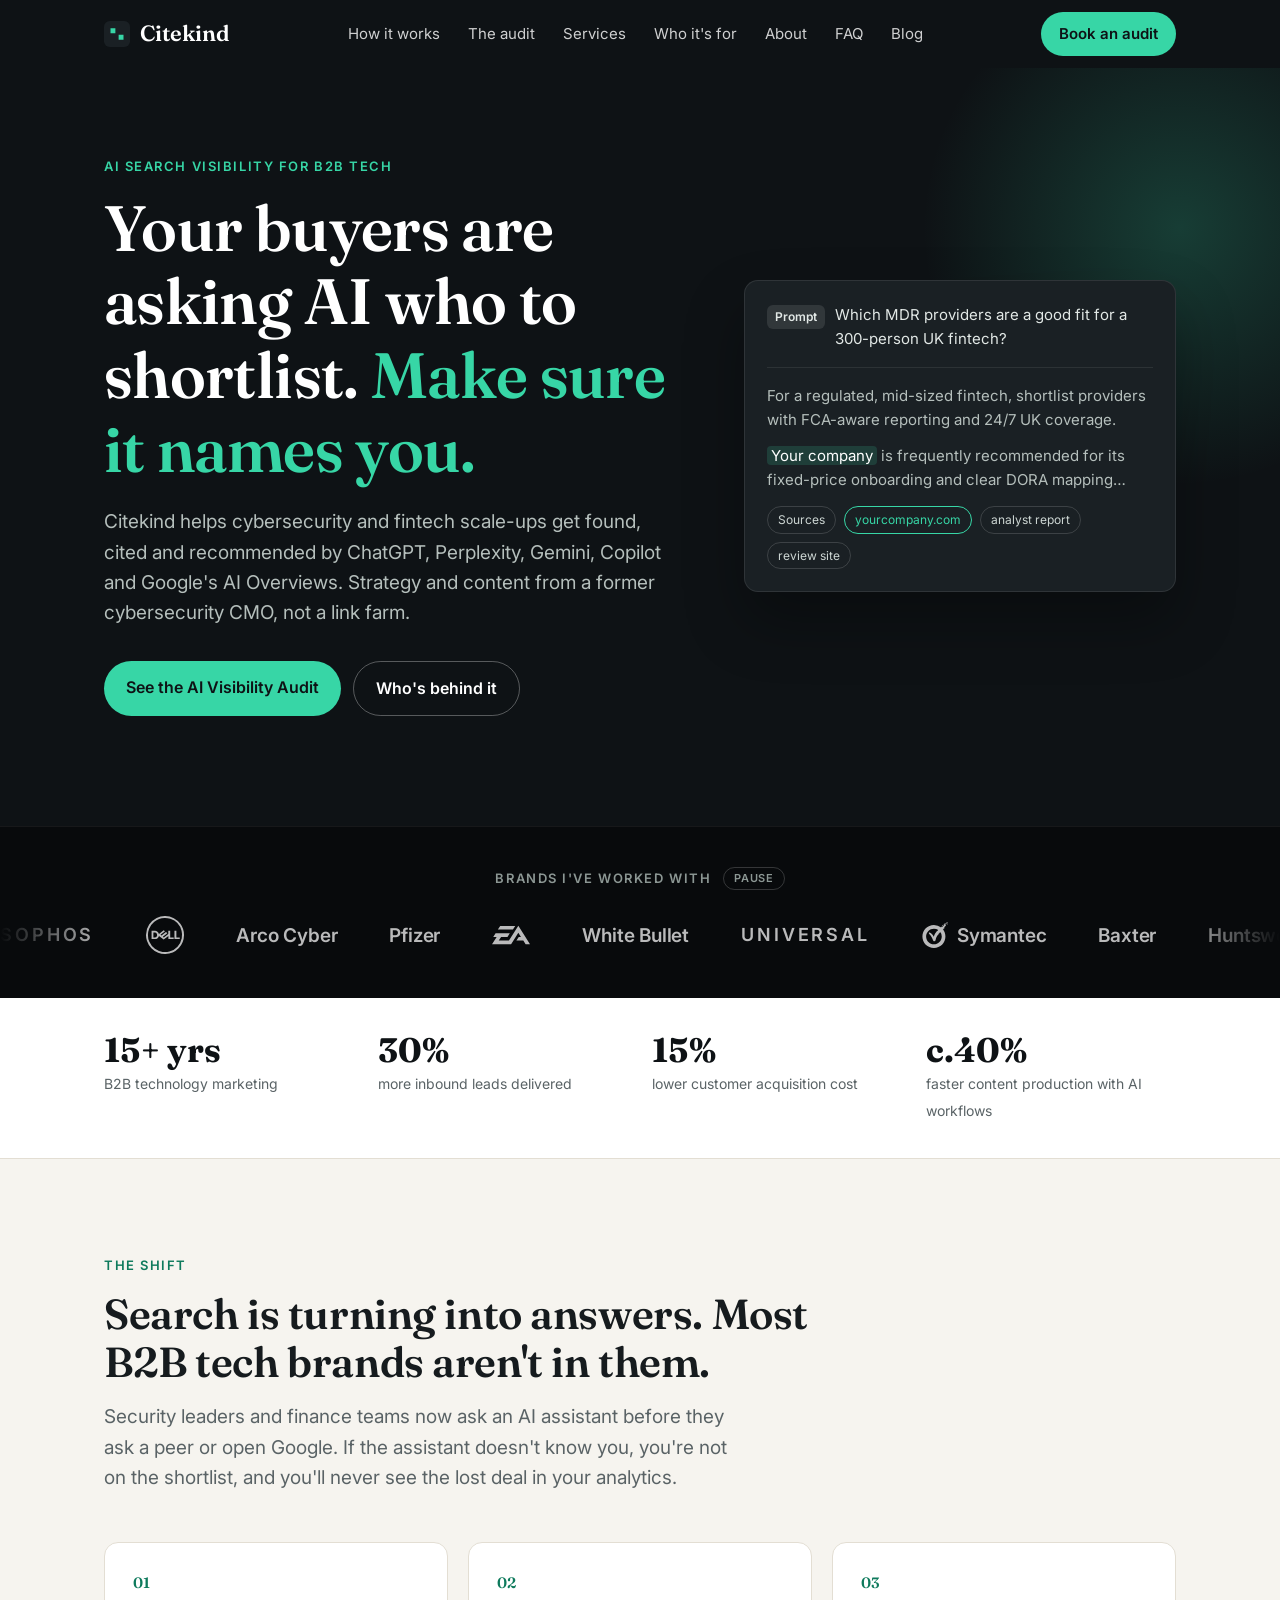
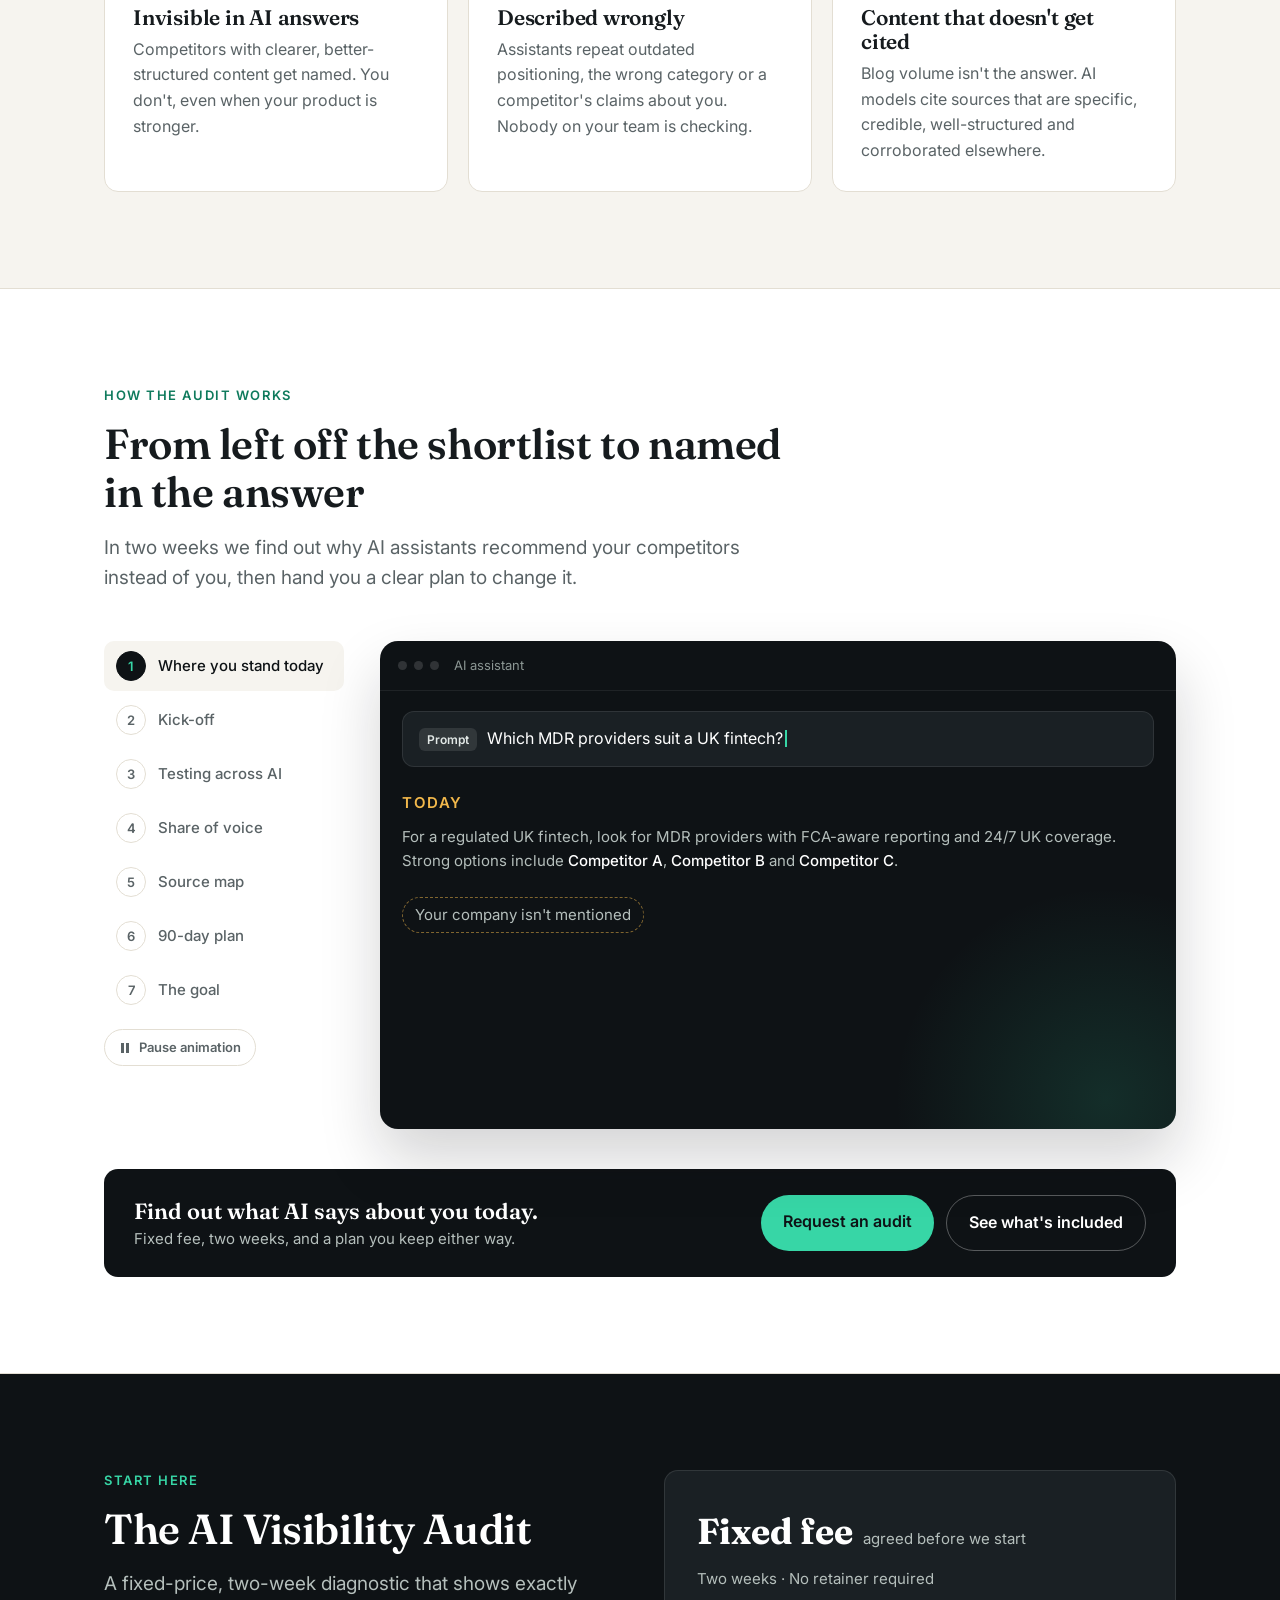
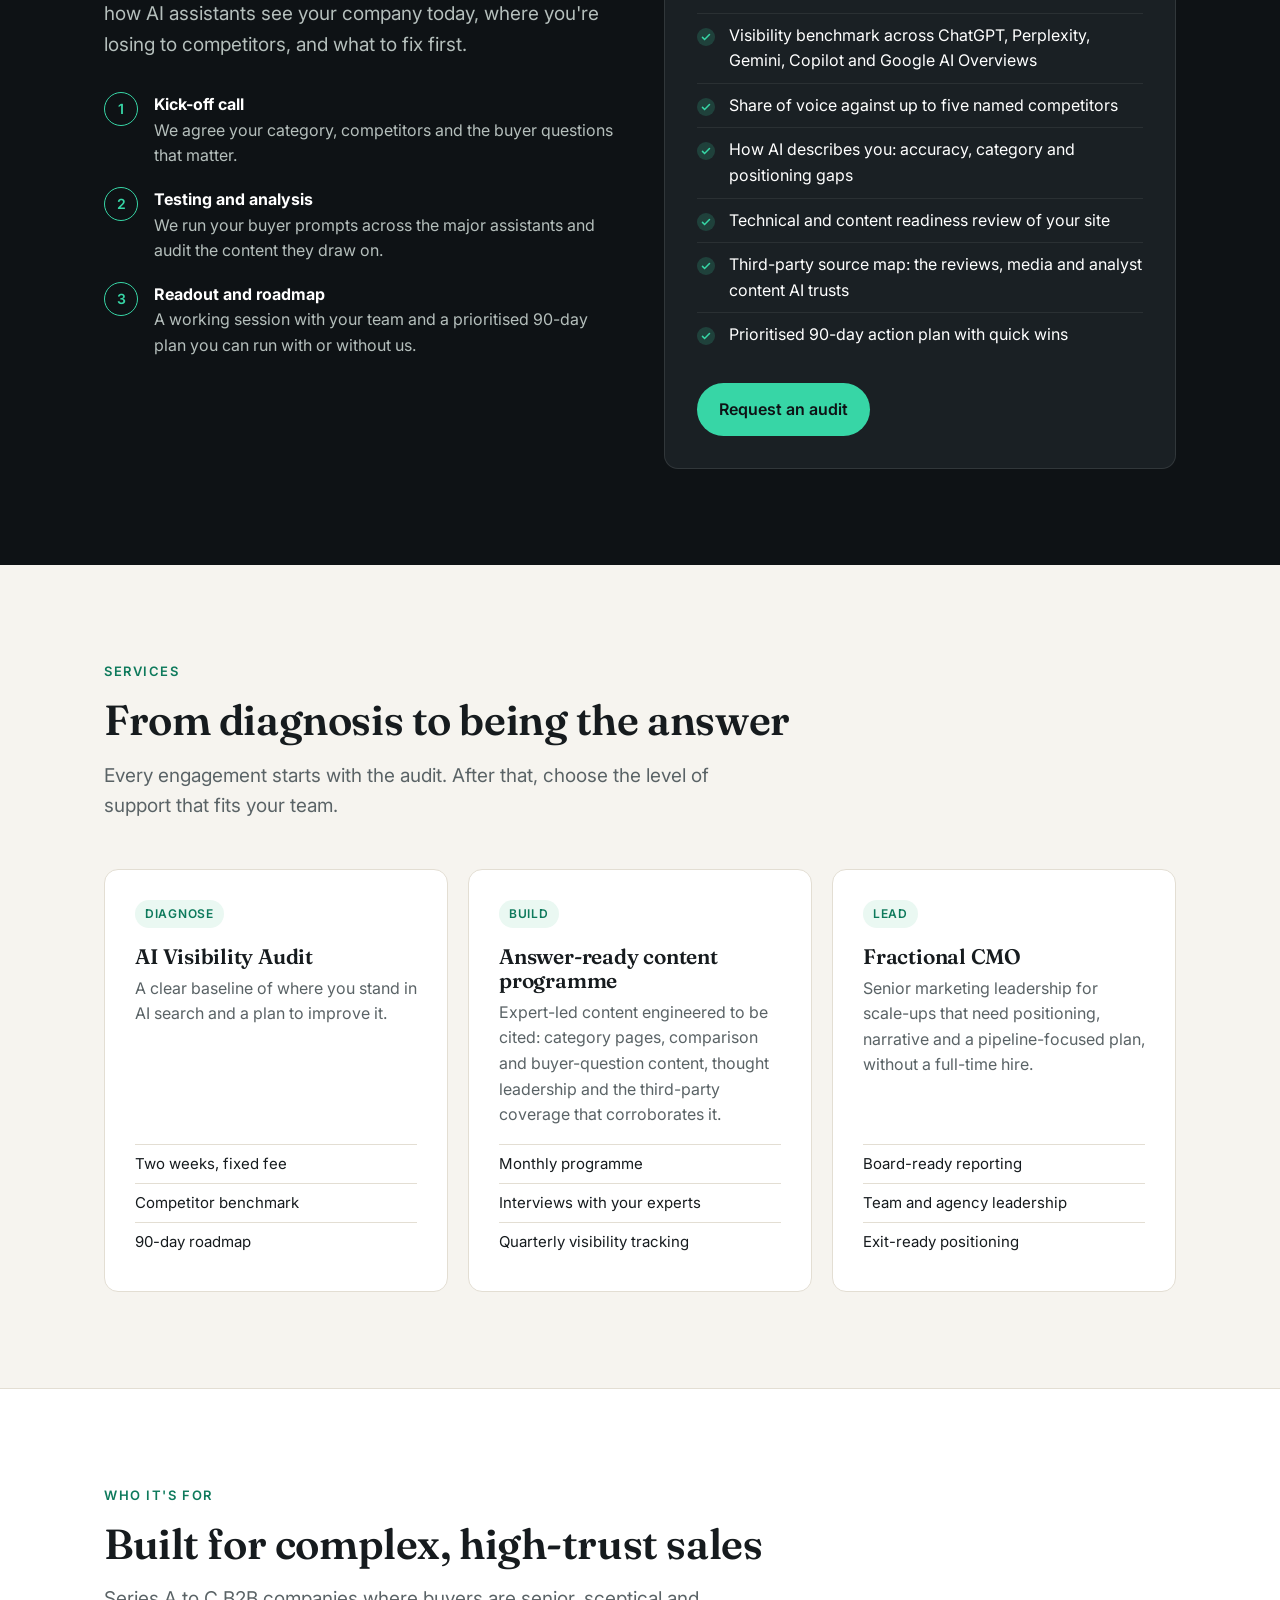
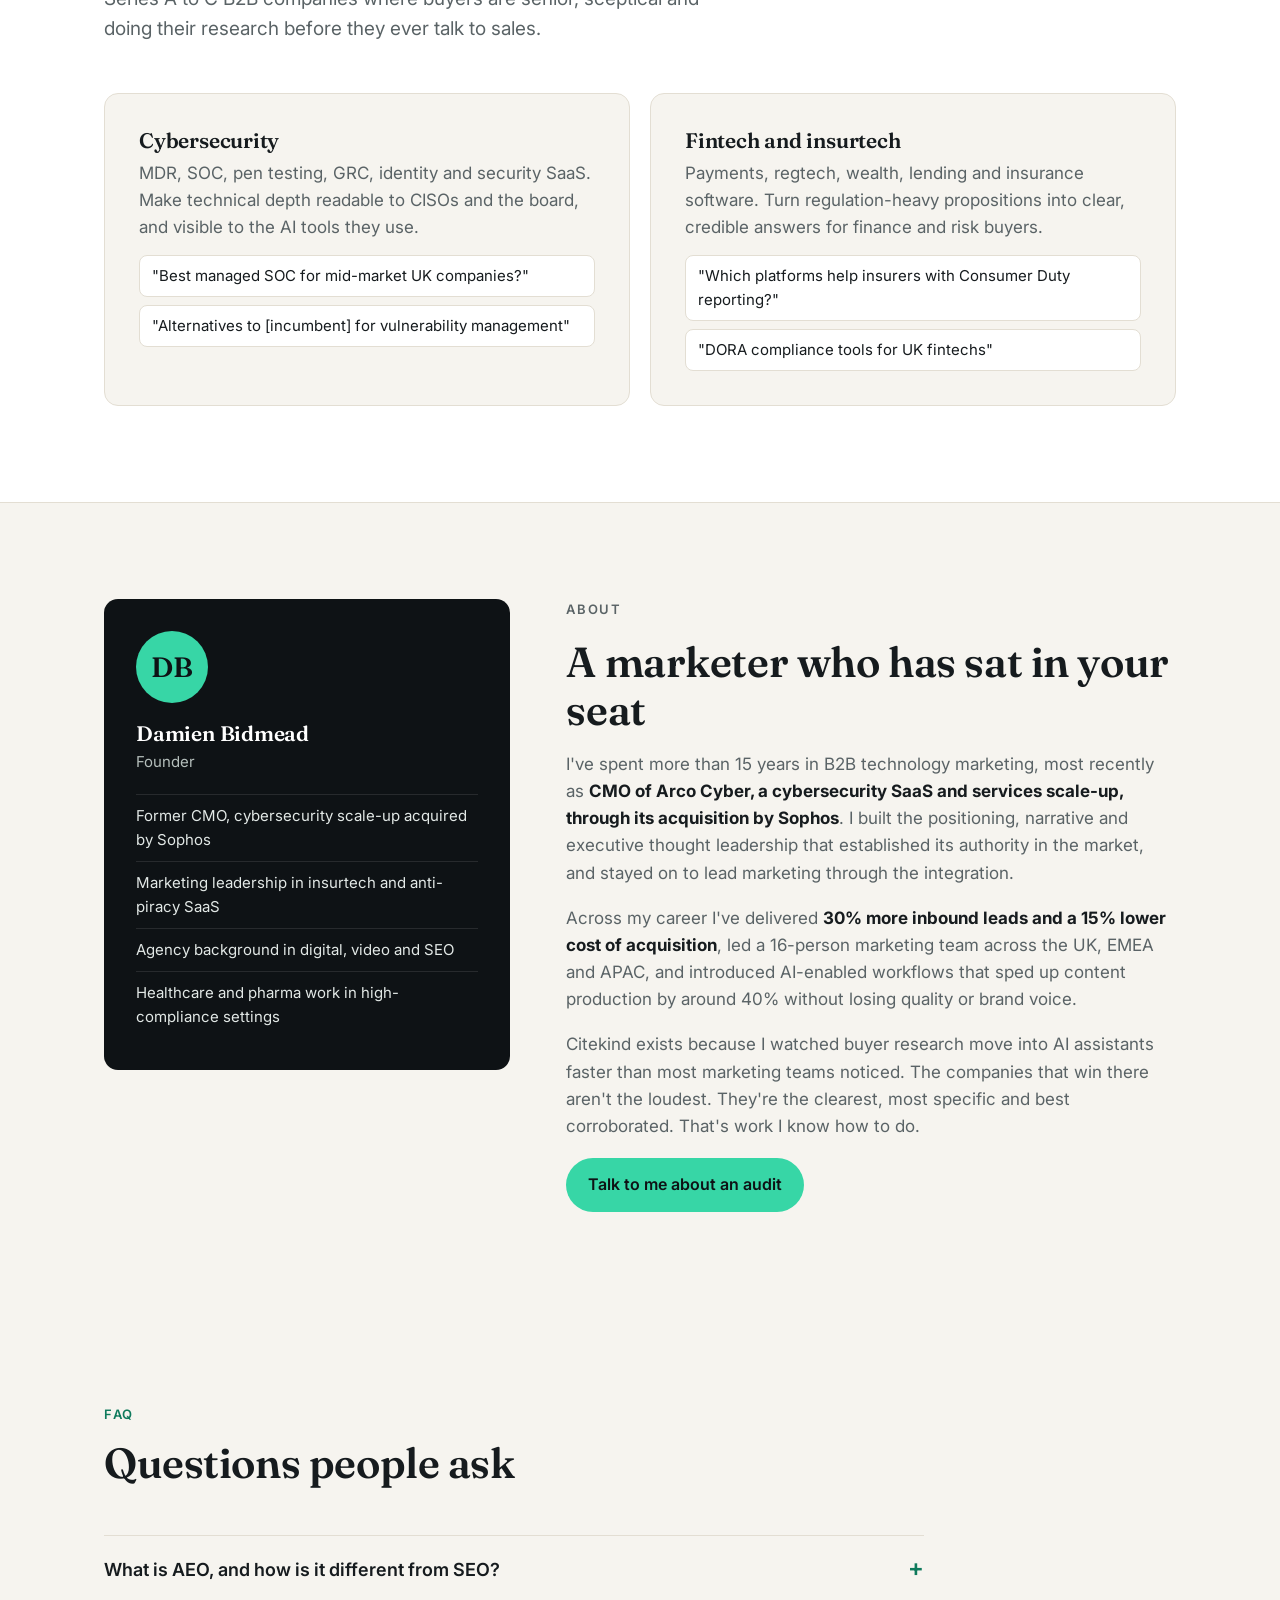
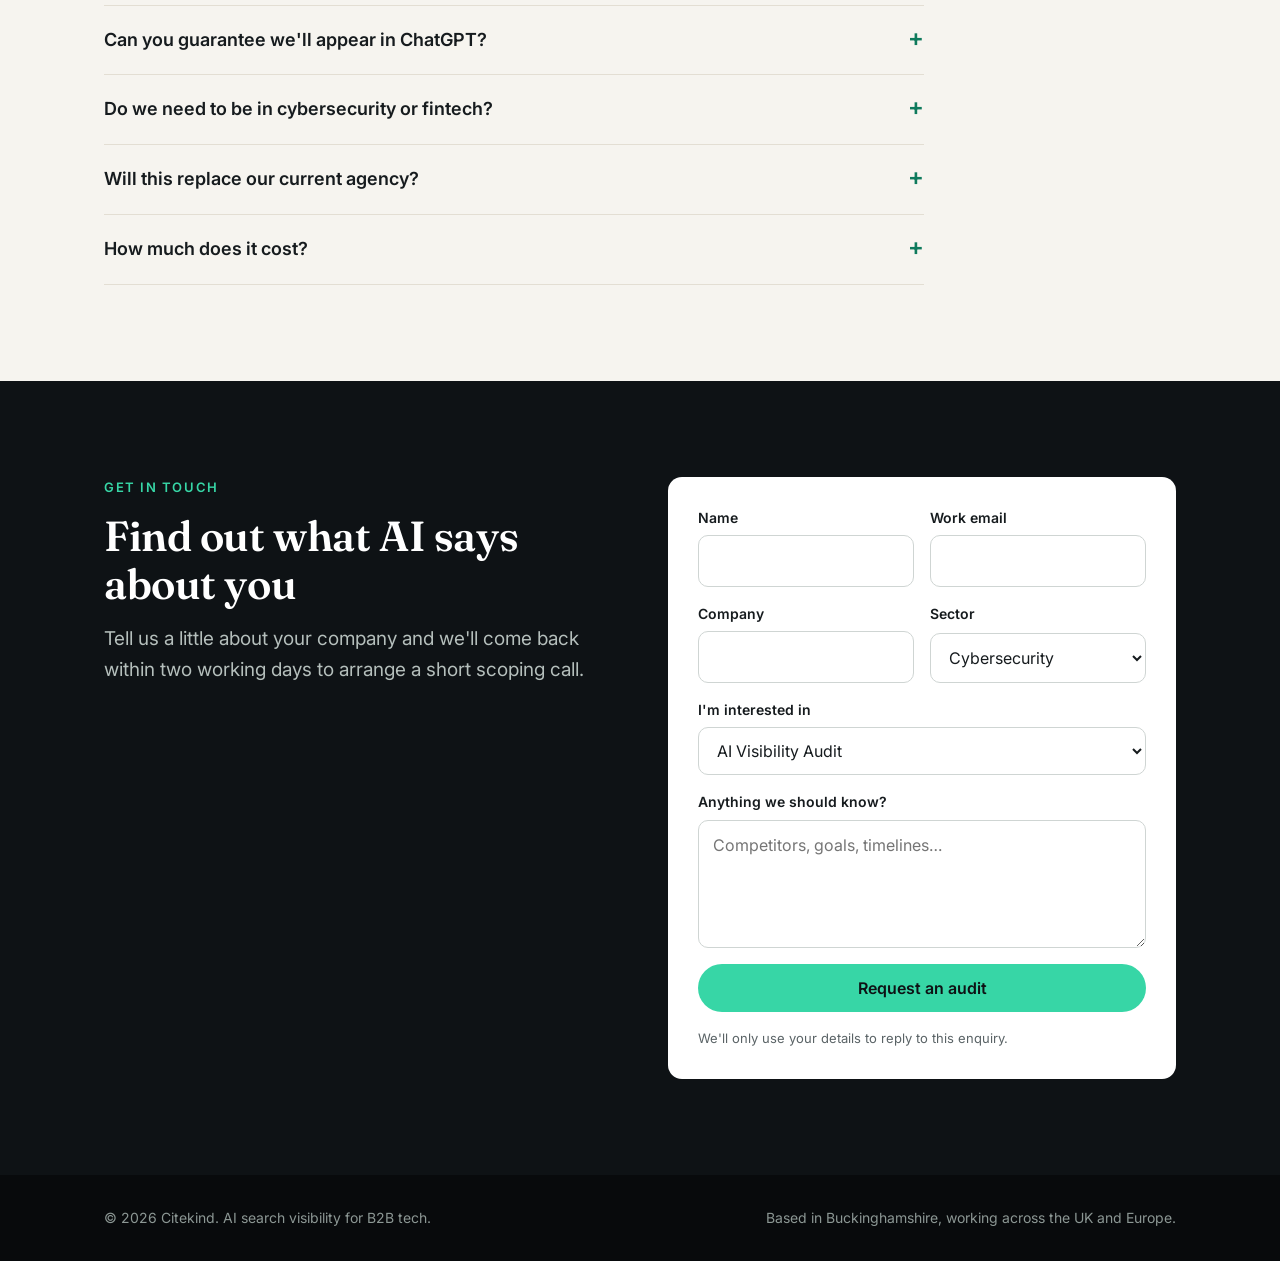
==== index.html @ 7dec149a "Use official CharlieHR and Pioneer logos in white CharlieHR swoosh is kept at 40% white so the wordm" ====
<!doctype html>
<html lang="en-GB">
<head>
<meta charset="utf-8">
<meta name="viewport" content="width=device-width, initial-scale=1">
<title>Citekind | AI search visibility for cybersecurity and fintech scale-ups</title>
<meta name="description" content="Citekind helps B2B cybersecurity and fintech scale-ups get found, cited and recommended by AI assistants like ChatGPT, Perplexity, Gemini and Copilot. Start with a fixed-price AI Visibility Audit.">
<link rel="canonical" href="https://citekind.com/">
<meta property="og:url" content="https://citekind.com/">
<link rel="preconnect" href="https://fonts.googleapis.com">
<link rel="preconnect" href="https://fonts.gstatic.com" crossorigin>
<link href="https://fonts.googleapis.com/css2?family=Fraunces:opsz,wght@9..144,500;9..144,600&family=Inter:wght@400;500;600&display=swap" rel="stylesheet">
<link rel="icon" href="data:image/svg+xml,%3Csvg xmlns='http://www.w3.org/2000/svg' viewBox='0 0 32 32'%3E%3Crect width='32' height='32' rx='7' fill='%230e1215'/%3E%3Cpath d='M9 10h5v5H9zM18 17h5v5h-5z' fill='%2337d6a6'/%3E%3C/svg%3E">
<script type="application/ld+json">
{"@context":"https://schema.org","@type":"ProfessionalService","name":"Citekind","url":"https://citekind.com/","description":"AI search (AEO) and content studio for B2B cybersecurity and fintech scale-ups, led by a former cybersecurity CMO.","areaServed":["GB","EU"],"serviceType":["Answer engine optimisation","AI visibility audit","Fractional CMO","B2B content strategy"],"founder":{"@type":"Person","name":"Damien Bidmead","jobTitle":"Founder"}}
</script>
<style>
:root{
  --ink:#0e1215; --ink-2:#1a2024; --paper:#f6f4ef; --card:#ffffff;
  --text:#161b1e; --muted:#5a6366; --line:#e3ded3;
  --accent:#37d6a6; --accent-ink:#0e7a5c; --warm:#f2b84b;
  --radius:14px; --max:1120px;
}
*{box-sizing:border-box;margin:0;padding:0}
html{scroll-behavior:smooth}
body{font-family:Inter,system-ui,sans-serif;color:var(--text);background:var(--paper);line-height:1.6;font-size:17px;-webkit-font-smoothing:antialiased}
a{color:inherit}
.wrap{max-width:var(--max);margin:0 auto;padding:0 24px}
h1,h2,h3{font-family:Fraunces,Georgia,serif;font-weight:600;line-height:1.15;letter-spacing:-.01em}
h2{font-size:clamp(28px,4vw,42px);margin-bottom:16px}
h3{font-size:21px;margin-bottom:8px}
.eyebrow{font-size:13px;font-weight:600;letter-spacing:.12em;text-transform:uppercase;color:var(--accent-ink);margin-bottom:14px}
.lead{font-size:19px;color:var(--muted);max-width:640px}
.btn{display:inline-block;padding:14px 22px;border-radius:999px;font-weight:600;text-decoration:none;font-size:16px;transition:transform .15s,background .15s;border:0;cursor:pointer;font-family:inherit}
.btn:hover{transform:translateY(-1px)}
.btn-primary{background:var(--accent);color:var(--ink)}
.btn-primary:hover{background:#5ee3bb}
.btn-ghost{color:#fff;border:1px solid rgba(255,255,255,.3)}
.btn-ghost:hover{background:rgba(255,255,255,.08)}

/* nav */
header{background:var(--ink);color:#fff;position:sticky;top:0;z-index:10}
.nav{display:flex;align-items:center;justify-content:space-between;height:68px}
.logo{display:flex;align-items:center;gap:10px;font-family:Fraunces,serif;font-size:22px;font-weight:600;text-decoration:none}
.logo svg{width:26px;height:26px}
.nav ul{display:flex;gap:28px;list-style:none;font-size:15px}
.nav ul a{text-decoration:none;opacity:.8}
.nav ul a:hover{opacity:1}
.nav .btn{padding:10px 18px;font-size:15px}
@media(max-width:820px){.nav ul{display:none}}

/* hero */
.hero{background:var(--ink);color:#fff;padding:88px 0 110px;position:relative;overflow:hidden}
.hero::after{content:"";position:absolute;right:-180px;top:-120px;width:560px;height:560px;border-radius:50%;background:radial-gradient(circle,rgba(55,214,166,.22),transparent 65%)}
.hero-grid{display:grid;grid-template-columns:1.15fr .85fr;gap:56px;align-items:center;position:relative;z-index:1}
.hero h1{font-size:clamp(38px,5.6vw,64px);margin-bottom:22px}
.hero h1 em{font-style:normal;color:var(--accent)}
.hero .lead{color:#b5bfbc}
.hero-ctas{display:flex;gap:12px;flex-wrap:wrap;margin-top:32px}
.hero .eyebrow{color:var(--accent)}
.answer{background:var(--ink-2);border:1px solid rgba(255,255,255,.09);border-radius:var(--radius);padding:22px;font-size:15px;box-shadow:0 30px 60px rgba(0,0,0,.3)}
.answer .q{display:flex;gap:10px;align-items:flex-start;padding-bottom:16px;border-bottom:1px solid rgba(255,255,255,.08);margin-bottom:16px;color:#e2e8e6}
.answer .q b{background:rgba(255,255,255,.1);border-radius:6px;padding:2px 8px;font-size:12px;font-weight:600;flex-shrink:0;margin-top:2px}
.answer p{color:#b5bfbc;margin-bottom:12px}
.answer .hl{background:rgba(55,214,166,.16);color:#fff;border-radius:4px;padding:0 4px}
.answer .cite{display:flex;gap:8px;flex-wrap:wrap;margin-top:14px}
.answer .cite span{font-size:12px;border:1px solid rgba(255,255,255,.15);border-radius:999px;padding:3px 10px;color:#cdd6d3}
.answer .cite span.you{border-color:var(--accent);color:var(--accent)}
@media(max-width:900px){.hero-grid{grid-template-columns:1fr}.hero{padding:64px 0 80px}}

/* proof strip */
.proof{background:#fff;border-bottom:1px solid var(--line)}
.proof .wrap{display:grid;grid-template-columns:repeat(4,1fr);gap:24px;padding-top:34px;padding-bottom:34px}
.stat b{display:block;font-family:Fraunces,serif;font-size:34px;color:var(--ink);line-height:1.1}
.stat span{font-size:14px;color:var(--muted)}
@media(max-width:760px){.proof .wrap{grid-template-columns:1fr 1fr}}

section{padding:96px 0}
.section-head{max-width:720px;margin-bottom:48px}

/* problem */
.problem-grid{display:grid;grid-template-columns:repeat(3,1fr);gap:20px}
.pcard{background:var(--card);border:1px solid var(--line);border-radius:var(--radius);padding:28px}
.pcard .n{font-family:Fraunces,serif;font-size:15px;color:var(--accent-ink);font-weight:600;margin-bottom:10px}
.pcard p{color:var(--muted);font-size:16px}
@media(max-width:860px){.problem-grid{grid-template-columns:1fr}}

/* audit */
.audit{background:var(--ink);color:#fff}
.audit .eyebrow{color:var(--accent)}
.audit .lead{color:#b5bfbc}
.audit-grid{display:grid;grid-template-columns:1fr 1fr;gap:48px;align-items:start}
.audit-box{background:var(--ink-2);border:1px solid rgba(255,255,255,.1);border-radius:var(--radius);padding:32px}
.audit-box .price{display:flex;align-items:baseline;gap:10px;margin-bottom:6px}
.audit-box .price b{font-family:Fraunces,serif;font-size:36px}
.audit-box .price span{color:#b5bfbc;font-size:15px}
.audit-box .meta{color:#b5bfbc;font-size:15px;margin-bottom:22px}
.checks{list-style:none;margin:0 0 26px}
.checks li{position:relative;padding:9px 0 9px 32px;border-top:1px solid rgba(255,255,255,.07);font-size:16px}
.checks li::before{content:"";position:absolute;left:0;top:14px;width:18px;height:18px;border-radius:50%;background:rgba(55,214,166,.18) url("data:image/svg+xml,%3Csvg xmlns='http://www.w3.org/2000/svg' viewBox='0 0 20 20'%3E%3Cpath d='M5 10.5l3 3 7-7' stroke='%2337d6a6' stroke-width='2.2' fill='none' stroke-linecap='round'/%3E%3C/svg%3E") center/14px no-repeat}
.steps{margin-top:32px;display:grid;gap:18px}
.step{display:flex;gap:16px}
.step i{font-style:normal;flex-shrink:0;width:34px;height:34px;border-radius:50%;border:1px solid var(--accent);color:var(--accent);display:grid;place-items:center;font-weight:600;font-size:14px}
.step p{color:#b5bfbc;font-size:16px}
.step b{color:#fff;display:block}
@media(max-width:860px){.audit-grid{grid-template-columns:1fr}}

/* services */
.svc-grid{display:grid;grid-template-columns:repeat(3,1fr);gap:20px}
.svc{background:var(--card);border:1px solid var(--line);border-radius:var(--radius);padding:30px;display:flex;flex-direction:column}
.svc .tag{align-self:flex-start;font-size:12px;font-weight:600;letter-spacing:.06em;text-transform:uppercase;background:#eaf8f2;color:var(--accent-ink);padding:4px 10px;border-radius:999px;margin-bottom:16px}
.svc p{color:var(--muted);font-size:16px;margin-bottom:16px}
.svc ul{list-style:none;font-size:15px;margin-top:auto}
.svc li{padding:7px 0;border-top:1px solid var(--line)}
@media(max-width:900px){.svc-grid{grid-template-columns:1fr}}

/* sectors */
.sectors{background:#fff;border-top:1px solid var(--line);border-bottom:1px solid var(--line)}
.sec-grid{display:grid;grid-template-columns:1fr 1fr;gap:20px}
.sec{border-radius:var(--radius);padding:34px;background:var(--paper);border:1px solid var(--line)}
.sec p{color:var(--muted);margin-bottom:14px}
.sec .qs{font-size:15px;color:var(--text)}
.sec .qs div{padding:8px 12px;background:#fff;border:1px solid var(--line);border-radius:8px;margin-top:8px}
@media(max-width:860px){.sec-grid{grid-template-columns:1fr}}

/* about */
.about-grid{display:grid;grid-template-columns:.8fr 1.2fr;gap:56px;align-items:start}
.about-card{background:var(--ink);color:#fff;border-radius:var(--radius);padding:32px}
.about-card .mono{width:72px;height:72px;border-radius:50%;background:var(--accent);color:var(--ink);display:grid;place-items:center;font-family:Fraunces,serif;font-size:28px;font-weight:600;margin-bottom:18px}
.about-card h3{margin-bottom:4px}
.about-card .role{color:#b5bfbc;font-size:15px;margin-bottom:20px}
.about-card ul{list-style:none;font-size:15px}
.about-card li{padding:9px 0;border-top:1px solid rgba(255,255,255,.1);color:#e2e8e6}
.about-copy p{margin-bottom:18px;color:var(--muted)}
.about-copy p strong{color:var(--text)}
@media(max-width:860px){.about-grid{grid-template-columns:1fr}}

/* faq */
.faq{max-width:820px}
details{border-top:1px solid var(--line);padding:20px 0}
details:last-child{border-bottom:1px solid var(--line)}
summary{cursor:pointer;font-weight:600;font-size:18px;list-style:none;display:flex;justify-content:space-between;gap:20px}
summary::-webkit-details-marker{display:none}
summary::after{content:"+";font-size:24px;line-height:1;color:var(--accent-ink)}
details[open] summary::after{content:"–"}
details p{color:var(--muted);margin-top:12px}

/* contact */
.contact{background:var(--ink);color:#fff}
.contact .eyebrow{color:var(--accent)}
.contact .lead{color:#b5bfbc}
.contact-grid{display:grid;grid-template-columns:1fr 1fr;gap:56px}
form{background:#fff;color:var(--text);border-radius:var(--radius);padding:30px;display:grid;gap:16px}
label{font-size:14px;font-weight:600;display:grid;gap:6px}
input,select,textarea{font:inherit;font-weight:400;font-size:16px;padding:12px 14px;border:1px solid #cfd5d3;border-radius:10px;background:#fff;color:var(--text);width:100%}
input:focus,select:focus,textarea:focus{outline:2px solid var(--accent);border-color:transparent}
.row{display:grid;grid-template-columns:1fr 1fr;gap:16px}
.hidden{display:none}
.small{font-size:13px;color:var(--muted)}
@media(max-width:860px){.contact-grid,.row{grid-template-columns:1fr}}

/* logo strip (auto-scrolling marquee; static grid for reduced motion) */
.logos{background:#080a0c;color:#fff;padding:40px 0 44px;border-top:1px solid rgba(255,255,255,.06)}
.logos-head{display:flex;justify-content:center;align-items:center;gap:12px;margin-bottom:26px}
.logos-label{text-align:center;font-size:13px;font-weight:600;letter-spacing:.12em;text-transform:uppercase;color:#8c9794}
.logos-toggle{background:none;border:1px solid rgba(255,255,255,.18);border-radius:999px;color:#8c9794;font:600 11px/1 Inter,system-ui,sans-serif;letter-spacing:.06em;text-transform:uppercase;padding:5px 10px;cursor:pointer}
.logos-toggle:hover,.logos-toggle:focus-visible{color:#fff;border-color:rgba(255,255,255,.4)}
.logo-marquee{overflow:hidden;-webkit-mask-image:linear-gradient(to right,transparent,#000 8%,#000 92%,transparent);mask-image:linear-gradient(to right,transparent,#000 8%,#000 92%,transparent)}
.logo-track{display:flex;width:max-content;animation:logo-scroll 55s linear infinite}
.logo-marquee:hover .logo-track,.logos.paused .logo-track{animation-play-state:paused}
@keyframes logo-scroll{to{transform:translateX(-50%)}}
.logo-row{list-style:none;display:flex;flex-wrap:nowrap;align-items:center;gap:0 52px;padding-right:52px}
.logo-row li{height:38px;display:flex;align-items:center;gap:9px;color:#fff;opacity:.72;transition:opacity .2s;flex-shrink:0}
.logo-row li:hover{opacity:1}
.logo-row svg{height:38px;width:auto;fill:currentColor;display:block}
.logo-row svg.sm{height:26px}
.logo-row svg.ssp{height:36px}
.logo-row svg.chr{height:28px}
.logo-row img.lg-pioneer{height:20px;width:auto;display:block}
.wm{font-family:Inter,system-ui,sans-serif;font-weight:600;font-size:19px;letter-spacing:-.01em;white-space:nowrap;line-height:1}
.wm.caps{text-transform:uppercase;letter-spacing:.16em;font-size:18px}
@media(max-width:600px){.logo-row{gap:0 36px;padding-right:36px}.logo-row svg{height:30px}.wm{font-size:17px}.wm.caps{font-size:15px}}
@media(prefers-reduced-motion:reduce){
  .logo-marquee{-webkit-mask-image:none;mask-image:none}
  .logo-track{animation:none;width:auto;display:block}
  .logo-row{flex-wrap:wrap;justify-content:center;gap:24px 40px;padding:0;max-width:980px;margin:0 auto}
  .logo-row[aria-hidden]{display:none}
  .logos-toggle{display:none}
}

/* how the audit works (animated) */
.how{background:#fff;border-top:1px solid var(--line);border-bottom:1px solid var(--line)}
.sr-only{position:absolute;width:1px;height:1px;padding:0;margin:-1px;overflow:hidden;clip:rect(0,0,0,0);white-space:nowrap;border:0}
.hw{display:grid;grid-template-columns:240px 1fr;gap:36px;align-items:start}
.hw-rail{list-style:none;display:grid;gap:4px;counter-reset:hw}
.hw-rail button{width:100%;text-align:left;background:none;border:0;font:inherit;color:var(--muted);cursor:pointer;display:grid;grid-template-columns:30px 1fr;gap:12px;align-items:center;padding:10px 12px;border-radius:10px;font-size:15px;font-weight:500;position:relative;overflow:hidden;transition:background .2s,color .2s}
.hw-rail button:hover{background:var(--paper);color:var(--text)}
.hw-rail button:focus-visible{outline:2px solid var(--accent-ink);outline-offset:2px}
.hw-rail .num{width:30px;height:30px;border-radius:50%;border:1px solid var(--line);display:grid;place-items:center;font-size:13px;font-weight:600;transition:all .25s}
.hw-rail button[aria-current="step"]{background:var(--paper);color:var(--ink)}
.hw-rail button[aria-current="step"] .num{background:var(--ink);border-color:var(--ink);color:var(--accent)}
.hw-rail button.done .num{border-color:var(--accent-ink);color:var(--accent-ink)}
.hw-rail .bar{position:absolute;left:12px;right:12px;bottom:4px;height:2px;border-radius:2px;background:var(--accent);transform:scaleX(0);transform-origin:left;opacity:0}
.hw-rail button[aria-current="step"] .bar{opacity:1}
.hw.playing .hw-rail button[aria-current="step"] .bar{animation:hwbar var(--dur,3s) linear forwards}
.hw.paused .hw-rail button[aria-current="step"] .bar{animation-play-state:paused}
@keyframes hwbar{to{transform:scaleX(1)}}
.hw-ctl{margin-top:14px;display:flex;align-items:center;gap:8px;background:none;border:1px solid var(--line);border-radius:999px;padding:7px 14px;font:inherit;font-size:13px;font-weight:600;color:var(--muted);cursor:pointer}
.hw-ctl[hidden]{display:none!important}
.hw-ctl:hover{color:var(--text);border-color:#cfc8b9}
.hw-ctl:focus-visible{outline:2px solid var(--accent-ink);outline-offset:2px}
.hw-ctl svg{width:12px;height:12px;fill:currentColor}

.hw-screen{background:var(--ink);color:#e2e8e6;border-radius:18px;box-shadow:0 30px 60px rgba(14,18,21,.18);overflow:hidden;position:relative}
.hw-screen::after{content:"";position:absolute;right:-160px;bottom:-200px;width:460px;height:460px;border-radius:50%;background:radial-gradient(circle,rgba(55,214,166,.14),transparent 65%);pointer-events:none}
.hw-top{display:flex;align-items:center;gap:7px;padding:14px 18px;border-bottom:1px solid rgba(255,255,255,.07);font-size:13px;color:#8c9794}
.hw-top i{width:9px;height:9px;border-radius:50%;background:rgba(255,255,255,.14)}
.hw-top span{margin-left:8px}
.hw-prompt{margin:20px 22px 0;display:flex;gap:10px;align-items:flex-start;background:var(--ink-2);border:1px solid rgba(255,255,255,.09);border-radius:12px;padding:14px 16px;font-size:16px;color:#fff;min-height:54px}
.hw-prompt b{background:rgba(255,255,255,.1);border-radius:6px;padding:2px 8px;font-size:12px;font-weight:600;flex-shrink:0;margin-top:2px;color:#e2e8e6}
.hw-caret{display:inline-block;width:2px;height:1.1em;background:var(--accent);vertical-align:-3px;margin-left:2px;opacity:0}
.hw.typing .hw-caret{opacity:1;animation:hwblink .8s steps(1) infinite}
@keyframes hwblink{50%{opacity:0}}
.hw-stage{display:grid;padding:22px;position:relative;z-index:1}
.hw-scene{grid-area:1/1;opacity:0;visibility:hidden;transform:translateY(8px);transition:opacity .45s ease,transform .45s ease,visibility 0s .45s}
.hw-scene.on{opacity:1;visibility:visible;transform:none;transition:opacity .45s ease,transform .45s ease}
.hw-tag{display:inline-flex;align-items:center;gap:8px;font-size:12px;font-weight:600;letter-spacing:.1em;text-transform:uppercase;color:var(--accent);margin-bottom:12px}
.hw-tag.warn{color:var(--warm)}
.hw-scene h3{color:#fff;font-size:22px;margin-bottom:14px}
.hw-scene p{color:#b5bfbc;font-size:15px}
.hw-ans p{margin-bottom:10px}
.hw-ans .name{color:#fff;font-weight:500}
.hw-ans .hl{background:rgba(55,214,166,.18);color:#fff;border-radius:4px;padding:0 5px;font-weight:600}
.hw-missing{margin-top:14px;display:inline-flex;align-items:center;gap:8px;font-size:13px;color:var(--warm);border:1px dashed rgba(242,184,75,.5);border-radius:999px;padding:5px 12px}
.hw-cite{display:flex;gap:8px;flex-wrap:wrap;margin-top:14px}
.hw-cite span{font-size:12px;border:1px solid rgba(255,255,255,.15);border-radius:999px;padding:3px 10px;color:#cdd6d3}
.hw-cite span.you{border-color:var(--accent);color:var(--accent)}

.hw-chips{display:flex;flex-wrap:wrap;gap:10px}
.hw-chip{display:flex;align-items:center;gap:10px;background:var(--ink-2);border:1px solid rgba(255,255,255,.1);border-radius:12px;padding:12px 14px;font-size:15px;color:#fff}
.hw-chip::before{content:"";width:18px;height:18px;border-radius:50%;flex-shrink:0;background:rgba(55,214,166,.18) url("data:image/svg+xml,%3Csvg xmlns='http://www.w3.org/2000/svg' viewBox='0 0 20 20'%3E%3Cpath d='M5 10.5l3 3 7-7' stroke='%2337d6a6' stroke-width='2.2' fill='none' stroke-linecap='round'/%3E%3C/svg%3E") center/14px no-repeat}
.hw-pop{opacity:0;transform:translateY(6px) scale(.98);transition:opacity .4s ease,transform .4s ease}
.hw-scene.on .hw-pop{opacity:1;transform:none}
.hw-scene.on .hw-pop:nth-child(2){transition-delay:.35s}
.hw-scene.on .hw-pop:nth-child(3){transition-delay:.7s}
.hw-scene.on .hw-pop:nth-child(4){transition-delay:1.05s}
.hw-scene.on .hw-pop:nth-child(5){transition-delay:1.4s}

.hw-ais{display:grid;grid-template-columns:repeat(auto-fill,minmax(150px,1fr));gap:10px}
.hw-ai{display:flex;align-items:center;gap:10px;white-space:nowrap;border:1px solid rgba(255,255,255,.1);border-radius:12px;padding:12px 14px;font-size:15px;color:#8c9794;background:rgba(255,255,255,.02);transition:color .35s,border-color .35s,background .35s,box-shadow .35s}
.hw-ai i{width:10px;height:10px;border-radius:50%;background:rgba(255,255,255,.18);flex-shrink:0;transition:background .35s,box-shadow .35s}
.hw-ai.lit{color:#fff;border-color:rgba(55,214,166,.5);background:rgba(55,214,166,.08)}
.hw-ai.lit i{background:var(--accent);box-shadow:0 0 0 4px rgba(55,214,166,.18)}

.hw-bars{display:grid;gap:12px}
.hw-row{display:grid;grid-template-columns:118px 1fr;gap:12px;align-items:center;font-size:14px}
.hw-row span{color:#b5bfbc}
.hw-row.you span{color:var(--accent);font-weight:600}
.hw-track{height:14px;border-radius:7px;background:rgba(255,255,255,.06);overflow:hidden}
.hw-fill{height:100%;width:var(--w);border-radius:7px;background:#4c5754;transform:scaleX(0);transform-origin:left;transition:transform 1.1s cubic-bezier(.2,.7,.2,1)}
.hw-row.you .hw-fill{background:var(--warm)}
.hw-scene.on .hw-fill{transform:scaleX(1)}
.hw-scene.on .hw-row:nth-child(2) .hw-fill{transition-delay:.15s}
.hw-scene.on .hw-row:nth-child(3) .hw-fill{transition-delay:.3s}
.hw-scene.on .hw-row:nth-child(4) .hw-fill{transition-delay:.45s}
.hw-note{margin-top:14px;font-size:12px!important;color:#8c9794!important}

.hw-map{position:relative;height:210px}
.hw-map svg{position:absolute;inset:0;width:100%;height:100%}
.hw-map line{stroke:rgba(255,255,255,.16);stroke-width:1.5;stroke-dasharray:4 5}
.hw-map line.gap{stroke:rgba(242,184,75,.55)}
.hw-node{position:absolute;transform:translate(-50%,-50%);font-size:13px;white-space:nowrap;border:1px solid rgba(255,255,255,.15);background:var(--ink-2);border-radius:999px;padding:5px 12px;color:#e2e8e6}
.hw-node.core{background:var(--accent);color:var(--ink);font-weight:600;border-color:var(--accent);padding:8px 16px}
.hw-node.gap{border-color:rgba(242,184,75,.6);color:var(--warm)}
.hw-legend{display:flex;gap:16px;flex-wrap:wrap;margin-top:12px;font-size:12px;color:#8c9794}
.hw-legend span::before{content:"";display:inline-block;width:8px;height:8px;border-radius:50%;margin-right:6px;background:rgba(255,255,255,.4)}
.hw-legend span.g::before{background:var(--warm)}

.hw-plan{display:grid;gap:10px}
.hw-plan .hw-pop{display:grid;grid-template-columns:92px 1fr;gap:14px;align-items:center;background:var(--ink-2);border:1px solid rgba(255,255,255,.1);border-radius:12px;padding:12px 14px;font-size:15px;color:#fff}
.hw-plan em{font-style:normal;font-size:12px;font-weight:600;letter-spacing:.06em;text-transform:uppercase;color:var(--accent)}

.hw-cta{margin-top:40px;display:flex;align-items:center;justify-content:space-between;gap:20px 32px;flex-wrap:wrap;background:var(--ink);color:#fff;border-radius:var(--radius);padding:26px 30px}
.hw-cta p{font-family:Fraunces,Georgia,serif;font-size:22px;font-weight:600;line-height:1.25}
.hw-cta p span{display:block;font-family:Inter,system-ui,sans-serif;font-size:15px;font-weight:400;color:#b5bfbc;margin-top:4px}
.hw-cta div{display:flex;gap:12px;flex-wrap:wrap}

@media(max-width:860px){
  .hw{grid-template-columns:1fr;gap:16px}
  .hw-side{display:flex;align-items:center;gap:12px}
  .hw-rail{grid-auto-flow:column;grid-auto-columns:1fr;gap:6px;flex:1}
  .hw-rail button{grid-template-columns:1fr;padding:0;height:26px;border-radius:6px;background:none!important}
  .hw-rail .label{position:absolute;width:1px;height:1px;overflow:hidden;clip:rect(0,0,0,0)}
  .hw-rail .num{display:none}
  .hw-rail .bar,.hw-rail button::before{left:0;right:0;bottom:11px;height:4px}
  .hw-rail button::before{content:"";position:absolute;border-radius:2px;background:var(--line)}
  .hw-rail button.done::before{background:var(--accent-ink)}
  .hw-rail .bar{z-index:1}
  .hw-ctl{margin-top:0;padding:7px 10px}
  .hw-ctl .t{position:absolute;width:1px;height:1px;overflow:hidden;clip:rect(0,0,0,0)}
  .hw-prompt{margin:16px 16px 0;font-size:15px}
  .hw-stage{padding:18px 16px}
  .hw-row{grid-template-columns:96px 1fr;font-size:13px}
  .hw-plan .hw-pop{grid-template-columns:1fr;gap:2px}
  .hw-ais{grid-template-columns:1fr 1fr}
  .hw-cta{padding:22px}
}
@media(prefers-reduced-motion:reduce){
  .hw-scene,.hw-scene.on,.hw-pop,.hw-fill,.hw-ai,.hw-ai i{transition:none!important}
  .hw-scene{transform:none}
  .hw-rail .bar{display:none}
}

footer{background:#080a0c;color:#8c9794;font-size:14px;padding:32px 0}
footer .wrap{display:flex;justify-content:space-between;gap:16px;flex-wrap:wrap}
</style>
</head>
<body>

<header>
  <nav class="wrap nav" aria-label="Main">
    <a class="logo" href="#top" aria-label="Citekind home">
      <svg viewBox="0 0 32 32" aria-hidden="true"><rect width="32" height="32" rx="7" fill="#1a2024"/><path d="M8 9h6v6H8zM18 17h6v6h-6z" fill="#37d6a6"/></svg>
      Citekind
    </a>
    <ul>
      <li><a href="#how">How it works</a></li>
      <li><a href="#audit">The audit</a></li>
      <li><a href="#services">Services</a></li>
      <li><a href="#sectors">Who it's for</a></li>
      <li><a href="#about">About</a></li>
      <li><a href="#faq">FAQ</a></li>
      <li><a href="blog/">Blog</a></li>
    </ul>
    <a class="btn btn-primary" href="#contact">Book an audit</a>
  </nav>
</header>

<main id="top">

<section class="hero">
  <div class="wrap hero-grid">
    <div>
      <p class="eyebrow">AI search visibility for B2B tech</p>
      <h1>Your buyers are asking AI who to shortlist. <em>Make sure it names you.</em></h1>
      <p class="lead">Citekind helps cybersecurity and fintech scale-ups get found, cited and recommended by ChatGPT, Perplexity, Gemini, Copilot and Google's AI Overviews. Strategy and content from a former cybersecurity CMO, not a link farm.</p>
      <div class="hero-ctas">
        <a class="btn btn-primary" href="#audit">See the AI Visibility Audit</a>
        <a class="btn btn-ghost" href="#about">Who's behind it</a>
      </div>
    </div>
    <div class="answer" aria-label="Example of an AI assistant answer citing a vendor">
      <div class="q"><b>Prompt</b> Which MDR providers are a good fit for a 300-person UK fintech?</div>
      <p>For a regulated, mid-sized fintech, shortlist providers with FCA-aware reporting and 24/7 UK coverage.</p>
      <p><span class="hl">Your company</span> is frequently recommended for its fixed-price onboarding and clear DORA mapping…</p>
      <div class="cite"><span>Sources</span><span class="you">yourcompany.com</span><span>analyst report</span><span>review site</span></div>
    </div>
  </div>
</section>

<section class="logos" aria-labelledby="logos-label">
  <div class="wrap">
    <div class="logos-head">
      <p class="logos-label" id="logos-label">Brands I've worked with</p>
      <button class="logos-toggle" type="button" aria-pressed="false">Pause</button>
    </div>
  </div>
  <div class="logo-marquee">
    <div class="logo-track">
      <ul class="logo-row" aria-labelledby="logos-label">
        <li><span class="wm caps">Sophos</span></li>
        <li><svg viewBox="0 0 24 24" role="img" aria-label="Dell"><path d="M17.963 14.6V9.324h1.222v4.204h2.14v1.07h-3.362zm-9.784-3.288l2.98-2.292c.281.228.56.458.841.687l-2.827 2.14.611.535 2.827-2.216c.281.228.56.458.841.688a295.83 295.83 0 0 1-2.827 2.216l.61.536 2.83-2.295-.001-1.986h1.223v4.204h2.216v1.07h-3.362v-1.987c-.995.763-1.987 1.529-2.981 2.292l-2.981-2.292c-.144.729-.653 1.36-1.312 1.694-.285.147-.597.24-.915.276-.183.022-.367.017-.551.017H3.516V9.325H5.69a2.544 2.544 0 0 1 1.563.557c.454.36.778.872.927 1.43m-3.516-.917v3.21l.953-.001a1.377 1.377 0 0 0 1.036-.523 1.74 1.74 0 0 0 .182-1.889 1.494 1.494 0 0 0-.976-.766c-.166-.04-.338-.03-.507-.032h-.688zM11.82 0h.337a11.94 11.94 0 0 1 5.405 1.373 12.101 12.101 0 0 1 4.126 3.557A11.93 11.93 0 0 1 24 11.82v.36a11.963 11.963 0 0 1-3.236 8.033A11.967 11.967 0 0 1 12.182 24h-.361a11.993 11.993 0 0 1-4.145-.806 12.04 12.04 0 0 1-4.274-2.836A12.057 12.057 0 0 1 .576 15.67 12.006 12.006 0 0 1 0 12.181v-.361a11.924 11.924 0 0 1 1.992-6.396 12.211 12.211 0 0 1 4.71-4.172A11.875 11.875 0 0 1 11.82 0m-.153 1.23a10.724 10.724 0 0 0-6.43 2.375 10.78 10.78 0 0 0-3.319 4.573 10.858 10.858 0 0 0 .193 8.12 10.788 10.788 0 0 0 3.546 4.421 10.698 10.698 0 0 0 4.786 1.946c1.456.209 2.955.124 4.376-.26a10.756 10.756 0 0 0 5.075-3.062 10.742 10.742 0 0 0 2.686-5.28 10.915 10.915 0 0 0-.122-4.682 10.77 10.77 0 0 0-7.098-7.626 10.78 10.78 0 0 0-3.693-.525z"/></svg></li>
        <li><span class="wm">Arco Cyber</span></li>
        <li><span class="wm">Pfizer</span></li>
        <li><svg viewBox="0 0 24 24" role="img" aria-label="Electronic Arts"><path d="M16.635 6.162l-5.928 9.377H4.24l1.508-2.3h4.024l1.474-2.335H2.264L.79 13.239h2.156L0 17.84h12.072l4.563-7.259 1.652 2.66h-1.401l-1.473 2.299h4.347l1.473 2.3H24zm-11.461.107L3.7 8.604l9.52-.035 1.474-2.3z"/></svg></li>
        <li><span class="wm">White Bullet</span></li>
        <li><span class="wm caps">Universal</span></li>
        <li><svg class="sm" viewBox="0 0 24 24" aria-hidden="true"><path d="M22.877 0v.738h.738V0h-.738zm0 .738h-.738v.739h.738V.738zm0 .739v.738h.738v-.738h-.738zm-.738 0h-1.477v.738h-.738V3.69h-.738v.74h-1.479v.725A10.572 10.572 0 0011 2.77C5.136 2.77.385 7.52.385 13.385.385 19.248 5.136 24 11 24s10.615-4.752 10.615-10.615c0-2.56-.904-4.906-2.412-6.739h.72v-.738h.74V4.43h.737V3.69h.739v-.738H21.4v-.738h.739v-.738zM19.186 3.69v-.738h-.74v.738h.74zM11 6.154a7.193 7.193 0 014.033 1.23h-.28v.739h-.737c-1.927 2.409-2.414 3.466-3.182 5.414-.871-1.763-1.911-2.978-3.711-3.783l-.02-.006c-.327-.083-.493-.125-.718.19-.23.322-.092.613.183.955a35.212 35.212 0 00.586.703c.547.646 1.095 1.289 1.508 2.035.408.738.877 1.772 1.242 2.574.223.49.406.894.51 1.088.22.406.752.584.955.584.985-.117 1.08-.582 1.242-1.379l.057-.264c.336-1.574.771-3.203 2.824-5.158v-.736h.738V9.6h.74v-.295a7.193 7.193 0 011.26 4.08c0 3.99-3.24 7.23-7.23 7.23s-7.2-3.24-7.2-7.23 3.21-7.23 7.2-7.23z"/></svg><span class="wm">Symantec</span></li>
        <li><span class="wm">Baxter</span></li>
        <li><span class="wm">Huntsworth Health</span></li>
        <li><svg class="chr" viewBox="0 0 928.7 298.7" role="img" aria-label="CharlieHR"><path d="M558.2,234.1V0h40.5v234H558.2z"/> <path opacity=".4" d="M844.2,33.7c2.2,1.8,5,4,7.7,6.3c1.2,1,3.1,2,3.6,3c1.6,3.1,3.9,4.9,6.8,6.7c1.5,1.1,2.9,2.9,4.3,4.4 c2.6,2.9,4.9,5.4,8.4,6.5c3.3,1.1,6.4,3.7,9.1,7.6c1.6,2.4,3.9,4.5,5.7,6.9c1.6,2,3.2,4.1,4.7,6.2c1.5,2.1,2.9,4.3,4.1,6.5 c3.7,7.2,7.4,13.9,11.7,21.3c2.4,3.7,4,8,5.7,12.3c1.4,4.4,2.8,8.8,3.8,13.3c0.4,1.6,0.5,3.7,0.2,4.8c-0.9,2.6-0.3,5.3,0.5,8 c0.8,2.7,1.4,5.5,0.8,8.1c0,0.1,1,1.7,1.6,2c2.7,1.5,4.1,4.6,4.9,8.1c0.8,3.6,0.7,7.8,0.8,11.6c-0.1,2.7-0.4,5.4-0.6,8 c-0.2,2.7-0.7,5.4-0.7,8.1c0,3.1-0.9,6.5-1.7,9.6c-2.7,9-5.3,17.6-8.7,26.5c-1.3,4.2-3.9,8-6.5,11.7c-2.9,3.5-6.1,6.7-9.8,9.2 c-1,0.7-1.9,1.5-2.6,2.3c-0.8,0.8-1.3,1.6-1.8,2.6c-1.9,4.4-5.9,7.7-10.6,10.2c-2.4,1.3-4.8,3-7.1,4.5c-3.1,2.2-5.6,3.1-7.6,1.9 c-2-1.1-3.7,0.2-6.1,2.1c-4.2,3.3-8.8,7-13.9,8.8c-2.9,1-5.4,2.2-8,3.3c-2.6,1.2-5.1,2.3-7.9,3.1c-3,1-5.7,1.7-8.9,1.6 c-5-0.2-10.2,0.6-14.5,3.2c-2.9,1.8-6.3,2.4-9.8,2.9c-3.5,0.4-7,0.7-10.3,1.5c-7-1.2-14,0.5-21,0.4c-14.7-0.2-29.4-1.5-44-4.2 c-3.1-0.6-6.2-0.9-9.3-1.4c-9.5-1.7-18.9-4.2-28.1-7.6c-9.2-3.5-18-8-26.5-13.2c-2.6-1.7-5.2-3.4-7.8-5.2l-7.6-5.7 c-2.4-2-4.9-4-7.4-5.9c-2.4-2-4.9-4-7.4-5.9c-3.1-2.4-6-5.2-8.7-8.2c-2.5-3.1-5.1-6.2-7.1-9.7c-1.3-2.1-2.7-4.4-4.2-6.6 c-1.4-2.2-2.9-4.3-4.4-6c-2.8-3-4.6-6.6-6.4-10.1c-1.5-3.6-3.1-7.2-4.9-10.7c-0.2-3-1.1-5.8-2.1-8.6c-0.9-2.9-2-5.8-2.9-8.7 c-0.8-3.2-1.8-6.3-2.5-9.5c-1.9-9.9-2.7-20-2.3-30.1c0.5-5.3,1.2-10.5,2.1-15.6c0.6-4.5,1.8-8.9,2.9-13.4c1.4-4.3,2.7-8.7,4.5-12.8 c1.6-4.2,3.8-8.1,5.9-12.1c2.3-3.8,4.6-7.6,7.4-11c2.1-2.9,4.2-6.1,6.5-9c2.2-3,4.7-5.7,7.1-8.3c2.6-2.5,5.3-4.8,8.4-6.4 c1.7-0.9,3.8-2.4,5.2-4c6.8-7,15.2-10.8,23.3-15.1c3.7-1.8,8.1-3,11.5-3c5.5-0.2,10.5-1.5,16.2-4.1c2.3-1.1,4.8-1.8,7.1-2.7 c9.4-3.6,19.1-6.8,29.1-8.5c5.4-0.9,11-0.9,16.3-0.5c6.8,0.5,8.9,3.3,8.4,7.6c-0.6,4.7-3.5,8.8-7.3,12.9c-1.5,1.6-3.3,2.6-6.6,2.1 c-4.8-0.7-9.4,0.1-13.8,2.6c-2.2,1.3-5.5,2-8.3,2.5c-7.7,1.2-14.9,4.3-21.8,7.5c-6.4,3-12.4,5.5-18.8,7.5 c-10.1,3.3-19.6,9.3-27.7,17.6c-1.2,1.1-2.3,2.4-3.4,3.7l-3.3,3.8c-2.1,2.6-4.5,4.9-7,7.1c-1.5,1.3-2.7,3.6-3.9,5.6 c-3.8,5.8-5.8,12.4-10.1,17.7c-0.7,1-1.2,2.8-1.4,4.3c-0.9,7.7-3.2,15-3.6,22.7c-0.6,9.2-0.4,18.6,1.7,27.7 c2.7,11.8,8,22.8,14.1,33.2c1.6,3.1,3.5,6,5.2,9.1c1.8,3,3.7,6,5.9,8.8c2.4,2.9,4.6,5.9,7.3,8.5c2.5,2.8,5.4,5.2,8.3,7.2 c6.7,4.4,12.1,10.3,19.3,13.4c3.4,1.6,6.8,3,10.1,4.8c3.4,1.5,6.6,3.3,10.1,4.9c7.1,3.5,14.6,6,22.2,8.3c7.7,2.2,15.5,3.9,23.4,5.3 c3.1,0.5,6.2,1.2,9.1,2.2c3.4,1,6.5,1.2,8.9-0.2c3.7-2.1,7.9-1.9,12.2-1.1c9,1.8,18,1.3,27-0.9c5.2-1.2,11-1.9,16.5-2.5 c4.7-0.6,9.4-0.9,13.6-3.3c0.9-0.5,2.2-1.1,3.2-1.2c9.9-1.1,18.7-5.9,26.9-10.6c11.6-6.7,22.8-14,31-24.1c1.2-1.4,2.9-2.8,3.3-4.4 c0.5-1.7,1.2-3.3,2-4.8c0.8-1.5,1.4-3.2,2.3-4.7c1.8-3,3.1-6.2,4.6-9.3c6.1-16,6.5-33.9,3.2-50.9c-1.8-10-4.6-19.9-8.5-29.3 c-0.3-0.7-0.4-1.6-0.7-2.1c-5.1-6.9-7.7-15.2-13.1-22.2c-4.5-6-8.6-12.6-13.3-18.7c-8.8-11.8-19.7-22.2-31.6-31.5 c-11.3-8.8-22.9-17.6-34.8-26.2c-2.3-1.6-4.4-3.7-6.4-5.7c-2.7-2.7-4.2-7.8-2.7-9.3c0.7-0.7,2.6-1,4.1-0.5c5.7,2,11.2,3.9,16.5,4.2 c2.5,0.2,6.1,1.5,9.1,4.5c4.2,4.3,9.1,6.8,14.2,8.9C838.7,28.9,841.9,29.8,844.2,33.7z"/> <path d="M97.1,185.5l28.6,28.6c-28.8,28.8-75.4,28.7-104.1,0c-28.7-28.7-28.7-75.4,0-104.1 c28.7-28.7,75.4-28.7,104.1,0l-28.6,28.6c-10.6-10.6-27-12.8-40-5.3c-13,7.5-19.3,22.8-15.4,37.3c3.9,14.5,17,24.6,32,24.6 C82.4,195.3,90.9,191.8,97.1,185.5z"/> <path d="M275.1,152.1v81.9h-40.5v-81.9c0-13.7-11.1-24.8-24.8-24.8c-13.7,0-24.8,11.1-24.8,24.8V234h-40.5V0H185v91.7 c7.9-3.2,16.3-4.9,24.8-4.9C245.9,86.8,275.1,116.1,275.1,152.1z"/> <path d="M433.8,86.6v147.2h-40.5V226c-31,15.6-68.6,7.5-90.4-19.5c-21.8-27-21.8-65.5,0-92.5 c21.8-27,59.5-35.1,90.4-19.5v-7.9L433.8,86.6z M360.1,193.4c18.3,0,33.1-14.9,33.2-33.2c0-18.3-14.8-33.2-33.2-33.2 c-18.3,0-33.2,14.8-33.2,33.2C327,178.5,341.8,193.4,360.1,193.4L360.1,193.4z"/> <path d="M547.3,102.6l-28.6,28.6c-4.1-4.1-10.3-5.3-15.6-3.1c-5.4,2.2-8.9,7.4-8.9,13.2v92.5h-40.5V86.5h40.5v1.9 c4.7-1.3,9.5-1.9,14.3-1.9C523.1,86.5,537.1,92.3,547.3,102.6z"/> <path d="M637.1,233.9v-147h40.5v147H637.1z"/> <path d="M826.3,179.6l26.2,30.8c-19.3,16.4-36.9,23.4-58.8,23.4c-23.3,0.3-45.5-10.1-60.2-28.3l0,0 c-2.8-3.5-5.3-7.3-7.4-11.3l-0.1-0.1c-2.8-5.4-4.9-11.1-6.3-17l-0.1-0.4c-7.9-34.2,9.5-69.3,41.6-83.7c32-14.4,69.8-4.2,90.2,24.5 h0c0.5,0.8,1.1,1.5,1.6,2.3c0.3,0.5,0.6,1,1,1.5c0.6,1,1.3,2.1,1.9,3.2c0.2,0.4,0.5,0.9,0.7,1.3c0.7,1.4,1.4,2.8,2.1,4.2l0,0.1 l0.1,0.2l0.1,0.2l0,0.1l0.1,0.3l0,0.1l0.1,0.2l0,0.1l0.1,0.3l7.9,18.8l-40.8,16.9l-5.6,2.3l-45,18.6c5.1,3.1,11.1,4.7,17.1,4.5 C805.1,192.6,814.4,189.8,826.3,179.6z M760.4,155.2l1.5-0.6l24-9.9l25-10.3c-0.2-0.2-0.4-0.4-0.6-0.6c-5.6-4.3-12.5-6.7-19.6-6.7 c-4,0-7.9,0.8-11.5,2.4C768.7,134.1,761.6,143.9,760.4,155.2L760.4,155.2z"/> <circle cx="657.3" cy="25.4" r="23.8"/> <circle cx="706.5" cy="217" r="20.2"/> <circle cx="884" cy="217" r="20.2"/></svg></li>
        <li><img class="lg-pioneer" src="assets/logos/pioneer-white.png" alt="Pioneer" width="163" height="24"></li>
        <li><span class="wm">Snapper Music</span></li>
        <li><svg class="ssp" viewBox="0 0 1072.99 583.59" role="img" aria-label="SSP Worldwide"><path d="M276.61,462.3c23.12,84.2,100.78,79.4,100.78,79.4,60.64,0,79.4-36.65,79.4-36.65,23.56-39.27-10.03-65.01-10.03-65.01-22.69-18.76-101.22-70.68-101.22-70.68-66.32-43.19-61.08-102.96-61.08-102.96,3.49-92.06,130.45-95.98,130.45-95.98,53.23-2.18,101.66,9.6,101.66,9.6l-3.05,82.89c-17.89-61.52-85.51-62.39-85.51-62.39-53.23-3.49-72.42,23.56-72.42,23.56-23.12,33.59-1.75,56.28-1.75,56.28,20.07,21.38,78.97,55.41,78.97,55.41,59.34,37.08,75.04,63.26,75.04,63.26,22.69,31.85,20.94,63.7,20.94,63.7,0,36.21-20.94,62.39-20.94,62.39-44.07,54.54-135.25,49.74-135.25,49.74-71.99-.44-100.35-17.02-100.35-17.02l4.36-95.55h0Z"/><path d="M1067.6,193.11C1030.51,38.66,808.44-39,571.97,19.46c-118.67,29.23-218.14,87.26-283.59,157.06,61.08-56.72,145.72-102.53,243.89-126.52,226-55.84,438.91,22.69,475.99,175.39,26.61,109.94-45.37,228.18-171.9,306.71,162.74-79.4,261.34-215.09,231.23-339"/><path d="M3.93,462.3c23.56,84.2,101.22,79.4,101.22,79.4,60.64,0,79.4-36.65,79.4-36.65,23.56-39.27-10.03-65.01-10.03-65.01-22.69-19.2-101.22-70.68-101.22-70.68C6.98,326.18,12.22,266.4,12.22,266.4c3.49-92.06,130.45-95.98,130.45-95.98,53.23-2.18,101.66,9.6,101.66,9.6l-3.05,82.89c-17.89-61.52-85.51-62.39-85.51-62.39-53.23-3.49-72.42,23.56-72.42,23.56-23.12,33.59-1.75,56.28-1.75,56.28,20.07,21.38,78.97,55.41,78.97,55.41,59.34,37.08,75.04,63.26,75.04,63.26,22.69,31.85,20.94,63.7,20.94,63.7,0,36.21-20.94,62.39-20.94,62.39-44.07,54.54-135.25,49.74-135.25,49.74-71.99-.44-100.35-17.02-100.35-17.02l3.93-95.55h0Z"/><path d="M662.29,176.97c165.35,0,162.74,101.66,162.74,101.66,0,104.71-126.52,109.94-126.52,109.94h-47.12c110.82-12.65,101.22-99.04,101.22-99.04,0-104.71-127.4-83.33-127.4-83.33v317.18c0,50.61,56.28,48.43,56.28,48.43h-129.58l-.44-394.84h110.82Z"/><circle cx="757.36" cy="536.6" r="46.99"/></svg></li>
      </ul>
      <ul class="logo-row" aria-hidden="true">
        <li><span class="wm caps">Sophos</span></li>
        <li><svg viewBox="0 0 24 24"><path d="M17.963 14.6V9.324h1.222v4.204h2.14v1.07h-3.362zm-9.784-3.288l2.98-2.292c.281.228.56.458.841.687l-2.827 2.14.611.535 2.827-2.216c.281.228.56.458.841.688a295.83 295.83 0 0 1-2.827 2.216l.61.536 2.83-2.295-.001-1.986h1.223v4.204h2.216v1.07h-3.362v-1.987c-.995.763-1.987 1.529-2.981 2.292l-2.981-2.292c-.144.729-.653 1.36-1.312 1.694-.285.147-.597.24-.915.276-.183.022-.367.017-.551.017H3.516V9.325H5.69a2.544 2.544 0 0 1 1.563.557c.454.36.778.872.927 1.43m-3.516-.917v3.21l.953-.001a1.377 1.377 0 0 0 1.036-.523 1.74 1.74 0 0 0 .182-1.889 1.494 1.494 0 0 0-.976-.766c-.166-.04-.338-.03-.507-.032h-.688zM11.82 0h.337a11.94 11.94 0 0 1 5.405 1.373 12.101 12.101 0 0 1 4.126 3.557A11.93 11.93 0 0 1 24 11.82v.36a11.963 11.963 0 0 1-3.236 8.033A11.967 11.967 0 0 1 12.182 24h-.361a11.993 11.993 0 0 1-4.145-.806 12.04 12.04 0 0 1-4.274-2.836A12.057 12.057 0 0 1 .576 15.67 12.006 12.006 0 0 1 0 12.181v-.361a11.924 11.924 0 0 1 1.992-6.396 12.211 12.211 0 0 1 4.71-4.172A11.875 11.875 0 0 1 11.82 0m-.153 1.23a10.724 10.724 0 0 0-6.43 2.375 10.78 10.78 0 0 0-3.319 4.573 10.858 10.858 0 0 0 .193 8.12 10.788 10.788 0 0 0 3.546 4.421 10.698 10.698 0 0 0 4.786 1.946c1.456.209 2.955.124 4.376-.26a10.756 10.756 0 0 0 5.075-3.062 10.742 10.742 0 0 0 2.686-5.28 10.915 10.915 0 0 0-.122-4.682 10.77 10.77 0 0 0-7.098-7.626 10.78 10.78 0 0 0-3.693-.525z"/></svg></li>
        <li><span class="wm">Arco Cyber</span></li>
        <li><span class="wm">Pfizer</span></li>
        <li><svg viewBox="0 0 24 24"><path d="M16.635 6.162l-5.928 9.377H4.24l1.508-2.3h4.024l1.474-2.335H2.264L.79 13.239h2.156L0 17.84h12.072l4.563-7.259 1.652 2.66h-1.401l-1.473 2.299h4.347l1.473 2.3H24zm-11.461.107L3.7 8.604l9.52-.035 1.474-2.3z"/></svg></li>
        <li><span class="wm">White Bullet</span></li>
        <li><span class="wm caps">Universal</span></li>
        <li><svg class="sm" viewBox="0 0 24 24" aria-hidden="true"><path d="M22.877 0v.738h.738V0h-.738zm0 .738h-.738v.739h.738V.738zm0 .739v.738h.738v-.738h-.738zm-.738 0h-1.477v.738h-.738V3.69h-.738v.74h-1.479v.725A10.572 10.572 0 0011 2.77C5.136 2.77.385 7.52.385 13.385.385 19.248 5.136 24 11 24s10.615-4.752 10.615-10.615c0-2.56-.904-4.906-2.412-6.739h.72v-.738h.74V4.43h.737V3.69h.739v-.738H21.4v-.738h.739v-.738zM19.186 3.69v-.738h-.74v.738h.74zM11 6.154a7.193 7.193 0 014.033 1.23h-.28v.739h-.737c-1.927 2.409-2.414 3.466-3.182 5.414-.871-1.763-1.911-2.978-3.711-3.783l-.02-.006c-.327-.083-.493-.125-.718.19-.23.322-.092.613.183.955a35.212 35.212 0 00.586.703c.547.646 1.095 1.289 1.508 2.035.408.738.877 1.772 1.242 2.574.223.49.406.894.51 1.088.22.406.752.584.955.584.985-.117 1.08-.582 1.242-1.379l.057-.264c.336-1.574.771-3.203 2.824-5.158v-.736h.738V9.6h.74v-.295a7.193 7.193 0 011.26 4.08c0 3.99-3.24 7.23-7.23 7.23s-7.2-3.24-7.2-7.23 3.21-7.23 7.2-7.23z"/></svg><span class="wm">Symantec</span></li>
        <li><span class="wm">Baxter</span></li>
        <li><span class="wm">Huntsworth Health</span></li>
        <li><svg class="chr" viewBox="0 0 928.7 298.7" aria-hidden="true"><path d="M558.2,234.1V0h40.5v234H558.2z"/> <path opacity=".4" d="M844.2,33.7c2.2,1.8,5,4,7.7,6.3c1.2,1,3.1,2,3.6,3c1.6,3.1,3.9,4.9,6.8,6.7c1.5,1.1,2.9,2.9,4.3,4.4 c2.6,2.9,4.9,5.4,8.4,6.5c3.3,1.1,6.4,3.7,9.1,7.6c1.6,2.4,3.9,4.5,5.7,6.9c1.6,2,3.2,4.1,4.7,6.2c1.5,2.1,2.9,4.3,4.1,6.5 c3.7,7.2,7.4,13.9,11.7,21.3c2.4,3.7,4,8,5.7,12.3c1.4,4.4,2.8,8.8,3.8,13.3c0.4,1.6,0.5,3.7,0.2,4.8c-0.9,2.6-0.3,5.3,0.5,8 c0.8,2.7,1.4,5.5,0.8,8.1c0,0.1,1,1.7,1.6,2c2.7,1.5,4.1,4.6,4.9,8.1c0.8,3.6,0.7,7.8,0.8,11.6c-0.1,2.7-0.4,5.4-0.6,8 c-0.2,2.7-0.7,5.4-0.7,8.1c0,3.1-0.9,6.5-1.7,9.6c-2.7,9-5.3,17.6-8.7,26.5c-1.3,4.2-3.9,8-6.5,11.7c-2.9,3.5-6.1,6.7-9.8,9.2 c-1,0.7-1.9,1.5-2.6,2.3c-0.8,0.8-1.3,1.6-1.8,2.6c-1.9,4.4-5.9,7.7-10.6,10.2c-2.4,1.3-4.8,3-7.1,4.5c-3.1,2.2-5.6,3.1-7.6,1.9 c-2-1.1-3.7,0.2-6.1,2.1c-4.2,3.3-8.8,7-13.9,8.8c-2.9,1-5.4,2.2-8,3.3c-2.6,1.2-5.1,2.3-7.9,3.1c-3,1-5.7,1.7-8.9,1.6 c-5-0.2-10.2,0.6-14.5,3.2c-2.9,1.8-6.3,2.4-9.8,2.9c-3.5,0.4-7,0.7-10.3,1.5c-7-1.2-14,0.5-21,0.4c-14.7-0.2-29.4-1.5-44-4.2 c-3.1-0.6-6.2-0.9-9.3-1.4c-9.5-1.7-18.9-4.2-28.1-7.6c-9.2-3.5-18-8-26.5-13.2c-2.6-1.7-5.2-3.4-7.8-5.2l-7.6-5.7 c-2.4-2-4.9-4-7.4-5.9c-2.4-2-4.9-4-7.4-5.9c-3.1-2.4-6-5.2-8.7-8.2c-2.5-3.1-5.1-6.2-7.1-9.7c-1.3-2.1-2.7-4.4-4.2-6.6 c-1.4-2.2-2.9-4.3-4.4-6c-2.8-3-4.6-6.6-6.4-10.1c-1.5-3.6-3.1-7.2-4.9-10.7c-0.2-3-1.1-5.8-2.1-8.6c-0.9-2.9-2-5.8-2.9-8.7 c-0.8-3.2-1.8-6.3-2.5-9.5c-1.9-9.9-2.7-20-2.3-30.1c0.5-5.3,1.2-10.5,2.1-15.6c0.6-4.5,1.8-8.9,2.9-13.4c1.4-4.3,2.7-8.7,4.5-12.8 c1.6-4.2,3.8-8.1,5.9-12.1c2.3-3.8,4.6-7.6,7.4-11c2.1-2.9,4.2-6.1,6.5-9c2.2-3,4.7-5.7,7.1-8.3c2.6-2.5,5.3-4.8,8.4-6.4 c1.7-0.9,3.8-2.4,5.2-4c6.8-7,15.2-10.8,23.3-15.1c3.7-1.8,8.1-3,11.5-3c5.5-0.2,10.5-1.5,16.2-4.1c2.3-1.1,4.8-1.8,7.1-2.7 c9.4-3.6,19.1-6.8,29.1-8.5c5.4-0.9,11-0.9,16.3-0.5c6.8,0.5,8.9,3.3,8.4,7.6c-0.6,4.7-3.5,8.8-7.3,12.9c-1.5,1.6-3.3,2.6-6.6,2.1 c-4.8-0.7-9.4,0.1-13.8,2.6c-2.2,1.3-5.5,2-8.3,2.5c-7.7,1.2-14.9,4.3-21.8,7.5c-6.4,3-12.4,5.5-18.8,7.5 c-10.1,3.3-19.6,9.3-27.7,17.6c-1.2,1.1-2.3,2.4-3.4,3.7l-3.3,3.8c-2.1,2.6-4.5,4.9-7,7.1c-1.5,1.3-2.7,3.6-3.9,5.6 c-3.8,5.8-5.8,12.4-10.1,17.7c-0.7,1-1.2,2.8-1.4,4.3c-0.9,7.7-3.2,15-3.6,22.7c-0.6,9.2-0.4,18.6,1.7,27.7 c2.7,11.8,8,22.8,14.1,33.2c1.6,3.1,3.5,6,5.2,9.1c1.8,3,3.7,6,5.9,8.8c2.4,2.9,4.6,5.9,7.3,8.5c2.5,2.8,5.4,5.2,8.3,7.2 c6.7,4.4,12.1,10.3,19.3,13.4c3.4,1.6,6.8,3,10.1,4.8c3.4,1.5,6.6,3.3,10.1,4.9c7.1,3.5,14.6,6,22.2,8.3c7.7,2.2,15.5,3.9,23.4,5.3 c3.1,0.5,6.2,1.2,9.1,2.2c3.4,1,6.5,1.2,8.9-0.2c3.7-2.1,7.9-1.9,12.2-1.1c9,1.8,18,1.3,27-0.9c5.2-1.2,11-1.9,16.5-2.5 c4.7-0.6,9.4-0.9,13.6-3.3c0.9-0.5,2.2-1.1,3.2-1.2c9.9-1.1,18.7-5.9,26.9-10.6c11.6-6.7,22.8-14,31-24.1c1.2-1.4,2.9-2.8,3.3-4.4 c0.5-1.7,1.2-3.3,2-4.8c0.8-1.5,1.4-3.2,2.3-4.7c1.8-3,3.1-6.2,4.6-9.3c6.1-16,6.5-33.9,3.2-50.9c-1.8-10-4.6-19.9-8.5-29.3 c-0.3-0.7-0.4-1.6-0.7-2.1c-5.1-6.9-7.7-15.2-13.1-22.2c-4.5-6-8.6-12.6-13.3-18.7c-8.8-11.8-19.7-22.2-31.6-31.5 c-11.3-8.8-22.9-17.6-34.8-26.2c-2.3-1.6-4.4-3.7-6.4-5.7c-2.7-2.7-4.2-7.8-2.7-9.3c0.7-0.7,2.6-1,4.1-0.5c5.7,2,11.2,3.9,16.5,4.2 c2.5,0.2,6.1,1.5,9.1,4.5c4.2,4.3,9.1,6.8,14.2,8.9C838.7,28.9,841.9,29.8,844.2,33.7z"/> <path d="M97.1,185.5l28.6,28.6c-28.8,28.8-75.4,28.7-104.1,0c-28.7-28.7-28.7-75.4,0-104.1 c28.7-28.7,75.4-28.7,104.1,0l-28.6,28.6c-10.6-10.6-27-12.8-40-5.3c-13,7.5-19.3,22.8-15.4,37.3c3.9,14.5,17,24.6,32,24.6 C82.4,195.3,90.9,191.8,97.1,185.5z"/> <path d="M275.1,152.1v81.9h-40.5v-81.9c0-13.7-11.1-24.8-24.8-24.8c-13.7,0-24.8,11.1-24.8,24.8V234h-40.5V0H185v91.7 c7.9-3.2,16.3-4.9,24.8-4.9C245.9,86.8,275.1,116.1,275.1,152.1z"/> <path d="M433.8,86.6v147.2h-40.5V226c-31,15.6-68.6,7.5-90.4-19.5c-21.8-27-21.8-65.5,0-92.5 c21.8-27,59.5-35.1,90.4-19.5v-7.9L433.8,86.6z M360.1,193.4c18.3,0,33.1-14.9,33.2-33.2c0-18.3-14.8-33.2-33.2-33.2 c-18.3,0-33.2,14.8-33.2,33.2C327,178.5,341.8,193.4,360.1,193.4L360.1,193.4z"/> <path d="M547.3,102.6l-28.6,28.6c-4.1-4.1-10.3-5.3-15.6-3.1c-5.4,2.2-8.9,7.4-8.9,13.2v92.5h-40.5V86.5h40.5v1.9 c4.7-1.3,9.5-1.9,14.3-1.9C523.1,86.5,537.1,92.3,547.3,102.6z"/> <path d="M637.1,233.9v-147h40.5v147H637.1z"/> <path d="M826.3,179.6l26.2,30.8c-19.3,16.4-36.9,23.4-58.8,23.4c-23.3,0.3-45.5-10.1-60.2-28.3l0,0 c-2.8-3.5-5.3-7.3-7.4-11.3l-0.1-0.1c-2.8-5.4-4.9-11.1-6.3-17l-0.1-0.4c-7.9-34.2,9.5-69.3,41.6-83.7c32-14.4,69.8-4.2,90.2,24.5 h0c0.5,0.8,1.1,1.5,1.6,2.3c0.3,0.5,0.6,1,1,1.5c0.6,1,1.3,2.1,1.9,3.2c0.2,0.4,0.5,0.9,0.7,1.3c0.7,1.4,1.4,2.8,2.1,4.2l0,0.1 l0.1,0.2l0.1,0.2l0,0.1l0.1,0.3l0,0.1l0.1,0.2l0,0.1l0.1,0.3l7.9,18.8l-40.8,16.9l-5.6,2.3l-45,18.6c5.1,3.1,11.1,4.7,17.1,4.5 C805.1,192.6,814.4,189.8,826.3,179.6z M760.4,155.2l1.5-0.6l24-9.9l25-10.3c-0.2-0.2-0.4-0.4-0.6-0.6c-5.6-4.3-12.5-6.7-19.6-6.7 c-4,0-7.9,0.8-11.5,2.4C768.7,134.1,761.6,143.9,760.4,155.2L760.4,155.2z"/> <circle cx="657.3" cy="25.4" r="23.8"/> <circle cx="706.5" cy="217" r="20.2"/> <circle cx="884" cy="217" r="20.2"/></svg></li>
        <li><img class="lg-pioneer" src="assets/logos/pioneer-white.png" alt="" width="163" height="24"></li>
        <li><span class="wm">Snapper Music</span></li>
        <li><svg class="ssp" viewBox="0 0 1072.99 583.59" aria-hidden="true"><path d="M276.61,462.3c23.12,84.2,100.78,79.4,100.78,79.4,60.64,0,79.4-36.65,79.4-36.65,23.56-39.27-10.03-65.01-10.03-65.01-22.69-18.76-101.22-70.68-101.22-70.68-66.32-43.19-61.08-102.96-61.08-102.96,3.49-92.06,130.45-95.98,130.45-95.98,53.23-2.18,101.66,9.6,101.66,9.6l-3.05,82.89c-17.89-61.52-85.51-62.39-85.51-62.39-53.23-3.49-72.42,23.56-72.42,23.56-23.12,33.59-1.75,56.28-1.75,56.28,20.07,21.38,78.97,55.41,78.97,55.41,59.34,37.08,75.04,63.26,75.04,63.26,22.69,31.85,20.94,63.7,20.94,63.7,0,36.21-20.94,62.39-20.94,62.39-44.07,54.54-135.25,49.74-135.25,49.74-71.99-.44-100.35-17.02-100.35-17.02l4.36-95.55h0Z"/><path d="M1067.6,193.11C1030.51,38.66,808.44-39,571.97,19.46c-118.67,29.23-218.14,87.26-283.59,157.06,61.08-56.72,145.72-102.53,243.89-126.52,226-55.84,438.91,22.69,475.99,175.39,26.61,109.94-45.37,228.18-171.9,306.71,162.74-79.4,261.34-215.09,231.23-339"/><path d="M3.93,462.3c23.56,84.2,101.22,79.4,101.22,79.4,60.64,0,79.4-36.65,79.4-36.65,23.56-39.27-10.03-65.01-10.03-65.01-22.69-19.2-101.22-70.68-101.22-70.68C6.98,326.18,12.22,266.4,12.22,266.4c3.49-92.06,130.45-95.98,130.45-95.98,53.23-2.18,101.66,9.6,101.66,9.6l-3.05,82.89c-17.89-61.52-85.51-62.39-85.51-62.39-53.23-3.49-72.42,23.56-72.42,23.56-23.12,33.59-1.75,56.28-1.75,56.28,20.07,21.38,78.97,55.41,78.97,55.41,59.34,37.08,75.04,63.26,75.04,63.26,22.69,31.85,20.94,63.7,20.94,63.7,0,36.21-20.94,62.39-20.94,62.39-44.07,54.54-135.25,49.74-135.25,49.74-71.99-.44-100.35-17.02-100.35-17.02l3.93-95.55h0Z"/><path d="M662.29,176.97c165.35,0,162.74,101.66,162.74,101.66,0,104.71-126.52,109.94-126.52,109.94h-47.12c110.82-12.65,101.22-99.04,101.22-99.04,0-104.71-127.4-83.33-127.4-83.33v317.18c0,50.61,56.28,48.43,56.28,48.43h-129.58l-.44-394.84h110.82Z"/><circle cx="757.36" cy="536.6" r="46.99"/></svg></li>
      </ul>
    </div>
  </div>
  <script>
  (function(){var s=document.currentScript.parentNode,b=s.querySelector('.logos-toggle');
  b.addEventListener('click',function(){var p=s.classList.toggle('paused');b.setAttribute('aria-pressed',p);b.textContent=p?'Play':'Pause';});})();
  </script>
</section>

<div class="proof">
  <div class="wrap">
    <div class="stat"><b>15+ yrs</b><span>B2B technology marketing</span></div>
    <div class="stat"><b>30%</b><span>more inbound leads delivered</span></div>
    <div class="stat"><b>15%</b><span>lower customer acquisition cost</span></div>
    <div class="stat"><b>c.40%</b><span>faster content production with AI workflows</span></div>
  </div>
</div>

<section id="problem">
  <div class="wrap">
    <div class="section-head">
      <p class="eyebrow">The shift</p>
      <h2>Search is turning into answers. Most B2B tech brands aren't in them.</h2>
      <p class="lead">Security leaders and finance teams now ask an AI assistant before they ask a peer or open Google. If the assistant doesn't know you, you're not on the shortlist, and you'll never see the lost deal in your analytics.</p>
    </div>
    <div class="problem-grid">
      <div class="pcard"><div class="n">01</div><h3>Invisible in AI answers</h3><p>Competitors with clearer, better-structured content get named. You don't, even when your product is stronger.</p></div>
      <div class="pcard"><div class="n">02</div><h3>Described wrongly</h3><p>Assistants repeat outdated positioning, the wrong category or a competitor's claims about you. Nobody on your team is checking.</p></div>
      <div class="pcard"><div class="n">03</div><h3>Content that doesn't get cited</h3><p>Blog volume isn't the answer. AI models cite sources that are specific, credible, well-structured and corroborated elsewhere.</p></div>
    </div>
  </div>
</section>

<section class="how" id="how" aria-labelledby="how-title">
  <div class="wrap">
    <div class="section-head">
      <p class="eyebrow">How the audit works</p>
      <h2 id="how-title">From left off the shortlist to named in the answer</h2>
      <p class="lead">In two weeks we find out why AI assistants recommend your competitors instead of you, then hand you a clear plan to change it.</p>
    </div>

    <div class="hw" id="hw">
      <div class="hw-side">
        <ol class="hw-rail" aria-label="Audit stages">
          <li><button type="button" data-step="0"><span class="num">1</span><span class="label">Where you stand today</span><span class="bar"></span></button></li>
          <li><button type="button" data-step="1"><span class="num">2</span><span class="label">Kick-off</span><span class="bar"></span></button></li>
          <li><button type="button" data-step="2"><span class="num">3</span><span class="label">Testing across AI</span><span class="bar"></span></button></li>
          <li><button type="button" data-step="3"><span class="num">4</span><span class="label">Share of voice</span><span class="bar"></span></button></li>
          <li><button type="button" data-step="4"><span class="num">5</span><span class="label">Source map</span><span class="bar"></span></button></li>
          <li><button type="button" data-step="5"><span class="num">6</span><span class="label">90-day plan</span><span class="bar"></span></button></li>
          <li><button type="button" data-step="6"><span class="num">7</span><span class="label">The goal</span><span class="bar"></span></button></li>
        </ol>
        <button type="button" class="hw-ctl" id="hw-ctl" aria-pressed="false" hidden>
          <svg viewBox="0 0 12 12" aria-hidden="true"><path class="ic" d="M2 1h3v10H2zM7 1h3v10H7z"/></svg><span class="t">Pause animation</span>
        </button>
      </div>

      <div class="hw-screen">
        <div class="hw-top" aria-hidden="true"><i></i><i></i><i></i><span>AI assistant</span></div>
        <div class="hw-prompt">
          <b>Prompt</b>
          <span><span class="sr-only">Which MDR providers suit a UK fintech?</span><span id="hw-typed" aria-hidden="true">Which MDR providers suit a UK fintech?</span><span class="hw-caret" aria-hidden="true"></span></span>
        </div>

        <div class="hw-stage">
          <div class="hw-scene hw-ans" data-scene="0">
            <p class="hw-tag warn">Today</p>
            <p>For a regulated UK fintech, look for MDR providers with FCA-aware reporting and 24/7 UK coverage. Strong options include <span class="name">Competitor A</span>, <span class="name">Competitor B</span> and <span class="name">Competitor C</span>.</p>
            <p class="hw-missing">Your company isn't mentioned</p>
          </div>

          <div class="hw-scene" data-scene="1">
            <p class="hw-tag">Step 1 · Kick-off</p>
            <h3>We agree what matters to your pipeline</h3>
            <div class="hw-chips">
              <span class="hw-chip hw-pop">Your category</span>
              <span class="hw-chip hw-pop">Your real competitors</span>
              <span class="hw-chip hw-pop">The questions buyers ask</span>
            </div>
          </div>

          <div class="hw-scene" data-scene="2">
            <p class="hw-tag">Step 2 · Testing</p>
            <h3>We ask your buyers' questions everywhere they ask them</h3>
            <div class="hw-ais">
              <span class="hw-ai"><i></i>ChatGPT</span>
              <span class="hw-ai"><i></i>Perplexity</span>
              <span class="hw-ai"><i></i>Gemini</span>
              <span class="hw-ai"><i></i>Copilot</span>
              <span class="hw-ai"><i></i>AI Overviews</span>
            </div>
          </div>

          <div class="hw-scene" data-scene="3">
            <p class="hw-tag">Step 3 · Share of voice</p>
            <h3>See who gets recommended, and how often</h3>
            <div class="hw-bars">
              <div class="hw-row"><span>Competitor A</span><div class="hw-track"><div class="hw-fill" style="--w:82%"></div></div></div>
              <div class="hw-row"><span>Competitor B</span><div class="hw-track"><div class="hw-fill" style="--w:64%"></div></div></div>
              <div class="hw-row"><span>Competitor C</span><div class="hw-track"><div class="hw-fill" style="--w:47%"></div></div></div>
              <div class="hw-row you"><span>Your company</span><div class="hw-track"><div class="hw-fill" style="--w:12%"></div></div></div>
            </div>
            <p class="hw-note">Illustrative example. Your audit uses your own prompts and competitors.</p>
          </div>

          <div class="hw-scene" data-scene="4">
            <p class="hw-tag">Step 4 · Source map</p>
            <h3>Find the sources AI trusts, and where you're missing</h3>
            <div class="hw-map" aria-hidden="true">
              <svg viewBox="0 0 100 100" preserveAspectRatio="none">
                <line x1="50" y1="50" x2="16" y2="16"/><line x1="50" y1="50" x2="84" y2="16" class="gap"/>
                <line x1="50" y1="50" x2="12" y2="80" class="gap"/><line x1="50" y1="50" x2="88" y2="80"/>
                <line x1="50" y1="50" x2="50" y2="92" class="gap"/>
              </svg>
              <span class="hw-node core" style="left:50%;top:50%">AI answer</span>
              <span class="hw-node" style="left:20%;top:16%">Your website</span>
              <span class="hw-node gap" style="left:80%;top:16%">Review sites</span>
              <span class="hw-node gap" style="left:18%;top:80%">Analyst reports</span>
              <span class="hw-node" style="left:82%;top:80%">Trade media</span>
              <span class="hw-node gap" style="left:50%;top:94%">Forums</span>
            </div>
            <p class="sr-only">Example source map: AI answers draw on your website, review sites, analyst reports, trade media and forums. Gaps are where competitors appear and you don't.</p>
            <div class="hw-legend" aria-hidden="true"><span>You're present</span><span class="g">Gap to close</span></div>
          </div>

          <div class="hw-scene" data-scene="5">
            <p class="hw-tag">Step 5 · 90-day plan</p>
            <h3>Leave with a prioritised plan you can act on</h3>
            <div class="hw-plan">
              <div class="hw-pop"><em>Days 1–30</em>Quick wins: fix how AI describes you</div>
              <div class="hw-pop"><em>Days 31–60</em>Publish answer-ready buyer content</div>
              <div class="hw-pop"><em>Days 61–90</em>Earn the third-party mentions AI relies on</div>
            </div>
          </div>

          <div class="hw-scene hw-ans" data-scene="6">
            <p class="hw-tag">The goal</p>
            <p>For a regulated UK fintech, look for MDR providers with FCA-aware reporting and 24/7 UK coverage. Strong options include <span class="hl">Your company</span>, <span class="name">Competitor A</span> and <span class="name">Competitor B</span>.</p>
            <div class="hw-cite"><span>Sources</span><span class="you">yourcompany.com</span><span>review site</span><span>analyst report</span></div>
          </div>
        </div>
      </div>
    </div>

    <div class="hw-cta">
      <p>Find out what AI says about you today.<span>Fixed fee, two weeks, and a plan you keep either way.</span></p>
      <div>
        <a class="btn btn-primary" href="#contact">Request an audit</a>
        <a class="btn btn-ghost" href="#audit">See what's included</a>
      </div>
    </div>
  </div>
</section>

<section class="audit" id="audit">
  <div class="wrap audit-grid">
    <div>
      <p class="eyebrow">Start here</p>
      <h2>The AI Visibility Audit</h2>
      <p class="lead">A fixed-price, two-week diagnostic that shows exactly how AI assistants see your company today, where you're losing to competitors, and what to fix first.</p>
      <div class="steps">
        <div class="step"><i>1</i><p><b>Kick-off call</b>We agree your category, competitors and the buyer questions that matter.</p></div>
        <div class="step"><i>2</i><p><b>Testing and analysis</b>We run your buyer prompts across the major assistants and audit the content they draw on.</p></div>
        <div class="step"><i>3</i><p><b>Readout and roadmap</b>A working session with your team and a prioritised 90-day plan you can run with or without us.</p></div>
      </div>
    </div>
    <div class="audit-box">
      <div class="price"><b>Fixed fee</b><span>agreed before we start</span></div>
      <p class="meta">Two weeks · No retainer required</p>
      <ul class="checks">
        <li>Visibility benchmark across ChatGPT, Perplexity, Gemini, Copilot and Google AI Overviews</li>
        <li>Share of voice against up to five named competitors</li>
        <li>How AI describes you: accuracy, category and positioning gaps</li>
        <li>Technical and content readiness review of your site</li>
        <li>Third-party source map: the reviews, media and analyst content AI trusts</li>
        <li>Prioritised 90-day action plan with quick wins</li>
      </ul>
      <a class="btn btn-primary" href="#contact">Request an audit</a>
    </div>
  </div>
</section>

<section id="services">
  <div class="wrap">
    <div class="section-head">
      <p class="eyebrow">Services</p>
      <h2>From diagnosis to being the answer</h2>
      <p class="lead">Every engagement starts with the audit. After that, choose the level of support that fits your team.</p>
    </div>
    <div class="svc-grid">
      <div class="svc">
        <span class="tag">Diagnose</span>
        <h3>AI Visibility Audit</h3>
        <p>A clear baseline of where you stand in AI search and a plan to improve it.</p>
        <ul><li>Two weeks, fixed fee</li><li>Competitor benchmark</li><li>90-day roadmap</li></ul>
      </div>
      <div class="svc">
        <span class="tag">Build</span>
        <h3>Answer-ready content programme</h3>
        <p>Expert-led content engineered to be cited: category pages, comparison and buyer-question content, thought leadership and the third-party coverage that corroborates it.</p>
        <ul><li>Monthly programme</li><li>Interviews with your experts</li><li>Quarterly visibility tracking</li></ul>
      </div>
      <div class="svc">
        <span class="tag">Lead</span>
        <h3>Fractional CMO</h3>
        <p>Senior marketing leadership for scale-ups that need positioning, narrative and a pipeline-focused plan, without a full-time hire.</p>
        <ul><li>Board-ready reporting</li><li>Team and agency leadership</li><li>Exit-ready positioning</li></ul>
      </div>
    </div>
  </div>
</section>

<section class="sectors" id="sectors">
  <div class="wrap">
    <div class="section-head">
      <p class="eyebrow">Who it's for</p>
      <h2>Built for complex, high-trust sales</h2>
      <p class="lead">Series A to C B2B companies where buyers are senior, sceptical and doing their research before they ever talk to sales.</p>
    </div>
    <div class="sec-grid">
      <div class="sec">
        <h3>Cybersecurity</h3>
        <p>MDR, SOC, pen testing, GRC, identity and security SaaS. Make technical depth readable to CISOs and the board, and visible to the AI tools they use.</p>
        <div class="qs"><div>"Best managed SOC for mid-market UK companies?"</div><div>"Alternatives to [incumbent] for vulnerability management"</div></div>
      </div>
      <div class="sec">
        <h3>Fintech and insurtech</h3>
        <p>Payments, regtech, wealth, lending and insurance software. Turn regulation-heavy propositions into clear, credible answers for finance and risk buyers.</p>
        <div class="qs"><div>"Which platforms help insurers with Consumer Duty reporting?"</div><div>"DORA compliance tools for UK fintechs"</div></div>
      </div>
    </div>
  </div>
</section>

<section id="about">
  <div class="wrap about-grid">
    <div class="about-card">
      <div class="mono" aria-hidden="true">DB</div>
      <h3>Damien Bidmead</h3>
      <p class="role">Founder</p>
      <ul>
        <li>Former CMO, cybersecurity scale-up acquired by Sophos</li>
        <li>Marketing leadership in insurtech and anti-piracy SaaS</li>
        <li>Agency background in digital, video and SEO</li>
        <li>Healthcare and pharma work in high-compliance settings</li>
      </ul>
    </div>
    <div class="about-copy">
      <p class="eyebrow">About</p>
      <h2>A marketer who has sat in your seat</h2>
      <p>I've spent more than 15 years in B2B technology marketing, most recently as <strong>CMO of Arco Cyber, a cybersecurity SaaS and services scale-up, through its acquisition by Sophos</strong>. I built the positioning, narrative and executive thought leadership that established its authority in the market, and stayed on to lead marketing through the integration.</p>
      <p>Across my career I've delivered <strong>30% more inbound leads and a 15% lower cost of acquisition</strong>, led a 16-person marketing team across the UK, EMEA and APAC, and introduced AI-enabled workflows that sped up content production by around 40% without losing quality or brand voice.</p>
      <p>Citekind exists because I watched buyer research move into AI assistants faster than most marketing teams noticed. The companies that win there aren't the loudest. They're the clearest, most specific and best corroborated. That's work I know how to do.</p>
      <a class="btn btn-primary" href="#contact">Talk to me about an audit</a>
    </div>
  </div>
</section>

<section id="faq">
  <div class="wrap">
    <div class="section-head">
      <p class="eyebrow">FAQ</p>
      <h2>Questions people ask</h2>
    </div>
    <div class="faq">
      <details><summary>What is AEO, and how is it different from SEO?</summary><p>Answer engine optimisation (AEO) is the work of making your company the source AI assistants trust and cite. It builds on good SEO, but the emphasis shifts from ranking pages to being named in answers: clear positioning, specific and structured content, and consistent signals across the sites AI models rely on.</p></details>
      <details><summary>Can you guarantee we'll appear in ChatGPT?</summary><p>No one honestly can, because the models change constantly. What we can do is measure where you stand, fix what's within your control, and track progress against competitors over time so you can see whether it's working.</p></details>
      <details><summary>Do we need to be in cybersecurity or fintech?</summary><p>That's where the experience runs deepest, but the approach works for most B2B technology companies with a considered, multi-stakeholder sale. Get in touch and we'll tell you honestly whether it's a fit.</p></details>
      <details><summary>Will this replace our current agency?</summary><p>Usually not. The audit and roadmap are designed to work alongside your existing team and partners. Many clients use the plan to brief their SEO or PR agency more precisely.</p></details>
      <details><summary>How much does it cost?</summary><p>The audit is a fixed fee, agreed upfront once we've confirmed scope on a short call. Ongoing programmes and fractional CMO work are priced monthly.</p></details>
    </div>
  </div>
</section>

<section class="contact" id="contact">
  <div class="wrap contact-grid">
    <div>
      <p class="eyebrow">Get in touch</p>
      <h2>Find out what AI says about you</h2>
      <p class="lead">Tell us a little about your company and we'll come back within two working days to arrange a short scoping call.</p>
    </div>
    <form name="audit-request" method="POST" data-netlify="true" netlify-honeypot="company-website" action="/thanks.html">
      <input type="hidden" name="form-name" value="audit-request">
      <p class="hidden"><label>Leave this empty <input name="company-website"></label></p>
      <div class="row">
        <label>Name<input name="name" required autocomplete="name"></label>
        <label>Work email<input type="email" name="email" required autocomplete="email"></label>
      </div>
      <div class="row">
        <label>Company<input name="company" required autocomplete="organization"></label>
        <label>Sector
          <select name="sector">
            <option>Cybersecurity</option>
            <option>Fintech</option>
            <option>Insurtech</option>
            <option>Other B2B tech</option>
          </select>
        </label>
      </div>
      <label>I'm interested in
        <select name="interest">
          <option>AI Visibility Audit</option>
          <option>Answer-ready content programme</option>
          <option>Fractional CMO</option>
          <option>Not sure yet</option>
        </select>
      </label>
      <label>Anything we should know?<textarea name="message" rows="4" placeholder="Competitors, goals, timelines…"></textarea></label>
      <button class="btn btn-primary" type="submit">Request an audit</button>
      <p class="small">We'll only use your details to reply to this enquiry.</p>
    </form>
  </div>
</section>

</main>

<footer>
  <div class="wrap">
    <span>© 2026 Citekind. AI search visibility for B2B tech.</span>
    <span>Based in Buckinghamshire, working across the UK and Europe.</span>
  </div>
</footer>

<script>
(function(){
  var root=document.getElementById('hw');
  if(!root) return;
  var scenes=root.querySelectorAll('.hw-scene');
  var steps=root.querySelectorAll('.hw-rail button');
  var ais=root.querySelectorAll('.hw-ai');
  var typed=document.getElementById('hw-typed');
  var ctl=document.getElementById('hw-ctl');
  var full=typed.textContent;
  var DUR=[4200,3400,4000,3800,3800,3800,6500];
  var rm=window.matchMedia('(prefers-reduced-motion: reduce)');
  var cur=-1, timer=null, typeTimer=null, aiTimers=[], started=false, inView=false, userPaused=false, hover=false;

  function clearAll(){clearTimeout(timer);clearTimeout(typeTimer);aiTimers.forEach(clearTimeout);aiTimers=[];}
  function auto(){return !rm.matches && !userPaused && !hover && inView;}

  function show(i){
    cur=i;
    scenes.forEach(function(s,n){var on=n===i;s.classList.toggle('on',on);s.setAttribute('aria-hidden',on?'false':'true');});
    steps.forEach(function(b,n){
      b.classList.toggle('done',n<i);
      if(n===i){b.setAttribute('aria-current','step');}else{b.removeAttribute('aria-current');}
      var bar=b.querySelector('.bar');bar.style.animation='none';void bar.offsetWidth;bar.style.animation='';
    });
    root.style.setProperty('--dur',DUR[i]+'ms');
    ais.forEach(function(a){a.classList.remove('lit');});
    if(i===2){
      if(rm.matches){ais.forEach(function(a){a.classList.add('lit');});}
      else ais.forEach(function(a,n){aiTimers.push(setTimeout(function(){a.classList.add('lit');},300+n*550));});
    }
  }

  function schedule(){
    clearTimeout(timer);
    if(auto()) timer=setTimeout(function(){go((cur+1)%scenes.length);},DUR[cur]);
    root.classList.toggle('playing',auto());
    root.classList.toggle('paused',!auto());
  }

  function go(i){
    clearAll();
    if(i===0 && !rm.matches){
      // retype the buyer prompt at the start of each loop
      show(-1);steps[0].setAttribute('aria-current','step');
      var n=0;typed.textContent='';root.classList.add('typing');
      (function tick(){
        if(!auto()){typed.textContent=full;root.classList.remove('typing');show(0);schedule();return;}
        n++;typed.textContent=full.slice(0,n);
        if(n<full.length){typeTimer=setTimeout(tick,38+Math.random()*40);}
        else{typeTimer=setTimeout(function(){root.classList.remove('typing');show(0);schedule();},350);}
      })();
      return;
    }
    typed.textContent=full;root.classList.remove('typing');
    show(i);schedule();
  }

  steps.forEach(function(b,n){b.addEventListener('click',function(){
    if(!rm.matches){userPaused=true;setCtl();}
    clearAll();typed.textContent=full;root.classList.remove('typing');show(n);schedule();
  });});

  function setCtl(){
    ctl.setAttribute('aria-pressed',userPaused?'true':'false');
    ctl.querySelector('.t').textContent=userPaused?'Play animation':'Pause animation';
    ctl.querySelector('.ic').setAttribute('d',userPaused?'M2 1l9 5-9 5z':'M2 1h3v10H2zM7 1h3v10H7z');
  }
  ctl.addEventListener('click',function(){
    userPaused=!userPaused;setCtl();
    if(!userPaused && cur===scenes.length-1){go(0);}else{schedule();}
  });

  // pause while the pointer is over the demo
  var screen=root.querySelector('.hw-screen');
  screen.addEventListener('mouseenter',function(){hover=true;schedule();});
  screen.addEventListener('mouseleave',function(){hover=false;schedule();});

  function setup(){
    clearAll();
    ctl.hidden=rm.matches;
    if(rm.matches){typed.textContent=full;root.classList.remove('typing');show(cur<0?0:cur);schedule();return;}
    if(started){schedule();}
  }
  rm.addEventListener && rm.addEventListener('change',setup);

  // start state: first scene visible, so there's never an empty box
  show(0);setup();

  if('IntersectionObserver' in window){
    new IntersectionObserver(function(es){
      es.forEach(function(e){
        inView=e.isIntersecting;
        if(inView && !started && !rm.matches){started=true;go(0);}
        else schedule();
      });
    },{threshold:0.35}).observe(root);
  } else {inView=true;started=true;schedule();}
})();
</script>

</body>
</html>
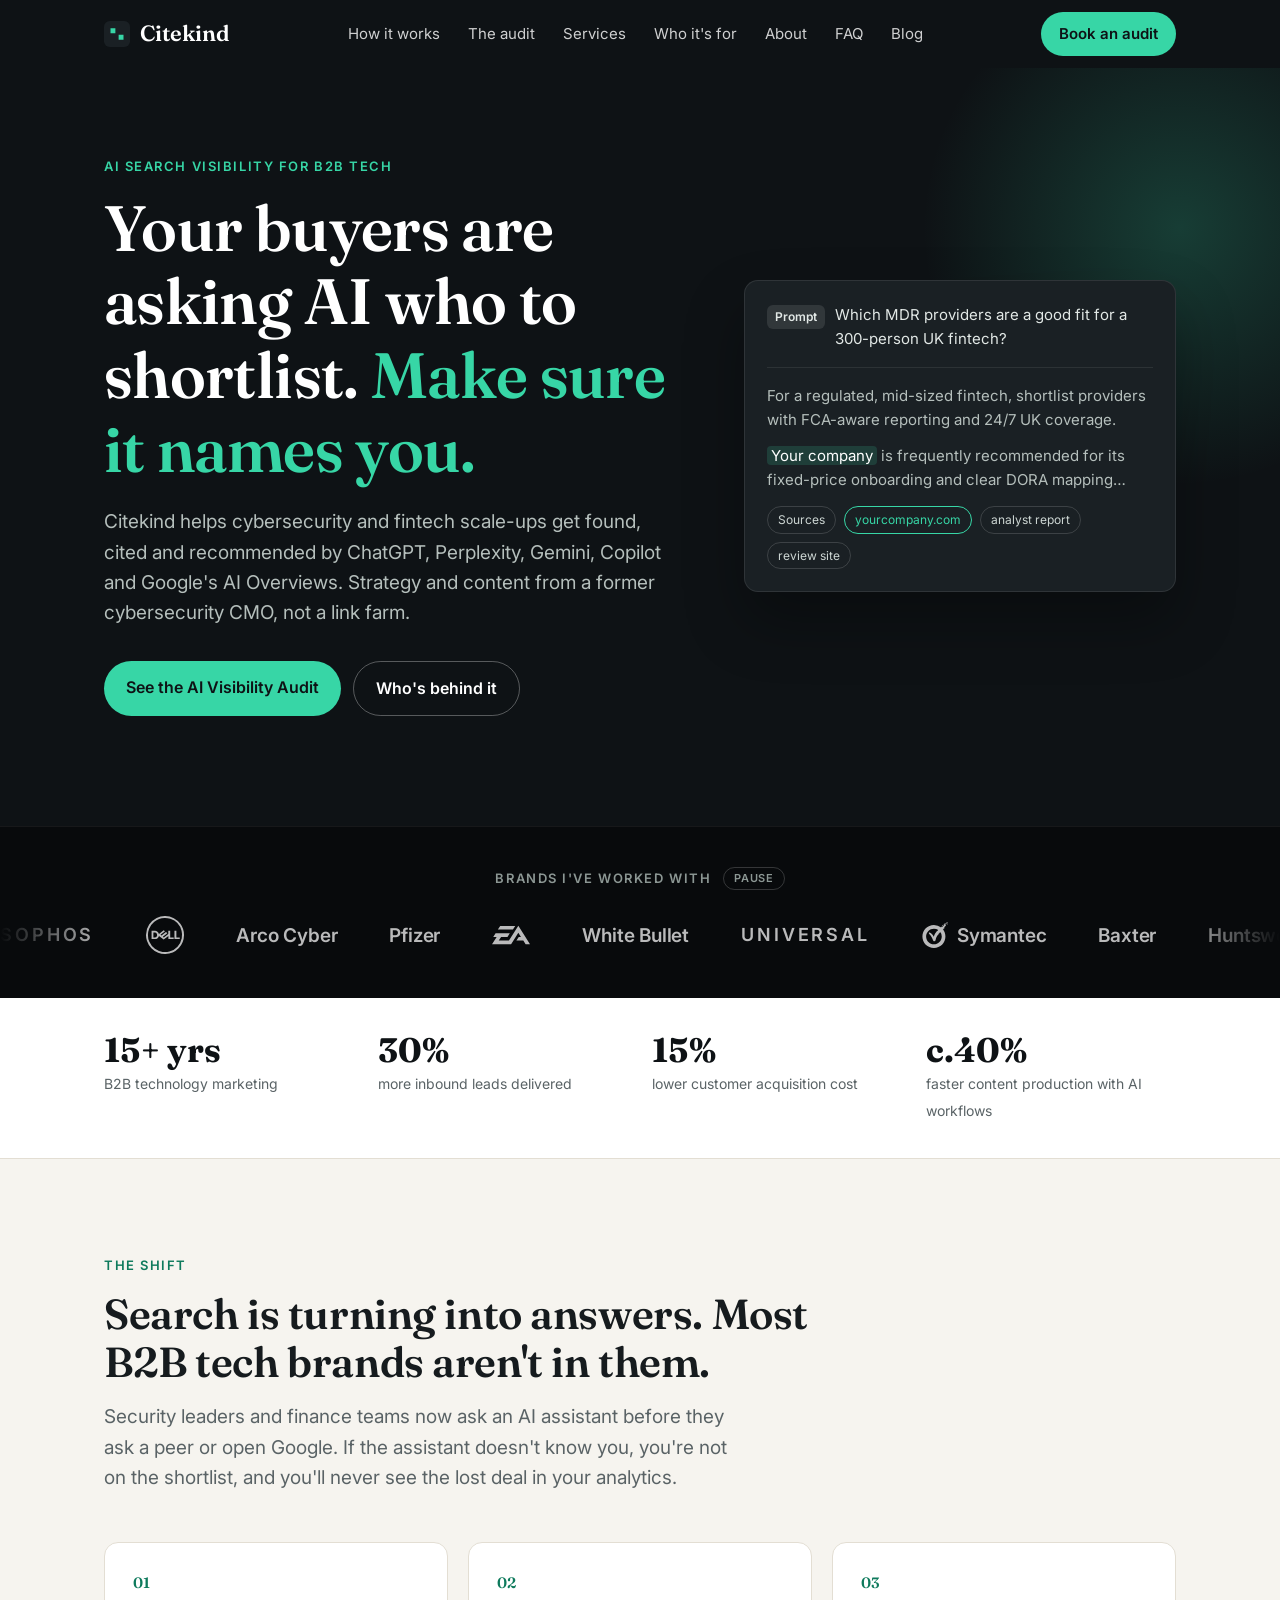
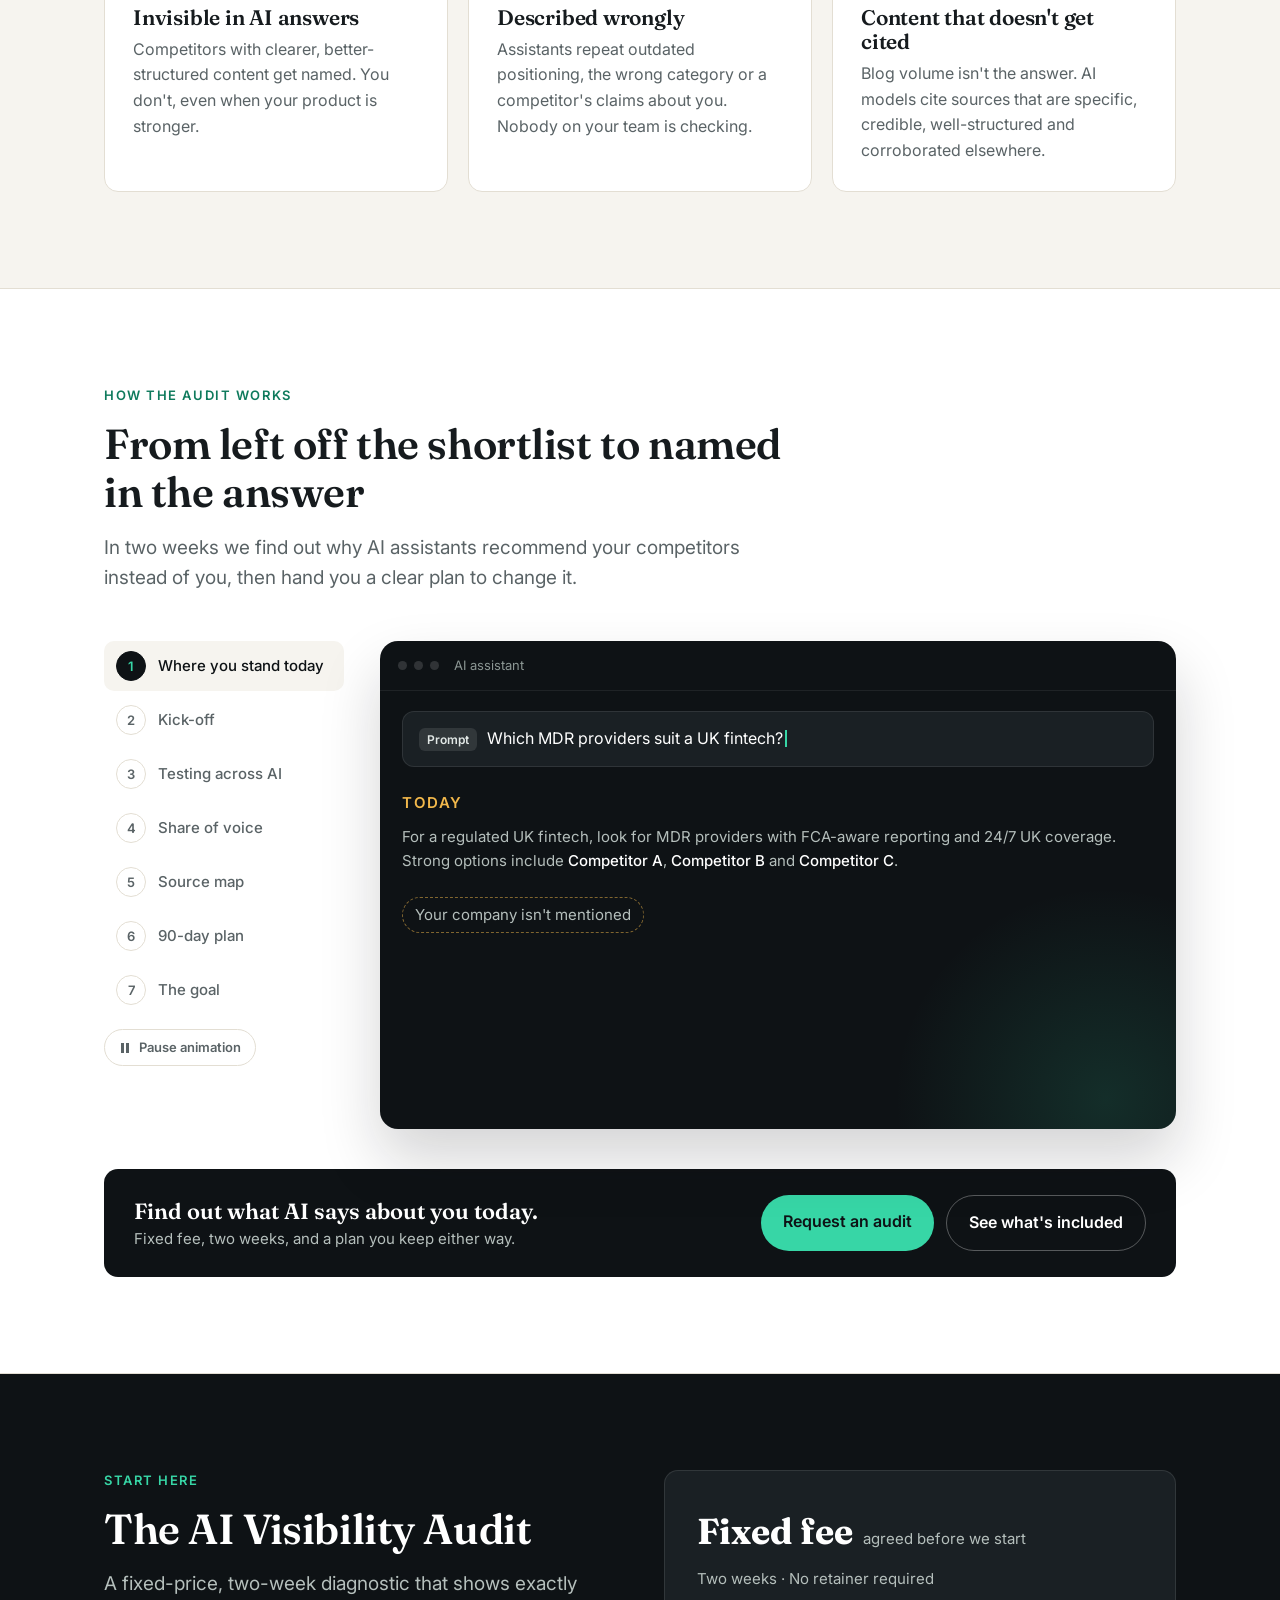
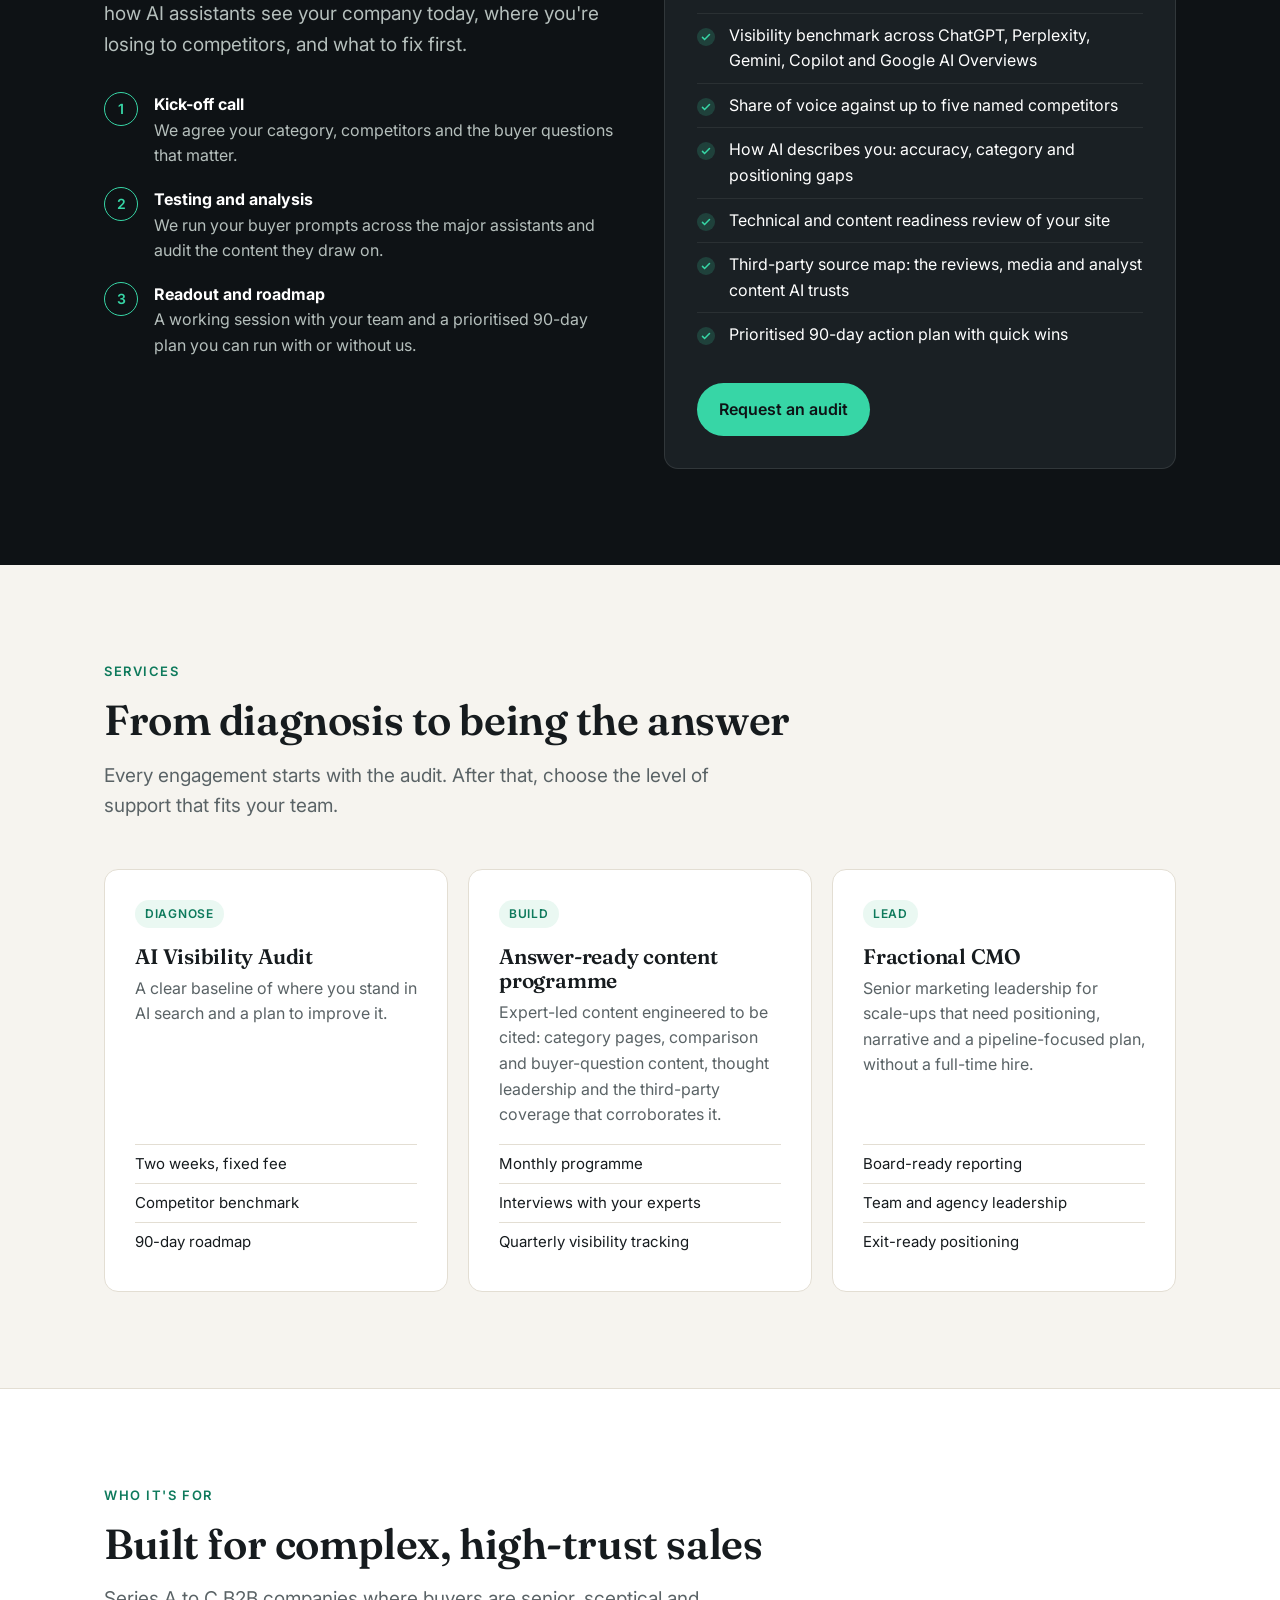
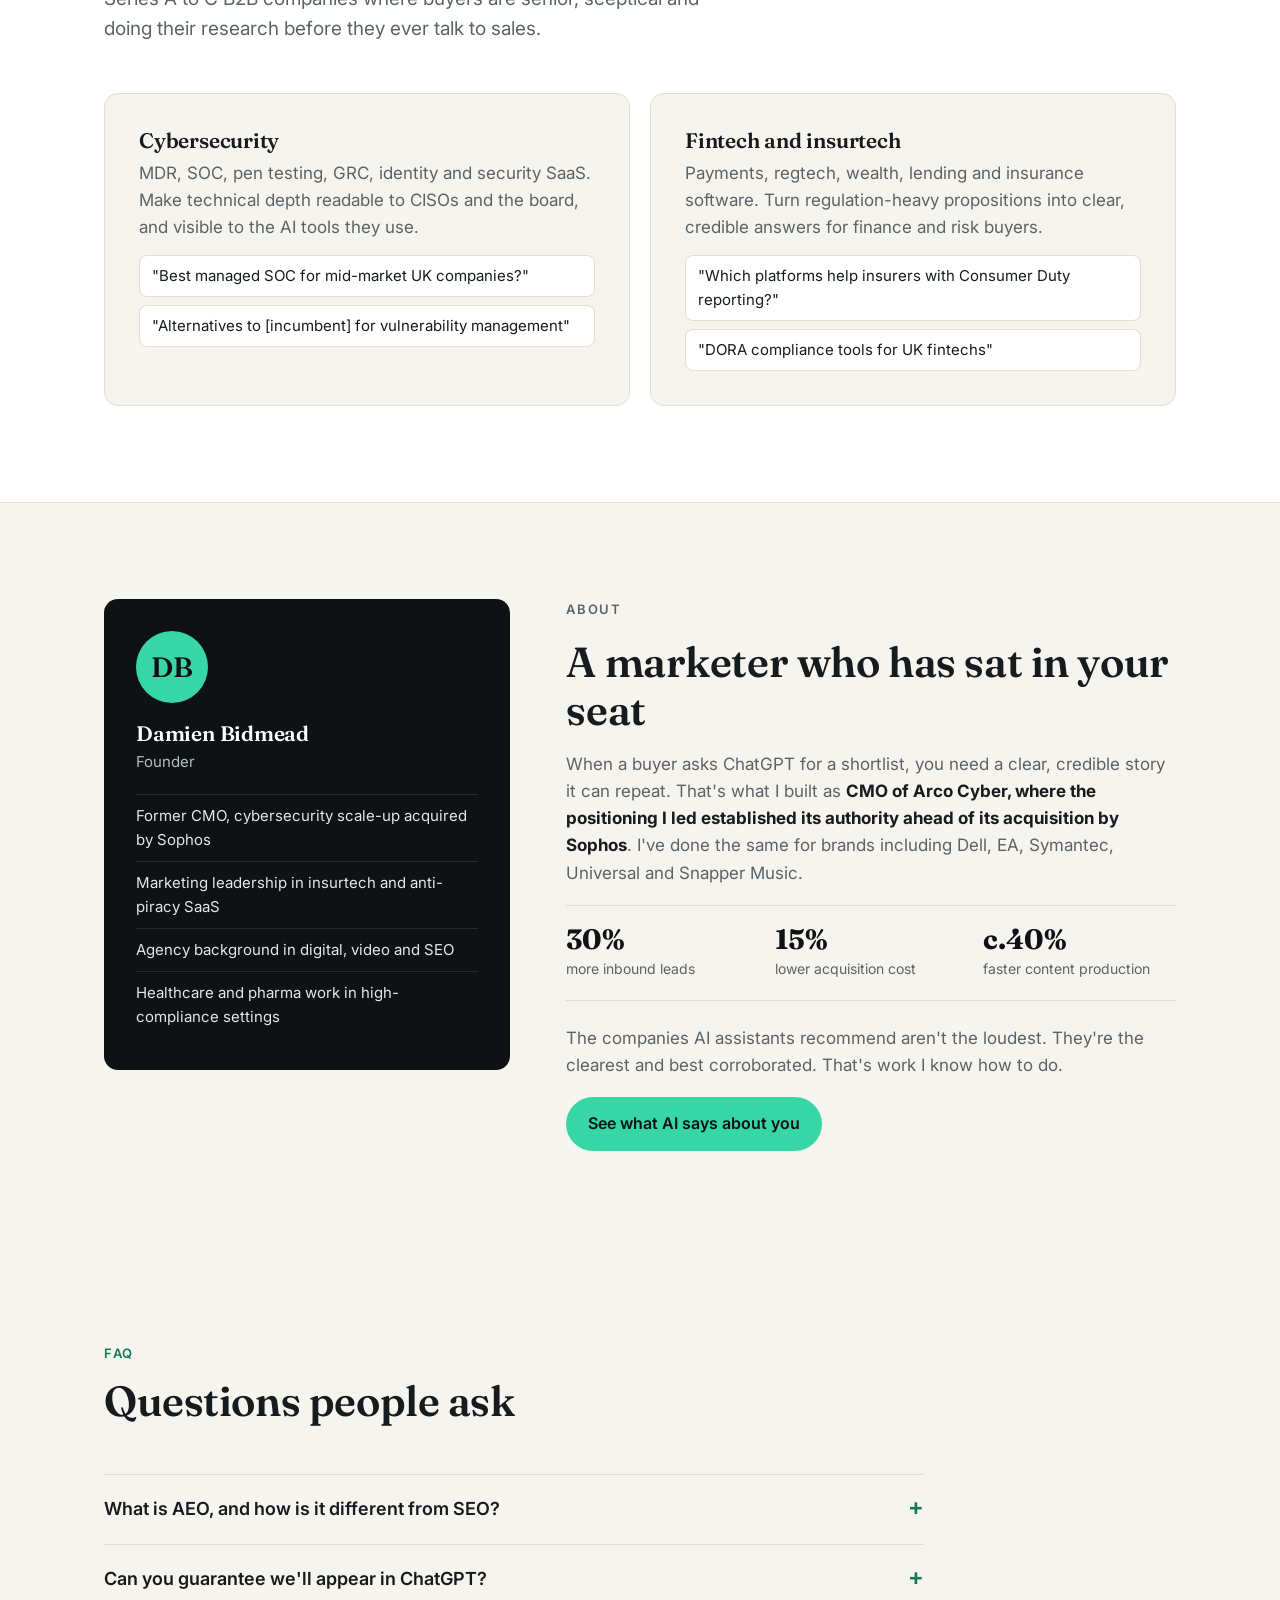
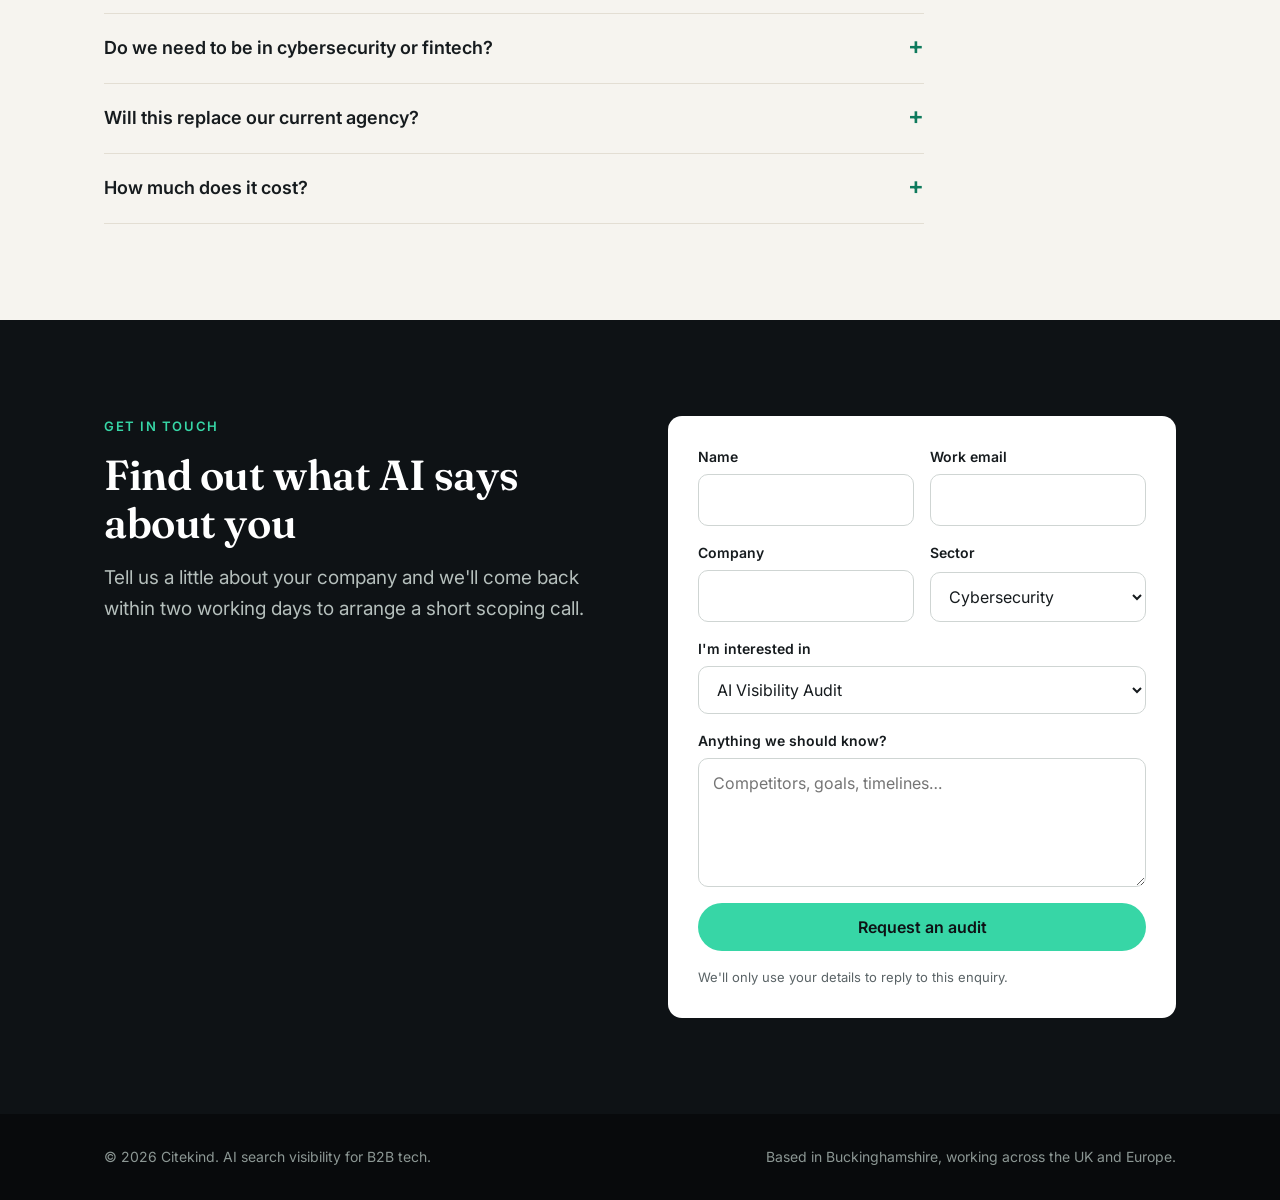
==== commit 46e381a3: "Rewrite About bio around buyer benefit with a proof row Co-Authored-By: Claude Opus 5.5 <noreply@ant" ====
--- a/index.html
+++ b/index.html
@@ -133,6 +133,10 @@
 .about-card li{padding:9px 0;border-top:1px solid rgba(255,255,255,.1);color:#e2e8e6}
 .about-copy p{margin-bottom:18px;color:var(--muted)}
 .about-copy p strong{color:var(--text)}
+.about-proof{list-style:none;display:grid;grid-template-columns:repeat(3,1fr);gap:16px;margin:4px 0 24px;padding:18px 0;border-top:1px solid var(--line);border-bottom:1px solid var(--line)}
+.about-proof b{display:block;font-family:Fraunces,serif;font-size:28px;color:var(--ink);line-height:1.1}
+.about-proof span{font-size:14px;color:var(--muted)}
+@media(max-width:480px){.about-proof{grid-template-columns:1fr;gap:10px}.about-proof li{display:flex;align-items:baseline;gap:10px}}
 @media(max-width:860px){.about-grid{grid-template-columns:1fr}}
 
 /* faq */
@@ -176,6 +180,7 @@
 .logo-row svg.sm{height:26px}
 .logo-row svg.ssp{height:36px}
 .logo-row svg.chr{height:28px}
+.logo-row img.lg-snapper{height:36px;width:auto;display:block}
 .logo-row img.lg-pioneer{height:20px;width:auto;display:block}
 .wm{font-family:Inter,system-ui,sans-serif;font-weight:600;font-size:19px;letter-spacing:-.01em;white-space:nowrap;line-height:1}
 .wm.caps{text-transform:uppercase;letter-spacing:.16em;font-size:18px}
@@ -380,7 +385,7 @@
         <li><span class="wm">Huntsworth Health</span></li>
         <li><svg class="chr" viewBox="0 0 928.7 298.7" role="img" aria-label="CharlieHR"><path d="M558.2,234.1V0h40.5v234H558.2z"/> <path opacity=".4" d="M844.2,33.7c2.2,1.8,5,4,7.7,6.3c1.2,1,3.1,2,3.6,3c1.6,3.1,3.9,4.9,6.8,6.7c1.5,1.1,2.9,2.9,4.3,4.4 c2.6,2.9,4.9,5.4,8.4,6.5c3.3,1.1,6.4,3.7,9.1,7.6c1.6,2.4,3.9,4.5,5.7,6.9c1.6,2,3.2,4.1,4.7,6.2c1.5,2.1,2.9,4.3,4.1,6.5 c3.7,7.2,7.4,13.9,11.7,21.3c2.4,3.7,4,8,5.7,12.3c1.4,4.4,2.8,8.8,3.8,13.3c0.4,1.6,0.5,3.7,0.2,4.8c-0.9,2.6-0.3,5.3,0.5,8 c0.8,2.7,1.4,5.5,0.8,8.1c0,0.1,1,1.7,1.6,2c2.7,1.5,4.1,4.6,4.9,8.1c0.8,3.6,0.7,7.8,0.8,11.6c-0.1,2.7-0.4,5.4-0.6,8 c-0.2,2.7-0.7,5.4-0.7,8.1c0,3.1-0.9,6.5-1.7,9.6c-2.7,9-5.3,17.6-8.7,26.5c-1.3,4.2-3.9,8-6.5,11.7c-2.9,3.5-6.1,6.7-9.8,9.2 c-1,0.7-1.9,1.5-2.6,2.3c-0.8,0.8-1.3,1.6-1.8,2.6c-1.9,4.4-5.9,7.7-10.6,10.2c-2.4,1.3-4.8,3-7.1,4.5c-3.1,2.2-5.6,3.1-7.6,1.9 c-2-1.1-3.7,0.2-6.1,2.1c-4.2,3.3-8.8,7-13.9,8.8c-2.9,1-5.4,2.2-8,3.3c-2.6,1.2-5.1,2.3-7.9,3.1c-3,1-5.7,1.7-8.9,1.6 c-5-0.2-10.2,0.6-14.5,3.2c-2.9,1.8-6.3,2.4-9.8,2.9c-3.5,0.4-7,0.7-10.3,1.5c-7-1.2-14,0.5-21,0.4c-14.7-0.2-29.4-1.5-44-4.2 c-3.1-0.6-6.2-0.9-9.3-1.4c-9.5-1.7-18.9-4.2-28.1-7.6c-9.2-3.5-18-8-26.5-13.2c-2.6-1.7-5.2-3.4-7.8-5.2l-7.6-5.7 c-2.4-2-4.9-4-7.4-5.9c-2.4-2-4.9-4-7.4-5.9c-3.1-2.4-6-5.2-8.7-8.2c-2.5-3.1-5.1-6.2-7.1-9.7c-1.3-2.1-2.7-4.4-4.2-6.6 c-1.4-2.2-2.9-4.3-4.4-6c-2.8-3-4.6-6.6-6.4-10.1c-1.5-3.6-3.1-7.2-4.9-10.7c-0.2-3-1.1-5.8-2.1-8.6c-0.9-2.9-2-5.8-2.9-8.7 c-0.8-3.2-1.8-6.3-2.5-9.5c-1.9-9.9-2.7-20-2.3-30.1c0.5-5.3,1.2-10.5,2.1-15.6c0.6-4.5,1.8-8.9,2.9-13.4c1.4-4.3,2.7-8.7,4.5-12.8 c1.6-4.2,3.8-8.1,5.9-12.1c2.3-3.8,4.6-7.6,7.4-11c2.1-2.9,4.2-6.1,6.5-9c2.2-3,4.7-5.7,7.1-8.3c2.6-2.5,5.3-4.8,8.4-6.4 c1.7-0.9,3.8-2.4,5.2-4c6.8-7,15.2-10.8,23.3-15.1c3.7-1.8,8.1-3,11.5-3c5.5-0.2,10.5-1.5,16.2-4.1c2.3-1.1,4.8-1.8,7.1-2.7 c9.4-3.6,19.1-6.8,29.1-8.5c5.4-0.9,11-0.9,16.3-0.5c6.8,0.5,8.9,3.3,8.4,7.6c-0.6,4.7-3.5,8.8-7.3,12.9c-1.5,1.6-3.3,2.6-6.6,2.1 c-4.8-0.7-9.4,0.1-13.8,2.6c-2.2,1.3-5.5,2-8.3,2.5c-7.7,1.2-14.9,4.3-21.8,7.5c-6.4,3-12.4,5.5-18.8,7.5 c-10.1,3.3-19.6,9.3-27.7,17.6c-1.2,1.1-2.3,2.4-3.4,3.7l-3.3,3.8c-2.1,2.6-4.5,4.9-7,7.1c-1.5,1.3-2.7,3.6-3.9,5.6 c-3.8,5.8-5.8,12.4-10.1,17.7c-0.7,1-1.2,2.8-1.4,4.3c-0.9,7.7-3.2,15-3.6,22.7c-0.6,9.2-0.4,18.6,1.7,27.7 c2.7,11.8,8,22.8,14.1,33.2c1.6,3.1,3.5,6,5.2,9.1c1.8,3,3.7,6,5.9,8.8c2.4,2.9,4.6,5.9,7.3,8.5c2.5,2.8,5.4,5.2,8.3,7.2 c6.7,4.4,12.1,10.3,19.3,13.4c3.4,1.6,6.8,3,10.1,4.8c3.4,1.5,6.6,3.3,10.1,4.9c7.1,3.5,14.6,6,22.2,8.3c7.7,2.2,15.5,3.9,23.4,5.3 c3.1,0.5,6.2,1.2,9.1,2.2c3.4,1,6.5,1.2,8.9-0.2c3.7-2.1,7.9-1.9,12.2-1.1c9,1.8,18,1.3,27-0.9c5.2-1.2,11-1.9,16.5-2.5 c4.7-0.6,9.4-0.9,13.6-3.3c0.9-0.5,2.2-1.1,3.2-1.2c9.9-1.1,18.7-5.9,26.9-10.6c11.6-6.7,22.8-14,31-24.1c1.2-1.4,2.9-2.8,3.3-4.4 c0.5-1.7,1.2-3.3,2-4.8c0.8-1.5,1.4-3.2,2.3-4.7c1.8-3,3.1-6.2,4.6-9.3c6.1-16,6.5-33.9,3.2-50.9c-1.8-10-4.6-19.9-8.5-29.3 c-0.3-0.7-0.4-1.6-0.7-2.1c-5.1-6.9-7.7-15.2-13.1-22.2c-4.5-6-8.6-12.6-13.3-18.7c-8.8-11.8-19.7-22.2-31.6-31.5 c-11.3-8.8-22.9-17.6-34.8-26.2c-2.3-1.6-4.4-3.7-6.4-5.7c-2.7-2.7-4.2-7.8-2.7-9.3c0.7-0.7,2.6-1,4.1-0.5c5.7,2,11.2,3.9,16.5,4.2 c2.5,0.2,6.1,1.5,9.1,4.5c4.2,4.3,9.1,6.8,14.2,8.9C838.7,28.9,841.9,29.8,844.2,33.7z"/> <path d="M97.1,185.5l28.6,28.6c-28.8,28.8-75.4,28.7-104.1,0c-28.7-28.7-28.7-75.4,0-104.1 c28.7-28.7,75.4-28.7,104.1,0l-28.6,28.6c-10.6-10.6-27-12.8-40-5.3c-13,7.5-19.3,22.8-15.4,37.3c3.9,14.5,17,24.6,32,24.6 C82.4,195.3,90.9,191.8,97.1,185.5z"/> <path d="M275.1,152.1v81.9h-40.5v-81.9c0-13.7-11.1-24.8-24.8-24.8c-13.7,0-24.8,11.1-24.8,24.8V234h-40.5V0H185v91.7 c7.9-3.2,16.3-4.9,24.8-4.9C245.9,86.8,275.1,116.1,275.1,152.1z"/> <path d="M433.8,86.6v147.2h-40.5V226c-31,15.6-68.6,7.5-90.4-19.5c-21.8-27-21.8-65.5,0-92.5 c21.8-27,59.5-35.1,90.4-19.5v-7.9L433.8,86.6z M360.1,193.4c18.3,0,33.1-14.9,33.2-33.2c0-18.3-14.8-33.2-33.2-33.2 c-18.3,0-33.2,14.8-33.2,33.2C327,178.5,341.8,193.4,360.1,193.4L360.1,193.4z"/> <path d="M547.3,102.6l-28.6,28.6c-4.1-4.1-10.3-5.3-15.6-3.1c-5.4,2.2-8.9,7.4-8.9,13.2v92.5h-40.5V86.5h40.5v1.9 c4.7-1.3,9.5-1.9,14.3-1.9C523.1,86.5,537.1,92.3,547.3,102.6z"/> <path d="M637.1,233.9v-147h40.5v147H637.1z"/> <path d="M826.3,179.6l26.2,30.8c-19.3,16.4-36.9,23.4-58.8,23.4c-23.3,0.3-45.5-10.1-60.2-28.3l0,0 c-2.8-3.5-5.3-7.3-7.4-11.3l-0.1-0.1c-2.8-5.4-4.9-11.1-6.3-17l-0.1-0.4c-7.9-34.2,9.5-69.3,41.6-83.7c32-14.4,69.8-4.2,90.2,24.5 h0c0.5,0.8,1.1,1.5,1.6,2.3c0.3,0.5,0.6,1,1,1.5c0.6,1,1.3,2.1,1.9,3.2c0.2,0.4,0.5,0.9,0.7,1.3c0.7,1.4,1.4,2.8,2.1,4.2l0,0.1 l0.1,0.2l0.1,0.2l0,0.1l0.1,0.3l0,0.1l0.1,0.2l0,0.1l0.1,0.3l7.9,18.8l-40.8,16.9l-5.6,2.3l-45,18.6c5.1,3.1,11.1,4.7,17.1,4.5 C805.1,192.6,814.4,189.8,826.3,179.6z M760.4,155.2l1.5-0.6l24-9.9l25-10.3c-0.2-0.2-0.4-0.4-0.6-0.6c-5.6-4.3-12.5-6.7-19.6-6.7 c-4,0-7.9,0.8-11.5,2.4C768.7,134.1,761.6,143.9,760.4,155.2L760.4,155.2z"/> <circle cx="657.3" cy="25.4" r="23.8"/> <circle cx="706.5" cy="217" r="20.2"/> <circle cx="884" cy="217" r="20.2"/></svg></li>
         <li><img class="lg-pioneer" src="assets/logos/pioneer-white.png" alt="Pioneer" width="163" height="24"></li>
-        <li><span class="wm">Snapper Music</span></li>
+        <li><img class="lg-snapper" src="assets/logos/snapper-white.png" alt="Snapper Music" width="116" height="36"></li>
         <li><svg class="ssp" viewBox="0 0 1072.99 583.59" role="img" aria-label="SSP Worldwide"><path d="M276.61,462.3c23.12,84.2,100.78,79.4,100.78,79.4,60.64,0,79.4-36.65,79.4-36.65,23.56-39.27-10.03-65.01-10.03-65.01-22.69-18.76-101.22-70.68-101.22-70.68-66.32-43.19-61.08-102.96-61.08-102.96,3.49-92.06,130.45-95.98,130.45-95.98,53.23-2.18,101.66,9.6,101.66,9.6l-3.05,82.89c-17.89-61.52-85.51-62.39-85.51-62.39-53.23-3.49-72.42,23.56-72.42,23.56-23.12,33.59-1.75,56.28-1.75,56.28,20.07,21.38,78.97,55.41,78.97,55.41,59.34,37.08,75.04,63.26,75.04,63.26,22.69,31.85,20.94,63.7,20.94,63.7,0,36.21-20.94,62.39-20.94,62.39-44.07,54.54-135.25,49.74-135.25,49.74-71.99-.44-100.35-17.02-100.35-17.02l4.36-95.55h0Z"/><path d="M1067.6,193.11C1030.51,38.66,808.44-39,571.97,19.46c-118.67,29.23-218.14,87.26-283.59,157.06,61.08-56.72,145.72-102.53,243.89-126.52,226-55.84,438.91,22.69,475.99,175.39,26.61,109.94-45.37,228.18-171.9,306.71,162.74-79.4,261.34-215.09,231.23-339"/><path d="M3.93,462.3c23.56,84.2,101.22,79.4,101.22,79.4,60.64,0,79.4-36.65,79.4-36.65,23.56-39.27-10.03-65.01-10.03-65.01-22.69-19.2-101.22-70.68-101.22-70.68C6.98,326.18,12.22,266.4,12.22,266.4c3.49-92.06,130.45-95.98,130.45-95.98,53.23-2.18,101.66,9.6,101.66,9.6l-3.05,82.89c-17.89-61.52-85.51-62.39-85.51-62.39-53.23-3.49-72.42,23.56-72.42,23.56-23.12,33.59-1.75,56.28-1.75,56.28,20.07,21.38,78.97,55.41,78.97,55.41,59.34,37.08,75.04,63.26,75.04,63.26,22.69,31.85,20.94,63.7,20.94,63.7,0,36.21-20.94,62.39-20.94,62.39-44.07,54.54-135.25,49.74-135.25,49.74-71.99-.44-100.35-17.02-100.35-17.02l3.93-95.55h0Z"/><path d="M662.29,176.97c165.35,0,162.74,101.66,162.74,101.66,0,104.71-126.52,109.94-126.52,109.94h-47.12c110.82-12.65,101.22-99.04,101.22-99.04,0-104.71-127.4-83.33-127.4-83.33v317.18c0,50.61,56.28,48.43,56.28,48.43h-129.58l-.44-394.84h110.82Z"/><circle cx="757.36" cy="536.6" r="46.99"/></svg></li>
       </ul>
       <ul class="logo-row" aria-hidden="true">
@@ -396,7 +401,7 @@
         <li><span class="wm">Huntsworth Health</span></li>
         <li><svg class="chr" viewBox="0 0 928.7 298.7" aria-hidden="true"><path d="M558.2,234.1V0h40.5v234H558.2z"/> <path opacity=".4" d="M844.2,33.7c2.2,1.8,5,4,7.7,6.3c1.2,1,3.1,2,3.6,3c1.6,3.1,3.9,4.9,6.8,6.7c1.5,1.1,2.9,2.9,4.3,4.4 c2.6,2.9,4.9,5.4,8.4,6.5c3.3,1.1,6.4,3.7,9.1,7.6c1.6,2.4,3.9,4.5,5.7,6.9c1.6,2,3.2,4.1,4.7,6.2c1.5,2.1,2.9,4.3,4.1,6.5 c3.7,7.2,7.4,13.9,11.7,21.3c2.4,3.7,4,8,5.7,12.3c1.4,4.4,2.8,8.8,3.8,13.3c0.4,1.6,0.5,3.7,0.2,4.8c-0.9,2.6-0.3,5.3,0.5,8 c0.8,2.7,1.4,5.5,0.8,8.1c0,0.1,1,1.7,1.6,2c2.7,1.5,4.1,4.6,4.9,8.1c0.8,3.6,0.7,7.8,0.8,11.6c-0.1,2.7-0.4,5.4-0.6,8 c-0.2,2.7-0.7,5.4-0.7,8.1c0,3.1-0.9,6.5-1.7,9.6c-2.7,9-5.3,17.6-8.7,26.5c-1.3,4.2-3.9,8-6.5,11.7c-2.9,3.5-6.1,6.7-9.8,9.2 c-1,0.7-1.9,1.5-2.6,2.3c-0.8,0.8-1.3,1.6-1.8,2.6c-1.9,4.4-5.9,7.7-10.6,10.2c-2.4,1.3-4.8,3-7.1,4.5c-3.1,2.2-5.6,3.1-7.6,1.9 c-2-1.1-3.7,0.2-6.1,2.1c-4.2,3.3-8.8,7-13.9,8.8c-2.9,1-5.4,2.2-8,3.3c-2.6,1.2-5.1,2.3-7.9,3.1c-3,1-5.7,1.7-8.9,1.6 c-5-0.2-10.2,0.6-14.5,3.2c-2.9,1.8-6.3,2.4-9.8,2.9c-3.5,0.4-7,0.7-10.3,1.5c-7-1.2-14,0.5-21,0.4c-14.7-0.2-29.4-1.5-44-4.2 c-3.1-0.6-6.2-0.9-9.3-1.4c-9.5-1.7-18.9-4.2-28.1-7.6c-9.2-3.5-18-8-26.5-13.2c-2.6-1.7-5.2-3.4-7.8-5.2l-7.6-5.7 c-2.4-2-4.9-4-7.4-5.9c-2.4-2-4.9-4-7.4-5.9c-3.1-2.4-6-5.2-8.7-8.2c-2.5-3.1-5.1-6.2-7.1-9.7c-1.3-2.1-2.7-4.4-4.2-6.6 c-1.4-2.2-2.9-4.3-4.4-6c-2.8-3-4.6-6.6-6.4-10.1c-1.5-3.6-3.1-7.2-4.9-10.7c-0.2-3-1.1-5.8-2.1-8.6c-0.9-2.9-2-5.8-2.9-8.7 c-0.8-3.2-1.8-6.3-2.5-9.5c-1.9-9.9-2.7-20-2.3-30.1c0.5-5.3,1.2-10.5,2.1-15.6c0.6-4.5,1.8-8.9,2.9-13.4c1.4-4.3,2.7-8.7,4.5-12.8 c1.6-4.2,3.8-8.1,5.9-12.1c2.3-3.8,4.6-7.6,7.4-11c2.1-2.9,4.2-6.1,6.5-9c2.2-3,4.7-5.7,7.1-8.3c2.6-2.5,5.3-4.8,8.4-6.4 c1.7-0.9,3.8-2.4,5.2-4c6.8-7,15.2-10.8,23.3-15.1c3.7-1.8,8.1-3,11.5-3c5.5-0.2,10.5-1.5,16.2-4.1c2.3-1.1,4.8-1.8,7.1-2.7 c9.4-3.6,19.1-6.8,29.1-8.5c5.4-0.9,11-0.9,16.3-0.5c6.8,0.5,8.9,3.3,8.4,7.6c-0.6,4.7-3.5,8.8-7.3,12.9c-1.5,1.6-3.3,2.6-6.6,2.1 c-4.8-0.7-9.4,0.1-13.8,2.6c-2.2,1.3-5.5,2-8.3,2.5c-7.7,1.2-14.9,4.3-21.8,7.5c-6.4,3-12.4,5.5-18.8,7.5 c-10.1,3.3-19.6,9.3-27.7,17.6c-1.2,1.1-2.3,2.4-3.4,3.7l-3.3,3.8c-2.1,2.6-4.5,4.9-7,7.1c-1.5,1.3-2.7,3.6-3.9,5.6 c-3.8,5.8-5.8,12.4-10.1,17.7c-0.7,1-1.2,2.8-1.4,4.3c-0.9,7.7-3.2,15-3.6,22.7c-0.6,9.2-0.4,18.6,1.7,27.7 c2.7,11.8,8,22.8,14.1,33.2c1.6,3.1,3.5,6,5.2,9.1c1.8,3,3.7,6,5.9,8.8c2.4,2.9,4.6,5.9,7.3,8.5c2.5,2.8,5.4,5.2,8.3,7.2 c6.7,4.4,12.1,10.3,19.3,13.4c3.4,1.6,6.8,3,10.1,4.8c3.4,1.5,6.6,3.3,10.1,4.9c7.1,3.5,14.6,6,22.2,8.3c7.7,2.2,15.5,3.9,23.4,5.3 c3.1,0.5,6.2,1.2,9.1,2.2c3.4,1,6.5,1.2,8.9-0.2c3.7-2.1,7.9-1.9,12.2-1.1c9,1.8,18,1.3,27-0.9c5.2-1.2,11-1.9,16.5-2.5 c4.7-0.6,9.4-0.9,13.6-3.3c0.9-0.5,2.2-1.1,3.2-1.2c9.9-1.1,18.7-5.9,26.9-10.6c11.6-6.7,22.8-14,31-24.1c1.2-1.4,2.9-2.8,3.3-4.4 c0.5-1.7,1.2-3.3,2-4.8c0.8-1.5,1.4-3.2,2.3-4.7c1.8-3,3.1-6.2,4.6-9.3c6.1-16,6.5-33.9,3.2-50.9c-1.8-10-4.6-19.9-8.5-29.3 c-0.3-0.7-0.4-1.6-0.7-2.1c-5.1-6.9-7.7-15.2-13.1-22.2c-4.5-6-8.6-12.6-13.3-18.7c-8.8-11.8-19.7-22.2-31.6-31.5 c-11.3-8.8-22.9-17.6-34.8-26.2c-2.3-1.6-4.4-3.7-6.4-5.7c-2.7-2.7-4.2-7.8-2.7-9.3c0.7-0.7,2.6-1,4.1-0.5c5.7,2,11.2,3.9,16.5,4.2 c2.5,0.2,6.1,1.5,9.1,4.5c4.2,4.3,9.1,6.8,14.2,8.9C838.7,28.9,841.9,29.8,844.2,33.7z"/> <path d="M97.1,185.5l28.6,28.6c-28.8,28.8-75.4,28.7-104.1,0c-28.7-28.7-28.7-75.4,0-104.1 c28.7-28.7,75.4-28.7,104.1,0l-28.6,28.6c-10.6-10.6-27-12.8-40-5.3c-13,7.5-19.3,22.8-15.4,37.3c3.9,14.5,17,24.6,32,24.6 C82.4,195.3,90.9,191.8,97.1,185.5z"/> <path d="M275.1,152.1v81.9h-40.5v-81.9c0-13.7-11.1-24.8-24.8-24.8c-13.7,0-24.8,11.1-24.8,24.8V234h-40.5V0H185v91.7 c7.9-3.2,16.3-4.9,24.8-4.9C245.9,86.8,275.1,116.1,275.1,152.1z"/> <path d="M433.8,86.6v147.2h-40.5V226c-31,15.6-68.6,7.5-90.4-19.5c-21.8-27-21.8-65.5,0-92.5 c21.8-27,59.5-35.1,90.4-19.5v-7.9L433.8,86.6z M360.1,193.4c18.3,0,33.1-14.9,33.2-33.2c0-18.3-14.8-33.2-33.2-33.2 c-18.3,0-33.2,14.8-33.2,33.2C327,178.5,341.8,193.4,360.1,193.4L360.1,193.4z"/> <path d="M547.3,102.6l-28.6,28.6c-4.1-4.1-10.3-5.3-15.6-3.1c-5.4,2.2-8.9,7.4-8.9,13.2v92.5h-40.5V86.5h40.5v1.9 c4.7-1.3,9.5-1.9,14.3-1.9C523.1,86.5,537.1,92.3,547.3,102.6z"/> <path d="M637.1,233.9v-147h40.5v147H637.1z"/> <path d="M826.3,179.6l26.2,30.8c-19.3,16.4-36.9,23.4-58.8,23.4c-23.3,0.3-45.5-10.1-60.2-28.3l0,0 c-2.8-3.5-5.3-7.3-7.4-11.3l-0.1-0.1c-2.8-5.4-4.9-11.1-6.3-17l-0.1-0.4c-7.9-34.2,9.5-69.3,41.6-83.7c32-14.4,69.8-4.2,90.2,24.5 h0c0.5,0.8,1.1,1.5,1.6,2.3c0.3,0.5,0.6,1,1,1.5c0.6,1,1.3,2.1,1.9,3.2c0.2,0.4,0.5,0.9,0.7,1.3c0.7,1.4,1.4,2.8,2.1,4.2l0,0.1 l0.1,0.2l0.1,0.2l0,0.1l0.1,0.3l0,0.1l0.1,0.2l0,0.1l0.1,0.3l7.9,18.8l-40.8,16.9l-5.6,2.3l-45,18.6c5.1,3.1,11.1,4.7,17.1,4.5 C805.1,192.6,814.4,189.8,826.3,179.6z M760.4,155.2l1.5-0.6l24-9.9l25-10.3c-0.2-0.2-0.4-0.4-0.6-0.6c-5.6-4.3-12.5-6.7-19.6-6.7 c-4,0-7.9,0.8-11.5,2.4C768.7,134.1,761.6,143.9,760.4,155.2L760.4,155.2z"/> <circle cx="657.3" cy="25.4" r="23.8"/> <circle cx="706.5" cy="217" r="20.2"/> <circle cx="884" cy="217" r="20.2"/></svg></li>
         <li><img class="lg-pioneer" src="assets/logos/pioneer-white.png" alt="" width="163" height="24"></li>
-        <li><span class="wm">Snapper Music</span></li>
+        <li><img class="lg-snapper" src="assets/logos/snapper-white.png" alt="" width="116" height="36"></li>
         <li><svg class="ssp" viewBox="0 0 1072.99 583.59" aria-hidden="true"><path d="M276.61,462.3c23.12,84.2,100.78,79.4,100.78,79.4,60.64,0,79.4-36.65,79.4-36.65,23.56-39.27-10.03-65.01-10.03-65.01-22.69-18.76-101.22-70.68-101.22-70.68-66.32-43.19-61.08-102.96-61.08-102.96,3.49-92.06,130.45-95.98,130.45-95.98,53.23-2.18,101.66,9.6,101.66,9.6l-3.05,82.89c-17.89-61.52-85.51-62.39-85.51-62.39-53.23-3.49-72.42,23.56-72.42,23.56-23.12,33.59-1.75,56.28-1.75,56.28,20.07,21.38,78.97,55.41,78.97,55.41,59.34,37.08,75.04,63.26,75.04,63.26,22.69,31.85,20.94,63.7,20.94,63.7,0,36.21-20.94,62.39-20.94,62.39-44.07,54.54-135.25,49.74-135.25,49.74-71.99-.44-100.35-17.02-100.35-17.02l4.36-95.55h0Z"/><path d="M1067.6,193.11C1030.51,38.66,808.44-39,571.97,19.46c-118.67,29.23-218.14,87.26-283.59,157.06,61.08-56.72,145.72-102.53,243.89-126.52,226-55.84,438.91,22.69,475.99,175.39,26.61,109.94-45.37,228.18-171.9,306.71,162.74-79.4,261.34-215.09,231.23-339"/><path d="M3.93,462.3c23.56,84.2,101.22,79.4,101.22,79.4,60.64,0,79.4-36.65,79.4-36.65,23.56-39.27-10.03-65.01-10.03-65.01-22.69-19.2-101.22-70.68-101.22-70.68C6.98,326.18,12.22,266.4,12.22,266.4c3.49-92.06,130.45-95.98,130.45-95.98,53.23-2.18,101.66,9.6,101.66,9.6l-3.05,82.89c-17.89-61.52-85.51-62.39-85.51-62.39-53.23-3.49-72.42,23.56-72.42,23.56-23.12,33.59-1.75,56.28-1.75,56.28,20.07,21.38,78.97,55.41,78.97,55.41,59.34,37.08,75.04,63.26,75.04,63.26,22.69,31.85,20.94,63.7,20.94,63.7,0,36.21-20.94,62.39-20.94,62.39-44.07,54.54-135.25,49.74-135.25,49.74-71.99-.44-100.35-17.02-100.35-17.02l3.93-95.55h0Z"/><path d="M662.29,176.97c165.35,0,162.74,101.66,162.74,101.66,0,104.71-126.52,109.94-126.52,109.94h-47.12c110.82-12.65,101.22-99.04,101.22-99.04,0-104.71-127.4-83.33-127.4-83.33v317.18c0,50.61,56.28,48.43,56.28,48.43h-129.58l-.44-394.84h110.82Z"/><circle cx="757.36" cy="536.6" r="46.99"/></svg></li>
       </ul>
     </div>
@@ -648,10 +653,14 @@
     <div class="about-copy">
       <p class="eyebrow">About</p>
       <h2>A marketer who has sat in your seat</h2>
-      <p>I've spent more than 15 years in B2B technology marketing, most recently as <strong>CMO of Arco Cyber, a cybersecurity SaaS and services scale-up, through its acquisition by Sophos</strong>. I built the positioning, narrative and executive thought leadership that established its authority in the market, and stayed on to lead marketing through the integration.</p>
-      <p>Across my career I've delivered <strong>30% more inbound leads and a 15% lower cost of acquisition</strong>, led a 16-person marketing team across the UK, EMEA and APAC, and introduced AI-enabled workflows that sped up content production by around 40% without losing quality or brand voice.</p>
-      <p>Citekind exists because I watched buyer research move into AI assistants faster than most marketing teams noticed. The companies that win there aren't the loudest. They're the clearest, most specific and best corroborated. That's work I know how to do.</p>
-      <a class="btn btn-primary" href="#contact">Talk to me about an audit</a>
+      <p>When a buyer asks ChatGPT for a shortlist, you need a clear, credible story it can repeat. That's what I built as <strong>CMO of Arco Cyber, where the positioning I led established its authority ahead of its acquisition by Sophos</strong>. I've done the same for brands including Dell, EA, Symantec, Universal and Snapper Music.</p>
+      <ul class="about-proof" aria-label="Results">
+        <li><b>30%</b><span>more inbound leads</span></li>
+        <li><b>15%</b><span>lower acquisition cost</span></li>
+        <li><b>c.40%</b><span>faster content production</span></li>
+      </ul>
+      <p>The companies AI assistants recommend aren't the loudest. They're the clearest and best corroborated. That's work I know how to do.</p>
+      <a class="btn btn-primary" href="#contact">See what AI says about you</a>
     </div>
   </div>
 </section>
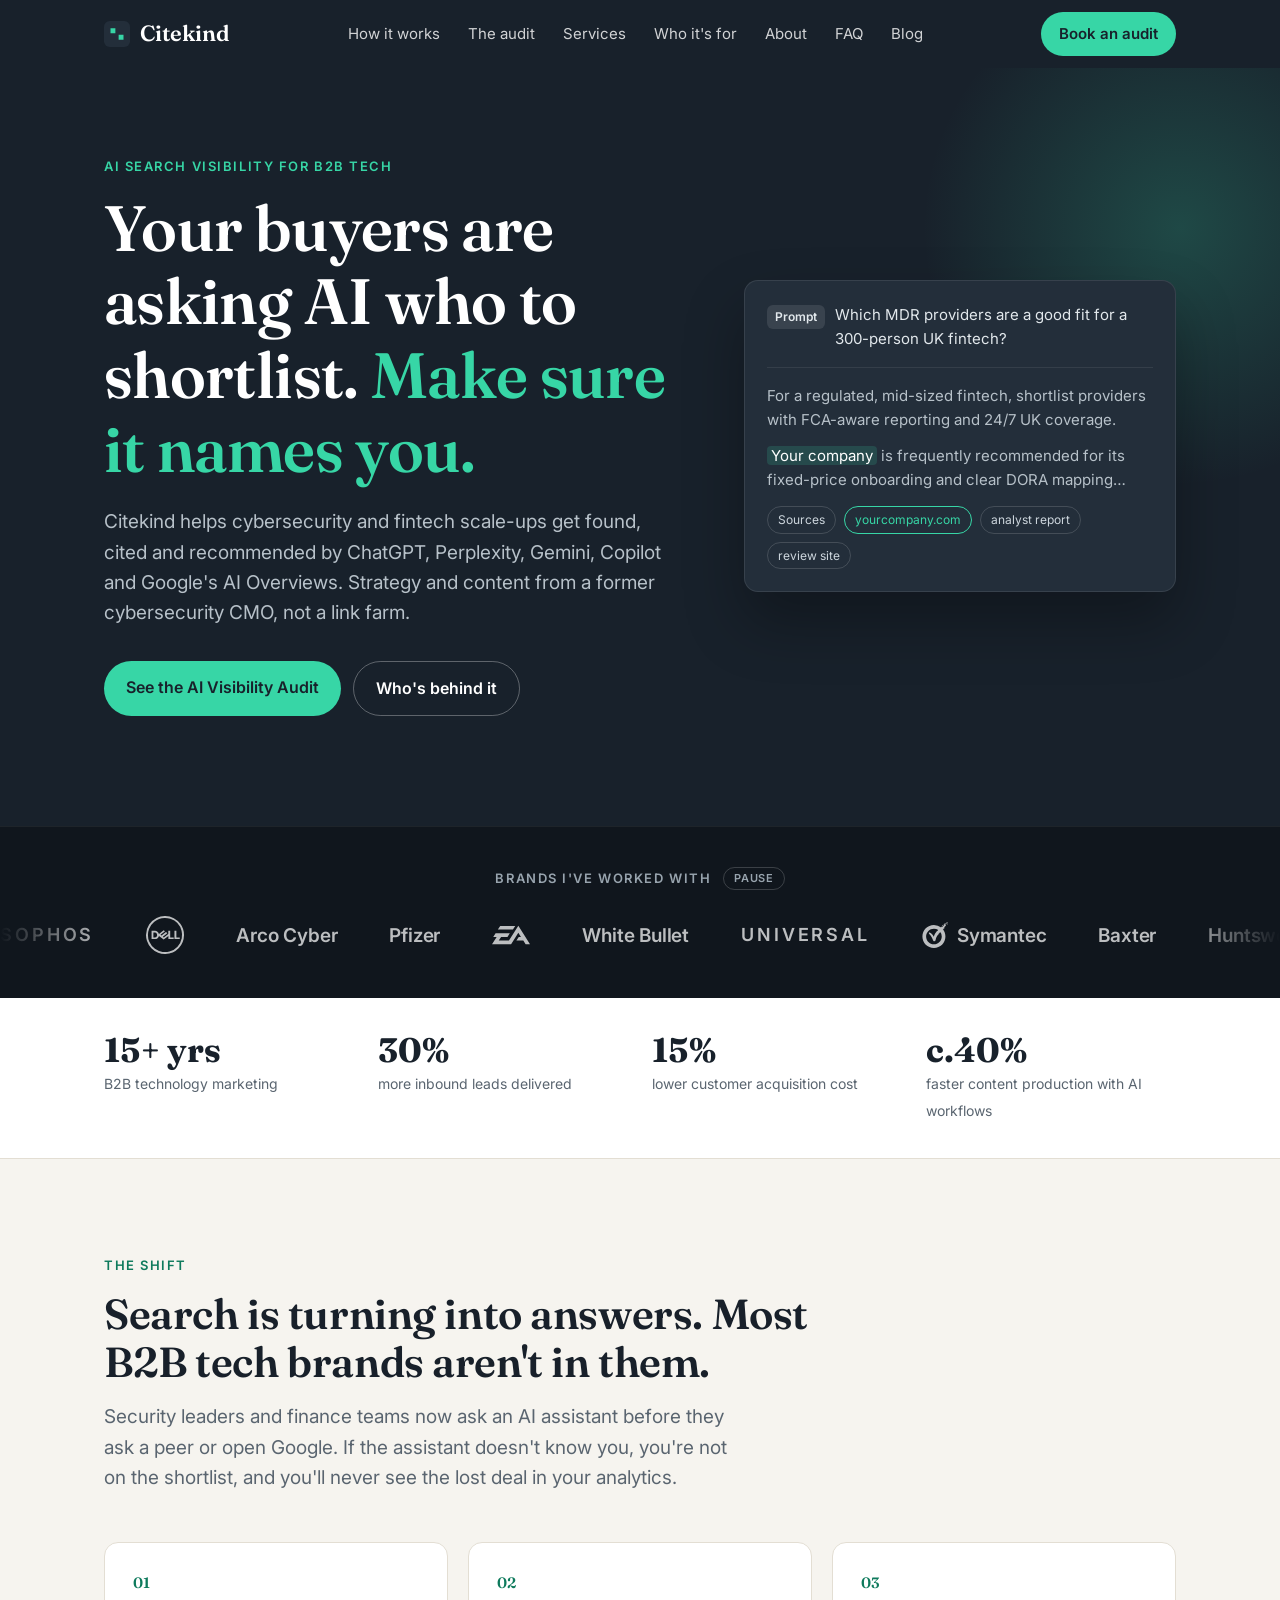
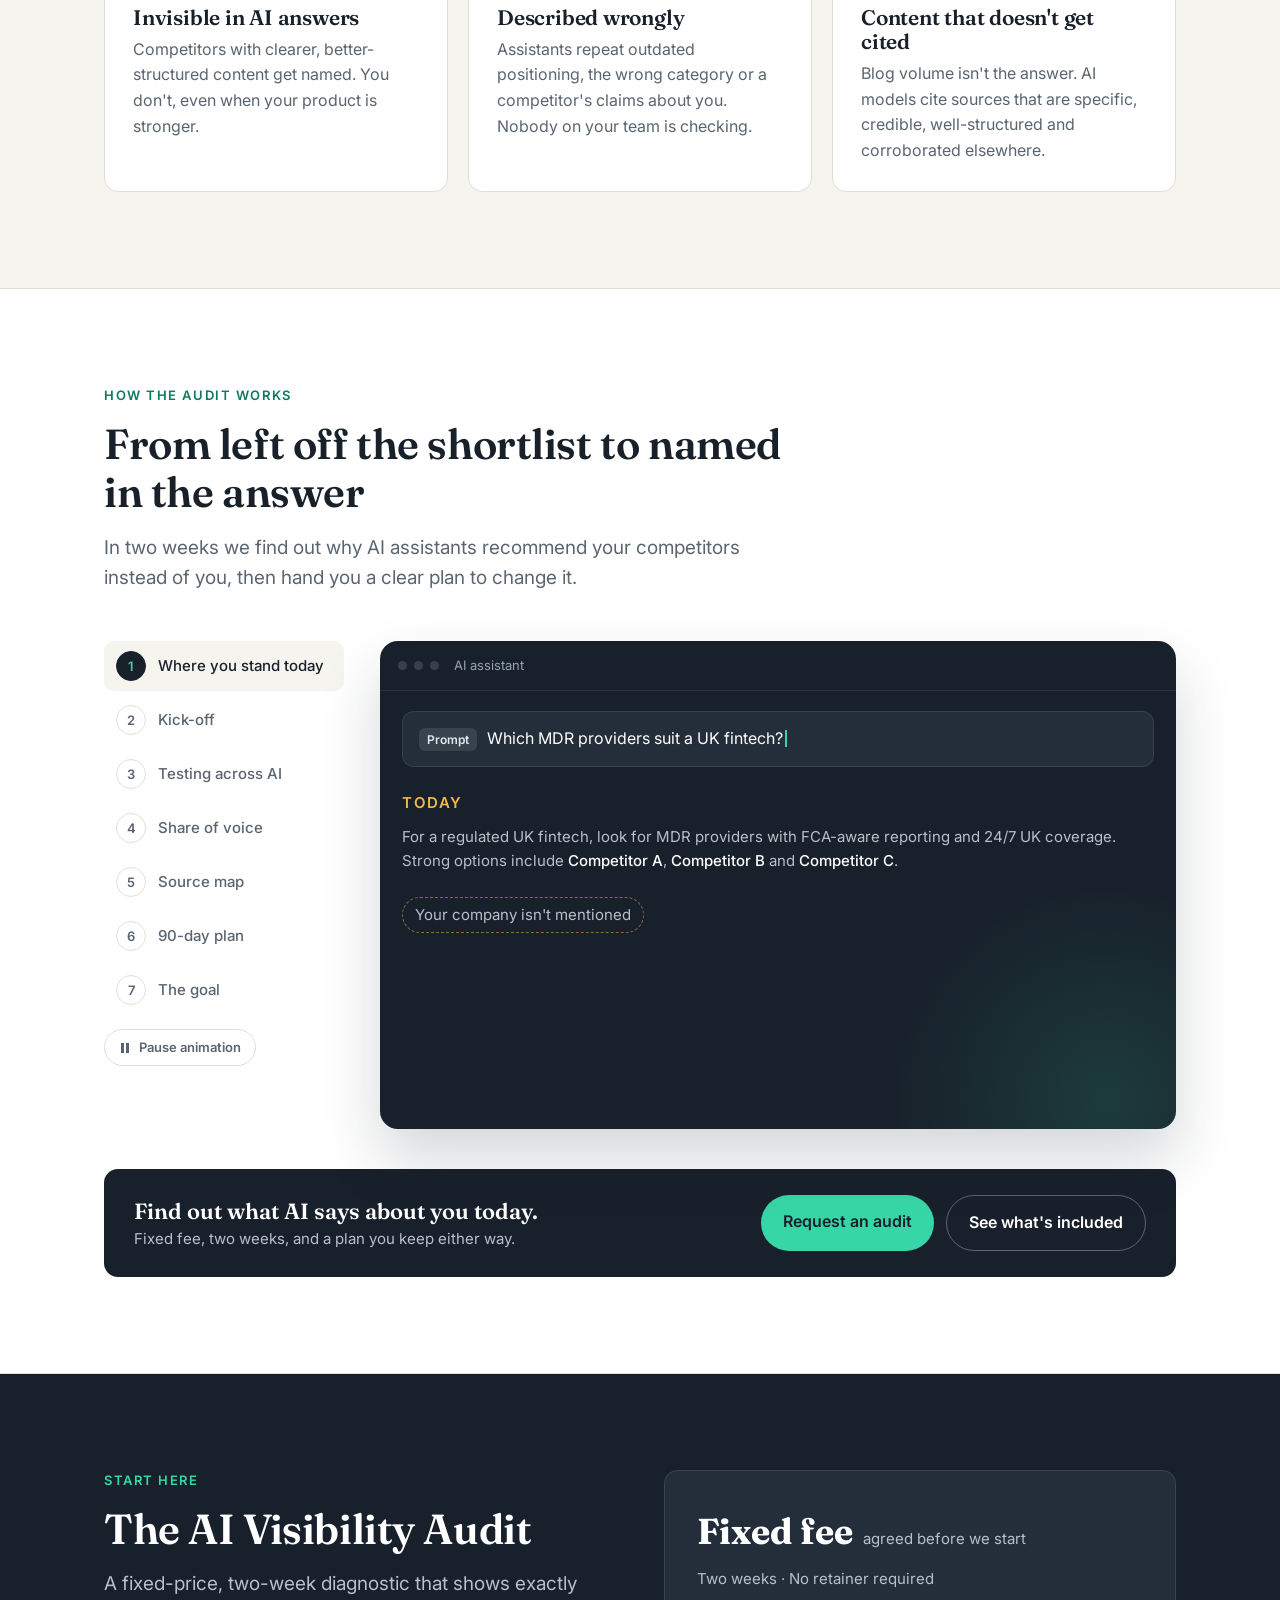
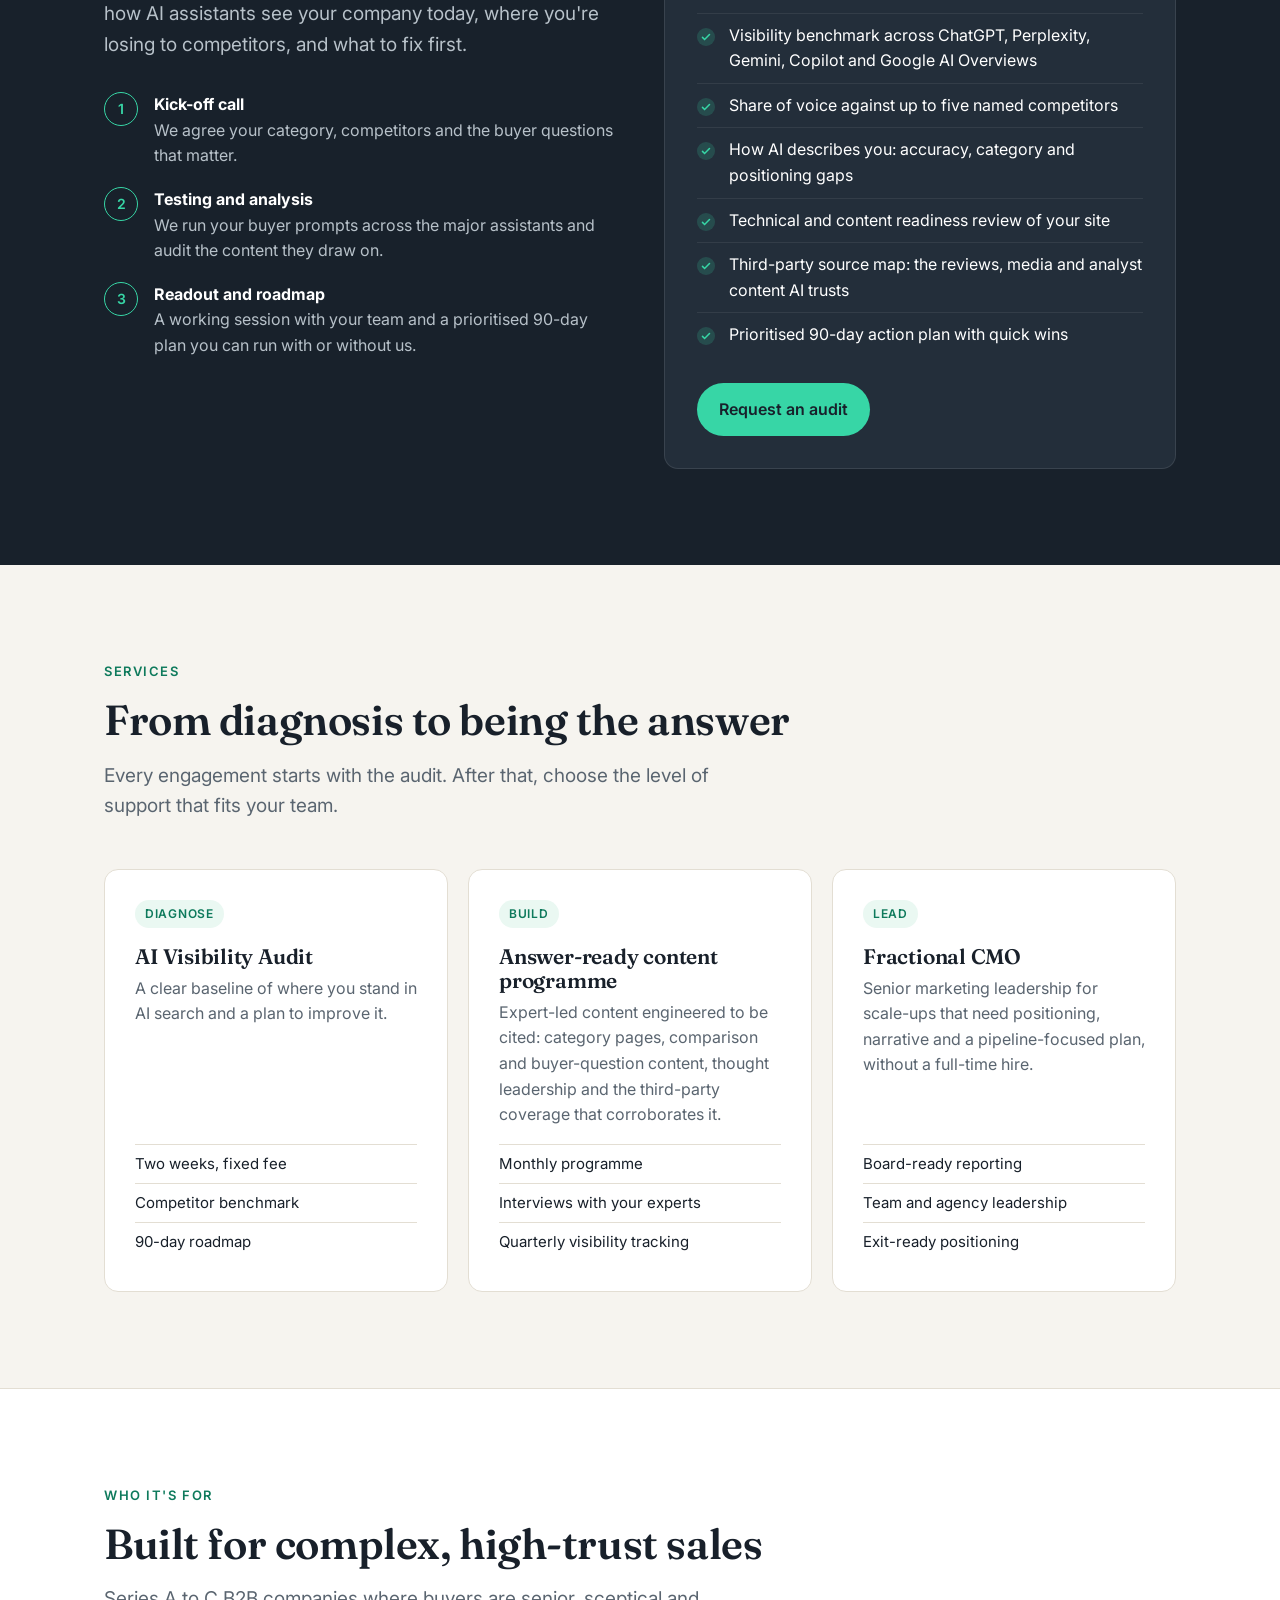
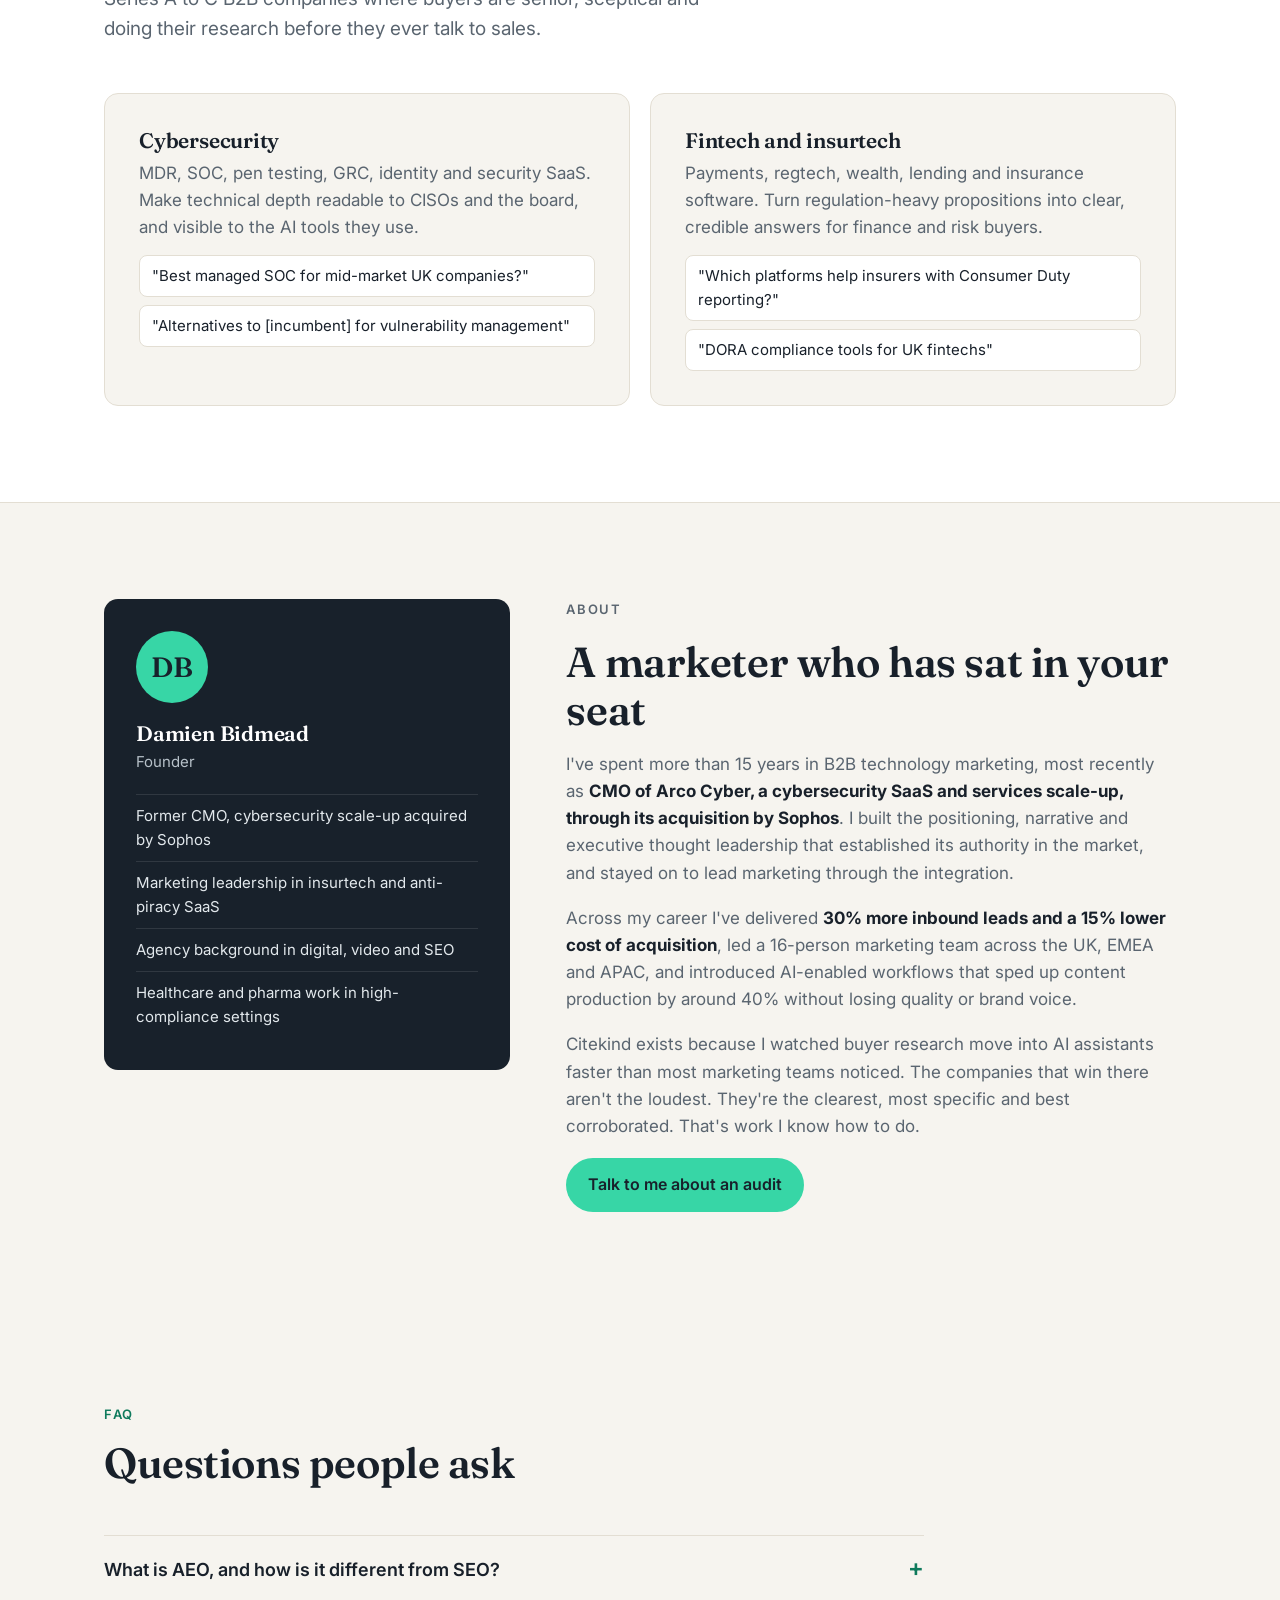
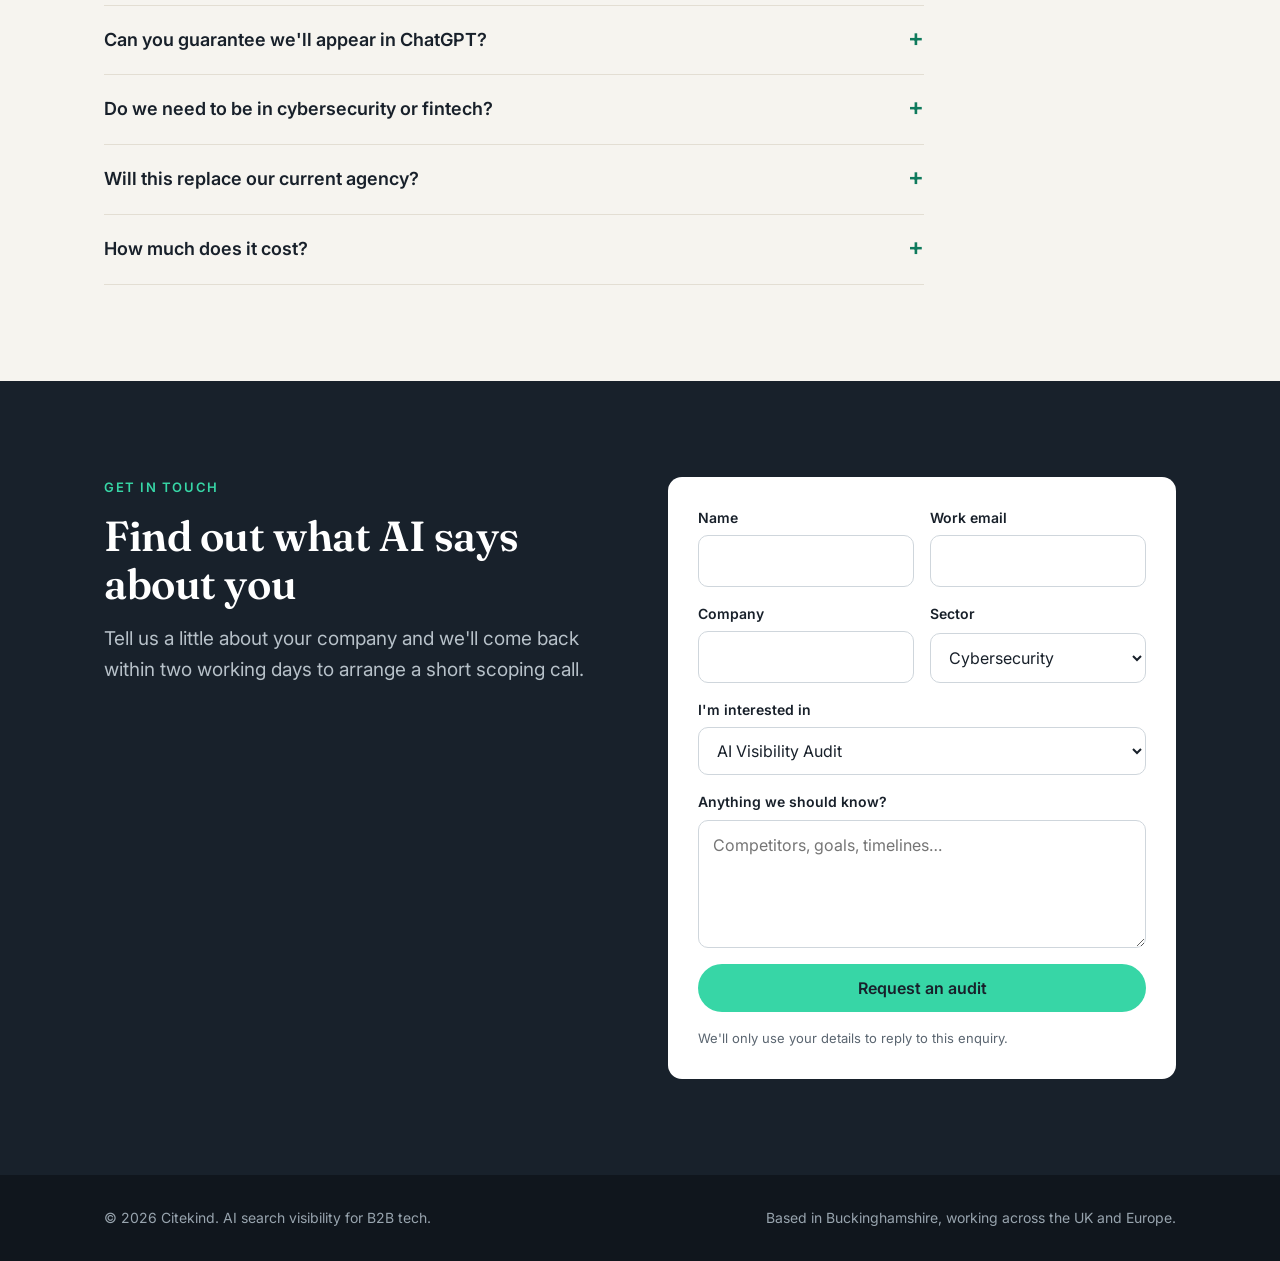
==== commit fc73a494: "Lighten ink to a slate tone Ink #0e1215 -> #18212b, ink-2 #1a2024 -> #232e3a, deep #080a0c -> #10161" ====
--- a/index.html
+++ b/index.html
@@ -10,14 +10,14 @@
 <link rel="preconnect" href="https://fonts.googleapis.com">
 <link rel="preconnect" href="https://fonts.gstatic.com" crossorigin>
 <link href="https://fonts.googleapis.com/css2?family=Fraunces:opsz,wght@9..144,500;9..144,600&family=Inter:wght@400;500;600&display=swap" rel="stylesheet">
-<link rel="icon" href="data:image/svg+xml,%3Csvg xmlns='http://www.w3.org/2000/svg' viewBox='0 0 32 32'%3E%3Crect width='32' height='32' rx='7' fill='%230e1215'/%3E%3Cpath d='M9 10h5v5H9zM18 17h5v5h-5z' fill='%2337d6a6'/%3E%3C/svg%3E">
+<link rel="icon" href="data:image/svg+xml,%3Csvg xmlns='http://www.w3.org/2000/svg' viewBox='0 0 32 32'%3E%3Crect width='32' height='32' rx='7' fill='%2318212b'/%3E%3Cpath d='M9 10h5v5H9zM18 17h5v5h-5z' fill='%2337d6a6'/%3E%3C/svg%3E">
 <script type="application/ld+json">
 {"@context":"https://schema.org","@type":"ProfessionalService","name":"Citekind","url":"https://citekind.com/","description":"AI search (AEO) and content studio for B2B cybersecurity and fintech scale-ups, led by a former cybersecurity CMO.","areaServed":["GB","EU"],"serviceType":["Answer engine optimisation","AI visibility audit","Fractional CMO","B2B content strategy"],"founder":{"@type":"Person","name":"Damien Bidmead","jobTitle":"Founder"}}
 </script>
 <style>
 :root{
-  --ink:#0e1215; --ink-2:#1a2024; --paper:#f6f4ef; --card:#ffffff;
-  --text:#161b1e; --muted:#5a6366; --line:#e3ded3;
+  --ink:#18212b; --ink-2:#232e3a; --paper:#f6f4ef; --card:#ffffff;
+  --text:#18202a; --muted:#5a6570; --line:#e3ded3;
   --accent:#37d6a6; --accent-ink:#0e7a5c; --warm:#f2b84b;
   --radius:14px; --max:1120px;
 }
@@ -55,16 +55,16 @@
 .hero-grid{display:grid;grid-template-columns:1.15fr .85fr;gap:56px;align-items:center;position:relative;z-index:1}
 .hero h1{font-size:clamp(38px,5.6vw,64px);margin-bottom:22px}
 .hero h1 em{font-style:normal;color:var(--accent)}
-.hero .lead{color:#b5bfbc}
+.hero .lead{color:#b7c1c9}
 .hero-ctas{display:flex;gap:12px;flex-wrap:wrap;margin-top:32px}
 .hero .eyebrow{color:var(--accent)}
 .answer{background:var(--ink-2);border:1px solid rgba(255,255,255,.09);border-radius:var(--radius);padding:22px;font-size:15px;box-shadow:0 30px 60px rgba(0,0,0,.3)}
-.answer .q{display:flex;gap:10px;align-items:flex-start;padding-bottom:16px;border-bottom:1px solid rgba(255,255,255,.08);margin-bottom:16px;color:#e2e8e6}
+.answer .q{display:flex;gap:10px;align-items:flex-start;padding-bottom:16px;border-bottom:1px solid rgba(255,255,255,.08);margin-bottom:16px;color:#e2e8ec}
 .answer .q b{background:rgba(255,255,255,.1);border-radius:6px;padding:2px 8px;font-size:12px;font-weight:600;flex-shrink:0;margin-top:2px}
-.answer p{color:#b5bfbc;margin-bottom:12px}
+.answer p{color:#b7c1c9;margin-bottom:12px}
 .answer .hl{background:rgba(55,214,166,.16);color:#fff;border-radius:4px;padding:0 4px}
 .answer .cite{display:flex;gap:8px;flex-wrap:wrap;margin-top:14px}
-.answer .cite span{font-size:12px;border:1px solid rgba(255,255,255,.15);border-radius:999px;padding:3px 10px;color:#cdd6d3}
+.answer .cite span{font-size:12px;border:1px solid rgba(255,255,255,.15);border-radius:999px;padding:3px 10px;color:#cdd6dd}
 .answer .cite span.you{border-color:var(--accent);color:var(--accent)}
 @media(max-width:900px){.hero-grid{grid-template-columns:1fr}.hero{padding:64px 0 80px}}
 
@@ -88,20 +88,20 @@
 /* audit */
 .audit{background:var(--ink);color:#fff}
 .audit .eyebrow{color:var(--accent)}
-.audit .lead{color:#b5bfbc}
+.audit .lead{color:#b7c1c9}
 .audit-grid{display:grid;grid-template-columns:1fr 1fr;gap:48px;align-items:start}
 .audit-box{background:var(--ink-2);border:1px solid rgba(255,255,255,.1);border-radius:var(--radius);padding:32px}
 .audit-box .price{display:flex;align-items:baseline;gap:10px;margin-bottom:6px}
 .audit-box .price b{font-family:Fraunces,serif;font-size:36px}
-.audit-box .price span{color:#b5bfbc;font-size:15px}
-.audit-box .meta{color:#b5bfbc;font-size:15px;margin-bottom:22px}
+.audit-box .price span{color:#b7c1c9;font-size:15px}
+.audit-box .meta{color:#b7c1c9;font-size:15px;margin-bottom:22px}
 .checks{list-style:none;margin:0 0 26px}
 .checks li{position:relative;padding:9px 0 9px 32px;border-top:1px solid rgba(255,255,255,.07);font-size:16px}
 .checks li::before{content:"";position:absolute;left:0;top:14px;width:18px;height:18px;border-radius:50%;background:rgba(55,214,166,.18) url("data:image/svg+xml,%3Csvg xmlns='http://www.w3.org/2000/svg' viewBox='0 0 20 20'%3E%3Cpath d='M5 10.5l3 3 7-7' stroke='%2337d6a6' stroke-width='2.2' fill='none' stroke-linecap='round'/%3E%3C/svg%3E") center/14px no-repeat}
 .steps{margin-top:32px;display:grid;gap:18px}
 .step{display:flex;gap:16px}
 .step i{font-style:normal;flex-shrink:0;width:34px;height:34px;border-radius:50%;border:1px solid var(--accent);color:var(--accent);display:grid;place-items:center;font-weight:600;font-size:14px}
-.step p{color:#b5bfbc;font-size:16px}
+.step p{color:#b7c1c9;font-size:16px}
 .step b{color:#fff;display:block}
 @media(max-width:860px){.audit-grid{grid-template-columns:1fr}}
 
@@ -128,15 +128,11 @@
 .about-card{background:var(--ink);color:#fff;border-radius:var(--radius);padding:32px}
 .about-card .mono{width:72px;height:72px;border-radius:50%;background:var(--accent);color:var(--ink);display:grid;place-items:center;font-family:Fraunces,serif;font-size:28px;font-weight:600;margin-bottom:18px}
 .about-card h3{margin-bottom:4px}
-.about-card .role{color:#b5bfbc;font-size:15px;margin-bottom:20px}
+.about-card .role{color:#b7c1c9;font-size:15px;margin-bottom:20px}
 .about-card ul{list-style:none;font-size:15px}
-.about-card li{padding:9px 0;border-top:1px solid rgba(255,255,255,.1);color:#e2e8e6}
+.about-card li{padding:9px 0;border-top:1px solid rgba(255,255,255,.1);color:#e2e8ec}
 .about-copy p{margin-bottom:18px;color:var(--muted)}
 .about-copy p strong{color:var(--text)}
-.about-proof{list-style:none;display:grid;grid-template-columns:repeat(3,1fr);gap:16px;margin:4px 0 24px;padding:18px 0;border-top:1px solid var(--line);border-bottom:1px solid var(--line)}
-.about-proof b{display:block;font-family:Fraunces,serif;font-size:28px;color:var(--ink);line-height:1.1}
-.about-proof span{font-size:14px;color:var(--muted)}
-@media(max-width:480px){.about-proof{grid-template-columns:1fr;gap:10px}.about-proof li{display:flex;align-items:baseline;gap:10px}}
 @media(max-width:860px){.about-grid{grid-template-columns:1fr}}
 
 /* faq */
@@ -152,11 +148,11 @@
 /* contact */
 .contact{background:var(--ink);color:#fff}
 .contact .eyebrow{color:var(--accent)}
-.contact .lead{color:#b5bfbc}
+.contact .lead{color:#b7c1c9}
 .contact-grid{display:grid;grid-template-columns:1fr 1fr;gap:56px}
 form{background:#fff;color:var(--text);border-radius:var(--radius);padding:30px;display:grid;gap:16px}
 label{font-size:14px;font-weight:600;display:grid;gap:6px}
-input,select,textarea{font:inherit;font-weight:400;font-size:16px;padding:12px 14px;border:1px solid #cfd5d3;border-radius:10px;background:#fff;color:var(--text);width:100%}
+input,select,textarea{font:inherit;font-weight:400;font-size:16px;padding:12px 14px;border:1px solid #cfd6dc;border-radius:10px;background:#fff;color:var(--text);width:100%}
 input:focus,select:focus,textarea:focus{outline:2px solid var(--accent);border-color:transparent}
 .row{display:grid;grid-template-columns:1fr 1fr;gap:16px}
 .hidden{display:none}
@@ -164,10 +160,10 @@
 @media(max-width:860px){.contact-grid,.row{grid-template-columns:1fr}}
 
 /* logo strip (auto-scrolling marquee; static grid for reduced motion) */
-.logos{background:#080a0c;color:#fff;padding:40px 0 44px;border-top:1px solid rgba(255,255,255,.06)}
+.logos{background:#10161d;color:#fff;padding:40px 0 44px;border-top:1px solid rgba(255,255,255,.06)}
 .logos-head{display:flex;justify-content:center;align-items:center;gap:12px;margin-bottom:26px}
-.logos-label{text-align:center;font-size:13px;font-weight:600;letter-spacing:.12em;text-transform:uppercase;color:#8c9794}
-.logos-toggle{background:none;border:1px solid rgba(255,255,255,.18);border-radius:999px;color:#8c9794;font:600 11px/1 Inter,system-ui,sans-serif;letter-spacing:.06em;text-transform:uppercase;padding:5px 10px;cursor:pointer}
+.logos-label{text-align:center;font-size:13px;font-weight:600;letter-spacing:.12em;text-transform:uppercase;color:#98a4ae}
+.logos-toggle{background:none;border:1px solid rgba(255,255,255,.18);border-radius:999px;color:#98a4ae;font:600 11px/1 Inter,system-ui,sans-serif;letter-spacing:.06em;text-transform:uppercase;padding:5px 10px;cursor:pointer}
 .logos-toggle:hover,.logos-toggle:focus-visible{color:#fff;border-color:rgba(255,255,255,.4)}
 .logo-marquee{overflow:hidden;-webkit-mask-image:linear-gradient(to right,transparent,#000 8%,#000 92%,transparent);mask-image:linear-gradient(to right,transparent,#000 8%,#000 92%,transparent)}
 .logo-track{display:flex;width:max-content;animation:logo-scroll 55s linear infinite}
@@ -216,13 +212,13 @@
 .hw-ctl:focus-visible{outline:2px solid var(--accent-ink);outline-offset:2px}
 .hw-ctl svg{width:12px;height:12px;fill:currentColor}
 
-.hw-screen{background:var(--ink);color:#e2e8e6;border-radius:18px;box-shadow:0 30px 60px rgba(14,18,21,.18);overflow:hidden;position:relative}
+.hw-screen{background:var(--ink);color:#e2e8ec;border-radius:18px;box-shadow:0 30px 60px rgba(24,33,43,.18);overflow:hidden;position:relative}
 .hw-screen::after{content:"";position:absolute;right:-160px;bottom:-200px;width:460px;height:460px;border-radius:50%;background:radial-gradient(circle,rgba(55,214,166,.14),transparent 65%);pointer-events:none}
-.hw-top{display:flex;align-items:center;gap:7px;padding:14px 18px;border-bottom:1px solid rgba(255,255,255,.07);font-size:13px;color:#8c9794}
+.hw-top{display:flex;align-items:center;gap:7px;padding:14px 18px;border-bottom:1px solid rgba(255,255,255,.07);font-size:13px;color:#98a4ae}
 .hw-top i{width:9px;height:9px;border-radius:50%;background:rgba(255,255,255,.14)}
 .hw-top span{margin-left:8px}
 .hw-prompt{margin:20px 22px 0;display:flex;gap:10px;align-items:flex-start;background:var(--ink-2);border:1px solid rgba(255,255,255,.09);border-radius:12px;padding:14px 16px;font-size:16px;color:#fff;min-height:54px}
-.hw-prompt b{background:rgba(255,255,255,.1);border-radius:6px;padding:2px 8px;font-size:12px;font-weight:600;flex-shrink:0;margin-top:2px;color:#e2e8e6}
+.hw-prompt b{background:rgba(255,255,255,.1);border-radius:6px;padding:2px 8px;font-size:12px;font-weight:600;flex-shrink:0;margin-top:2px;color:#e2e8ec}
 .hw-caret{display:inline-block;width:2px;height:1.1em;background:var(--accent);vertical-align:-3px;margin-left:2px;opacity:0}
 .hw.typing .hw-caret{opacity:1;animation:hwblink .8s steps(1) infinite}
 @keyframes hwblink{50%{opacity:0}}
@@ -232,13 +228,13 @@
 .hw-tag{display:inline-flex;align-items:center;gap:8px;font-size:12px;font-weight:600;letter-spacing:.1em;text-transform:uppercase;color:var(--accent);margin-bottom:12px}
 .hw-tag.warn{color:var(--warm)}
 .hw-scene h3{color:#fff;font-size:22px;margin-bottom:14px}
-.hw-scene p{color:#b5bfbc;font-size:15px}
+.hw-scene p{color:#b7c1c9;font-size:15px}
 .hw-ans p{margin-bottom:10px}
 .hw-ans .name{color:#fff;font-weight:500}
 .hw-ans .hl{background:rgba(55,214,166,.18);color:#fff;border-radius:4px;padding:0 5px;font-weight:600}
 .hw-missing{margin-top:14px;display:inline-flex;align-items:center;gap:8px;font-size:13px;color:var(--warm);border:1px dashed rgba(242,184,75,.5);border-radius:999px;padding:5px 12px}
 .hw-cite{display:flex;gap:8px;flex-wrap:wrap;margin-top:14px}
-.hw-cite span{font-size:12px;border:1px solid rgba(255,255,255,.15);border-radius:999px;padding:3px 10px;color:#cdd6d3}
+.hw-cite span{font-size:12px;border:1px solid rgba(255,255,255,.15);border-radius:999px;padding:3px 10px;color:#cdd6dd}
 .hw-cite span.you{border-color:var(--accent);color:var(--accent)}
 
 .hw-chips{display:flex;flex-wrap:wrap;gap:10px}
@@ -252,32 +248,32 @@
 .hw-scene.on .hw-pop:nth-child(5){transition-delay:1.4s}
 
 .hw-ais{display:grid;grid-template-columns:repeat(auto-fill,minmax(150px,1fr));gap:10px}
-.hw-ai{display:flex;align-items:center;gap:10px;white-space:nowrap;border:1px solid rgba(255,255,255,.1);border-radius:12px;padding:12px 14px;font-size:15px;color:#8c9794;background:rgba(255,255,255,.02);transition:color .35s,border-color .35s,background .35s,box-shadow .35s}
+.hw-ai{display:flex;align-items:center;gap:10px;white-space:nowrap;border:1px solid rgba(255,255,255,.1);border-radius:12px;padding:12px 14px;font-size:15px;color:#98a4ae;background:rgba(255,255,255,.02);transition:color .35s,border-color .35s,background .35s,box-shadow .35s}
 .hw-ai i{width:10px;height:10px;border-radius:50%;background:rgba(255,255,255,.18);flex-shrink:0;transition:background .35s,box-shadow .35s}
 .hw-ai.lit{color:#fff;border-color:rgba(55,214,166,.5);background:rgba(55,214,166,.08)}
 .hw-ai.lit i{background:var(--accent);box-shadow:0 0 0 4px rgba(55,214,166,.18)}
 
 .hw-bars{display:grid;gap:12px}
 .hw-row{display:grid;grid-template-columns:118px 1fr;gap:12px;align-items:center;font-size:14px}
-.hw-row span{color:#b5bfbc}
+.hw-row span{color:#b7c1c9}
 .hw-row.you span{color:var(--accent);font-weight:600}
 .hw-track{height:14px;border-radius:7px;background:rgba(255,255,255,.06);overflow:hidden}
-.hw-fill{height:100%;width:var(--w);border-radius:7px;background:#4c5754;transform:scaleX(0);transform-origin:left;transition:transform 1.1s cubic-bezier(.2,.7,.2,1)}
+.hw-fill{height:100%;width:var(--w);border-radius:7px;background:#4d5a66;transform:scaleX(0);transform-origin:left;transition:transform 1.1s cubic-bezier(.2,.7,.2,1)}
 .hw-row.you .hw-fill{background:var(--warm)}
 .hw-scene.on .hw-fill{transform:scaleX(1)}
 .hw-scene.on .hw-row:nth-child(2) .hw-fill{transition-delay:.15s}
 .hw-scene.on .hw-row:nth-child(3) .hw-fill{transition-delay:.3s}
 .hw-scene.on .hw-row:nth-child(4) .hw-fill{transition-delay:.45s}
-.hw-note{margin-top:14px;font-size:12px!important;color:#8c9794!important}
+.hw-note{margin-top:14px;font-size:12px!important;color:#98a4ae!important}
 
 .hw-map{position:relative;height:210px}
 .hw-map svg{position:absolute;inset:0;width:100%;height:100%}
 .hw-map line{stroke:rgba(255,255,255,.16);stroke-width:1.5;stroke-dasharray:4 5}
 .hw-map line.gap{stroke:rgba(242,184,75,.55)}
-.hw-node{position:absolute;transform:translate(-50%,-50%);font-size:13px;white-space:nowrap;border:1px solid rgba(255,255,255,.15);background:var(--ink-2);border-radius:999px;padding:5px 12px;color:#e2e8e6}
+.hw-node{position:absolute;transform:translate(-50%,-50%);font-size:13px;white-space:nowrap;border:1px solid rgba(255,255,255,.15);background:var(--ink-2);border-radius:999px;padding:5px 12px;color:#e2e8ec}
 .hw-node.core{background:var(--accent);color:var(--ink);font-weight:600;border-color:var(--accent);padding:8px 16px}
 .hw-node.gap{border-color:rgba(242,184,75,.6);color:var(--warm)}
-.hw-legend{display:flex;gap:16px;flex-wrap:wrap;margin-top:12px;font-size:12px;color:#8c9794}
+.hw-legend{display:flex;gap:16px;flex-wrap:wrap;margin-top:12px;font-size:12px;color:#98a4ae}
 .hw-legend span::before{content:"";display:inline-block;width:8px;height:8px;border-radius:50%;margin-right:6px;background:rgba(255,255,255,.4)}
 .hw-legend span.g::before{background:var(--warm)}
 
@@ -287,7 +283,7 @@
 
 .hw-cta{margin-top:40px;display:flex;align-items:center;justify-content:space-between;gap:20px 32px;flex-wrap:wrap;background:var(--ink);color:#fff;border-radius:var(--radius);padding:26px 30px}
 .hw-cta p{font-family:Fraunces,Georgia,serif;font-size:22px;font-weight:600;line-height:1.25}
-.hw-cta p span{display:block;font-family:Inter,system-ui,sans-serif;font-size:15px;font-weight:400;color:#b5bfbc;margin-top:4px}
+.hw-cta p span{display:block;font-family:Inter,system-ui,sans-serif;font-size:15px;font-weight:400;color:#b7c1c9;margin-top:4px}
 .hw-cta div{display:flex;gap:12px;flex-wrap:wrap}
 
 @media(max-width:860px){
@@ -316,7 +312,7 @@
   .hw-rail .bar{display:none}
 }
 
-footer{background:#080a0c;color:#8c9794;font-size:14px;padding:32px 0}
+footer{background:#10161d;color:#98a4ae;font-size:14px;padding:32px 0}
 footer .wrap{display:flex;justify-content:space-between;gap:16px;flex-wrap:wrap}
 </style>
 </head>
@@ -325,7 +321,7 @@
 <header>
   <nav class="wrap nav" aria-label="Main">
     <a class="logo" href="#top" aria-label="Citekind home">
-      <svg viewBox="0 0 32 32" aria-hidden="true"><rect width="32" height="32" rx="7" fill="#1a2024"/><path d="M8 9h6v6H8zM18 17h6v6h-6z" fill="#37d6a6"/></svg>
+      <svg viewBox="0 0 32 32" aria-hidden="true"><rect width="32" height="32" rx="7" fill="#232e3a"/><path d="M8 9h6v6H8zM18 17h6v6h-6z" fill="#37d6a6"/></svg>
       Citekind
     </a>
     <ul>
@@ -653,14 +649,10 @@
     <div class="about-copy">
       <p class="eyebrow">About</p>
       <h2>A marketer who has sat in your seat</h2>
-      <p>When a buyer asks ChatGPT for a shortlist, you need a clear, credible story it can repeat. That's what I built as <strong>CMO of Arco Cyber, where the positioning I led established its authority ahead of its acquisition by Sophos</strong>. I've done the same for brands including Dell, EA, Symantec, Universal and Snapper Music.</p>
-      <ul class="about-proof" aria-label="Results">
-        <li><b>30%</b><span>more inbound leads</span></li>
-        <li><b>15%</b><span>lower acquisition cost</span></li>
-        <li><b>c.40%</b><span>faster content production</span></li>
-      </ul>
-      <p>The companies AI assistants recommend aren't the loudest. They're the clearest and best corroborated. That's work I know how to do.</p>
-      <a class="btn btn-primary" href="#contact">See what AI says about you</a>
+      <p>I've spent more than 15 years in B2B technology marketing, most recently as <strong>CMO of Arco Cyber, a cybersecurity SaaS and services scale-up, through its acquisition by Sophos</strong>. I built the positioning, narrative and executive thought leadership that established its authority in the market, and stayed on to lead marketing through the integration.</p>
+      <p>Across my career I've delivered <strong>30% more inbound leads and a 15% lower cost of acquisition</strong>, led a 16-person marketing team across the UK, EMEA and APAC, and introduced AI-enabled workflows that sped up content production by around 40% without losing quality or brand voice.</p>
+      <p>Citekind exists because I watched buyer research move into AI assistants faster than most marketing teams noticed. The companies that win there aren't the loudest. They're the clearest, most specific and best corroborated. That's work I know how to do.</p>
+      <a class="btn btn-primary" href="#contact">Talk to me about an audit</a>
     </div>
   </div>
 </section>
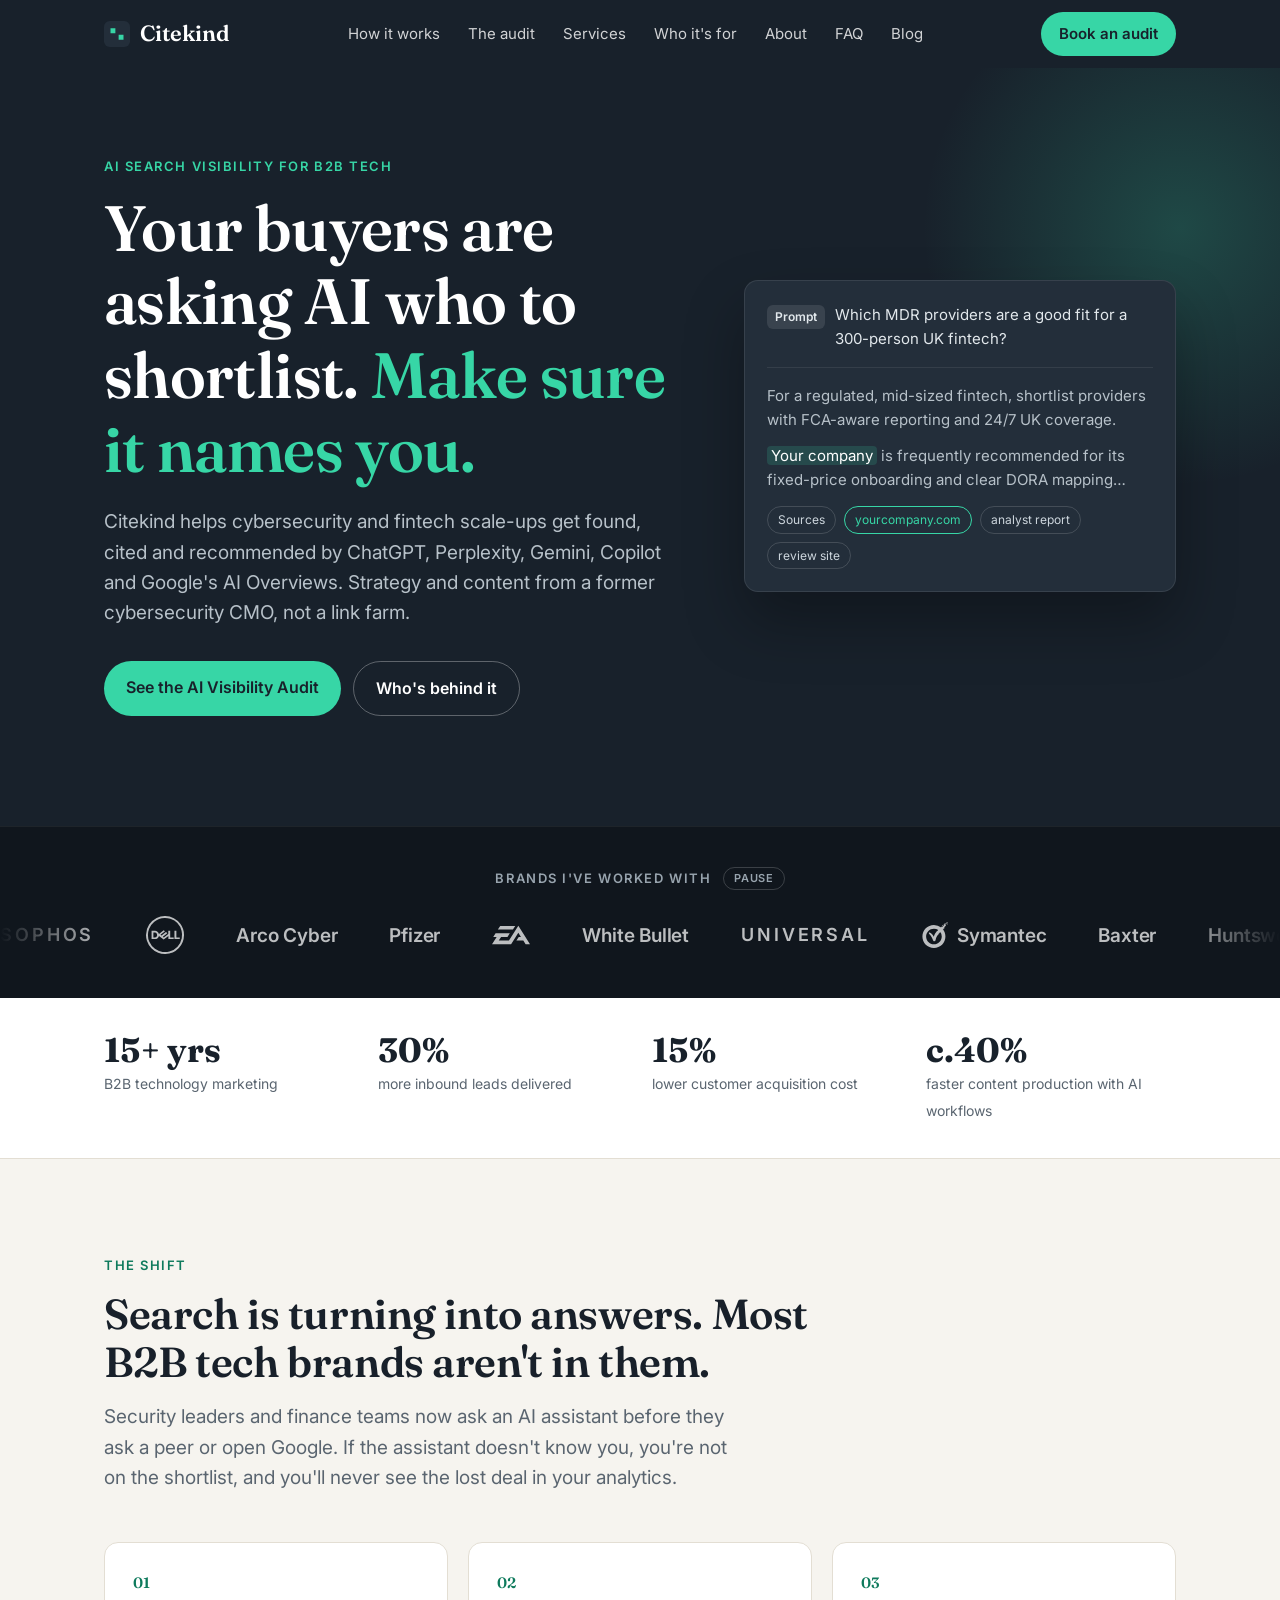
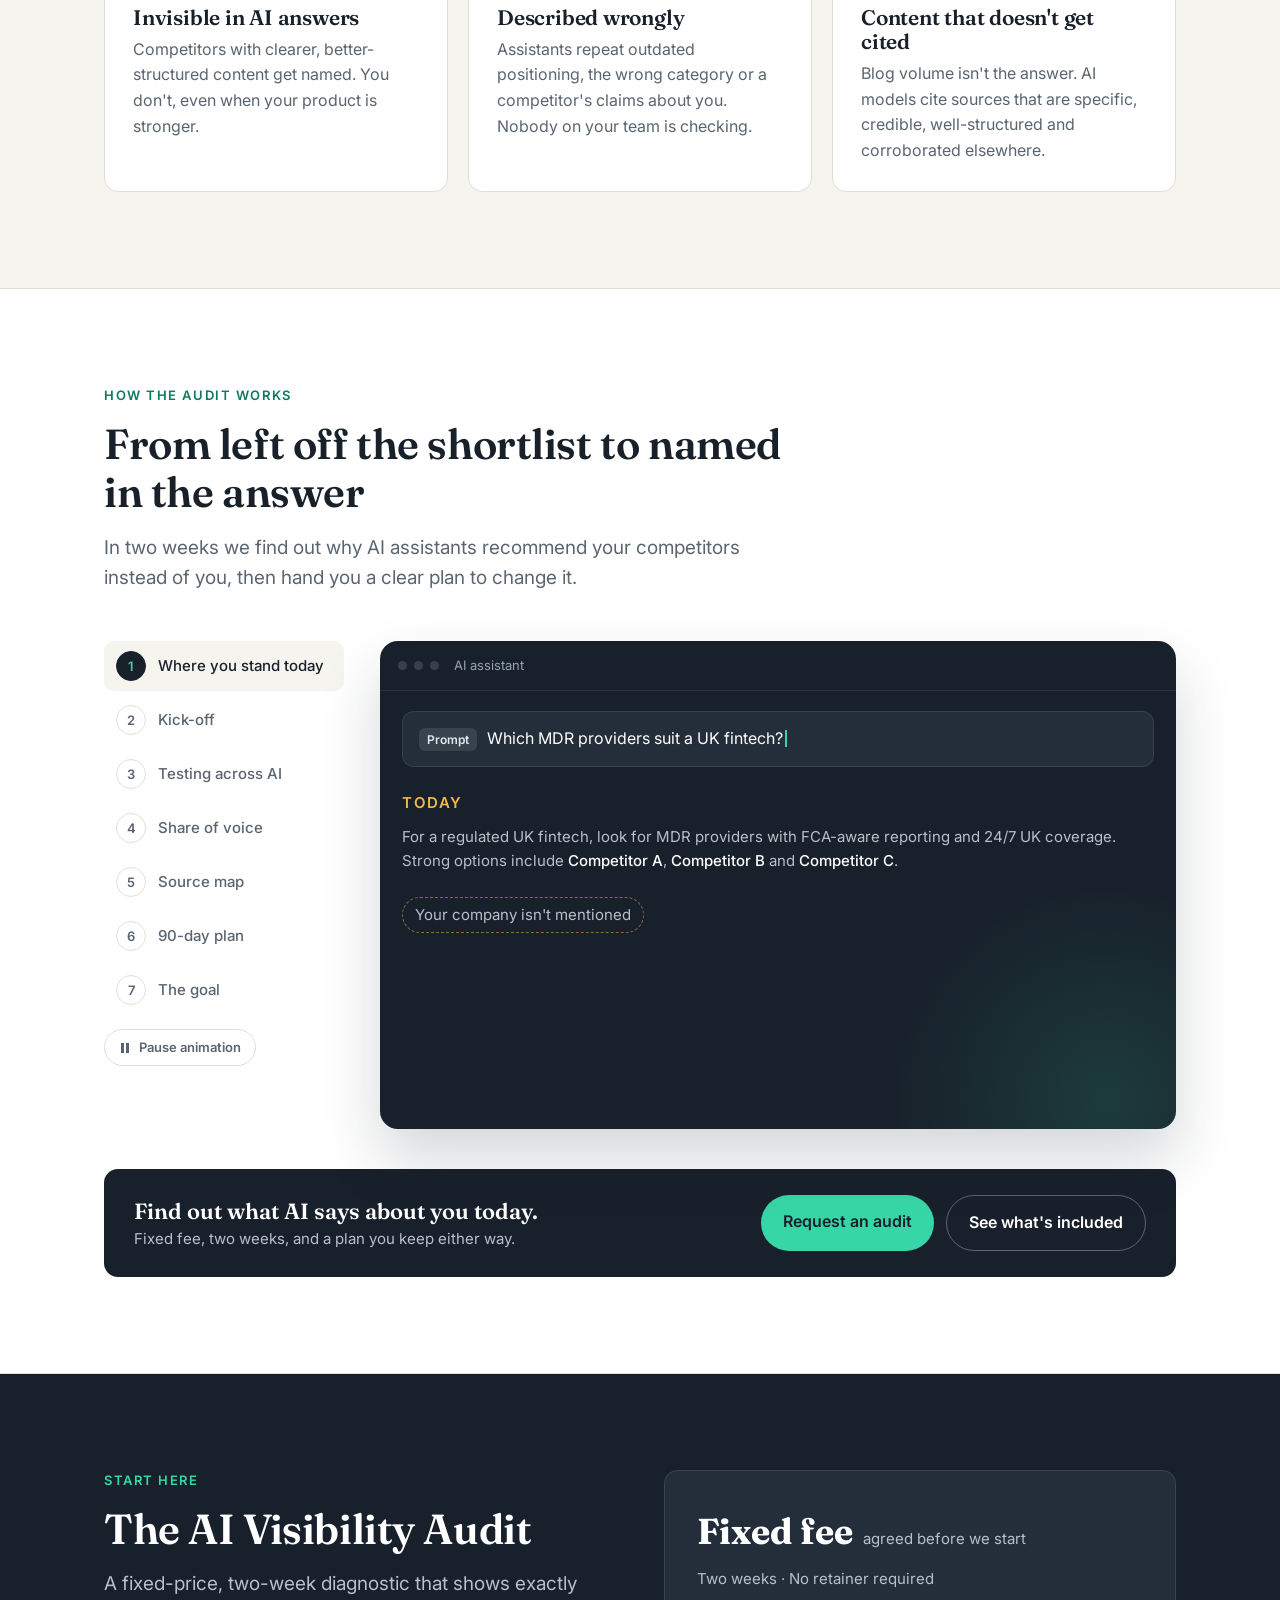
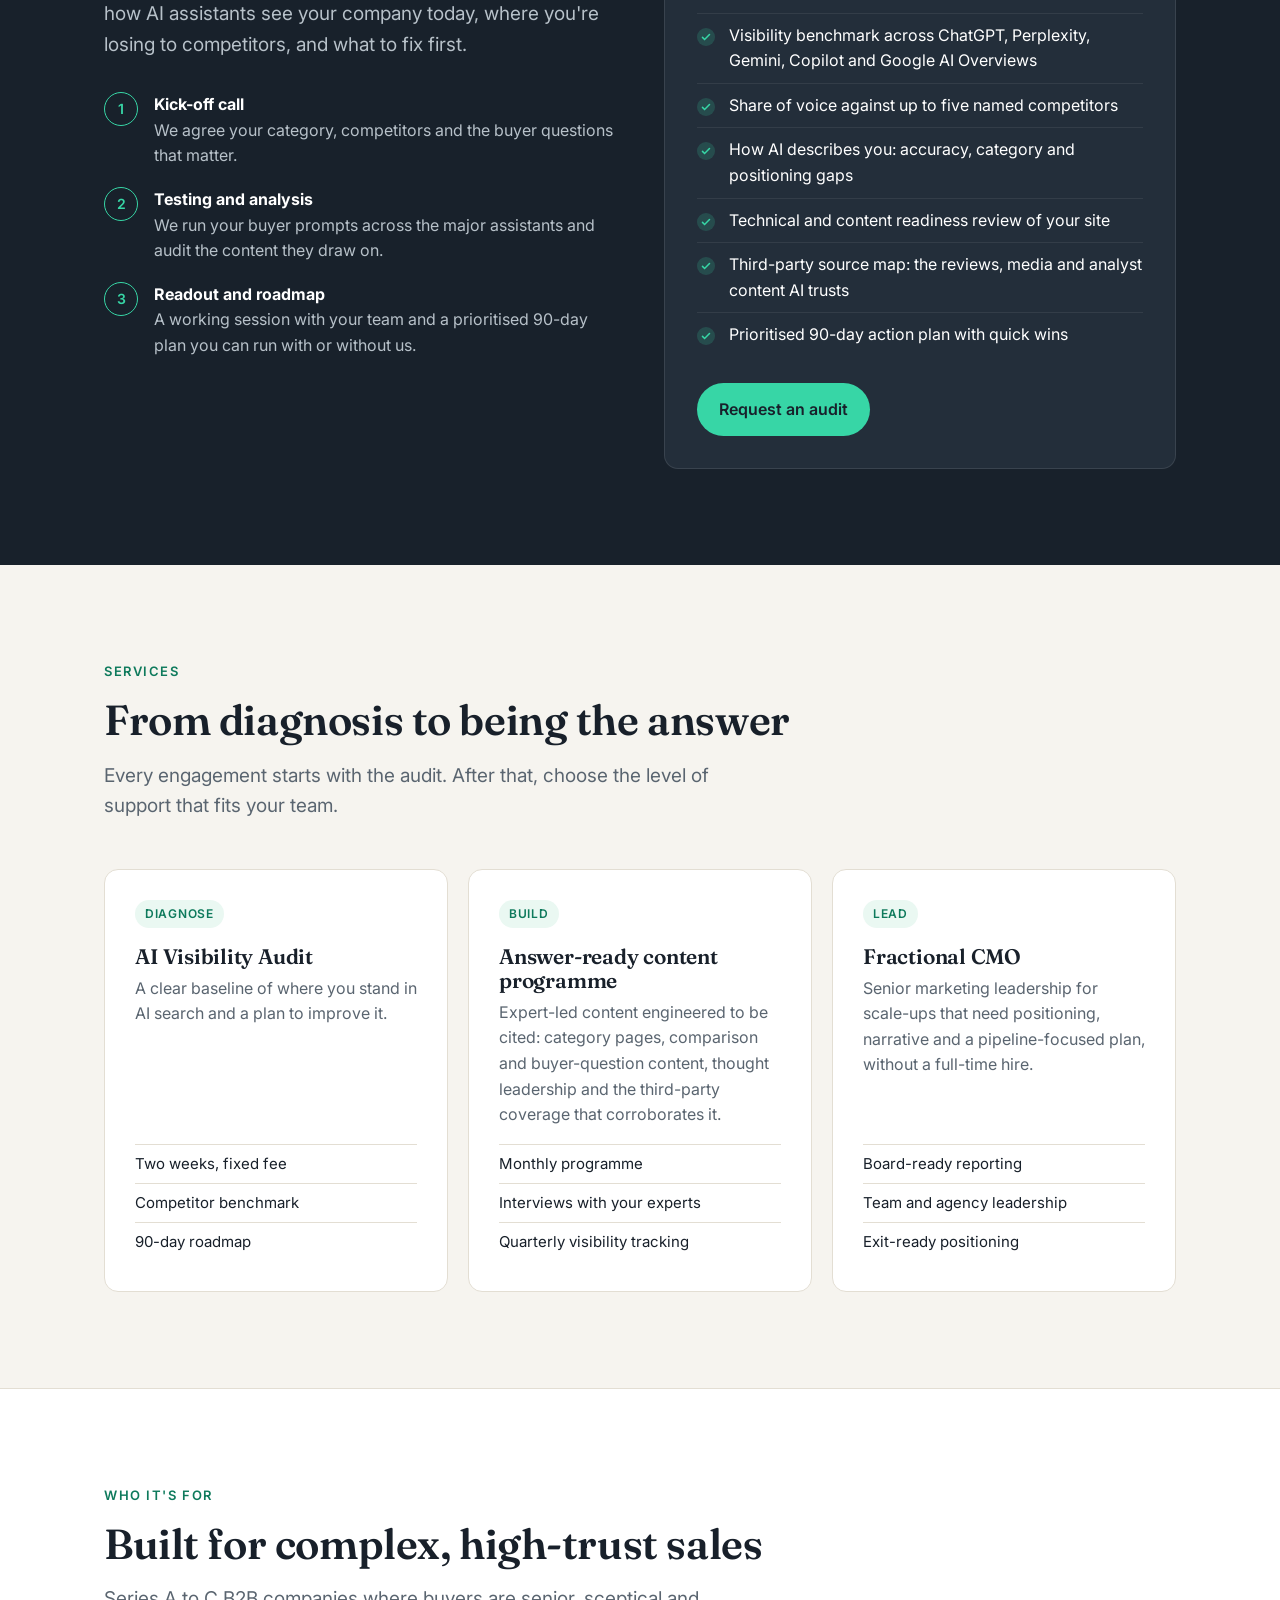
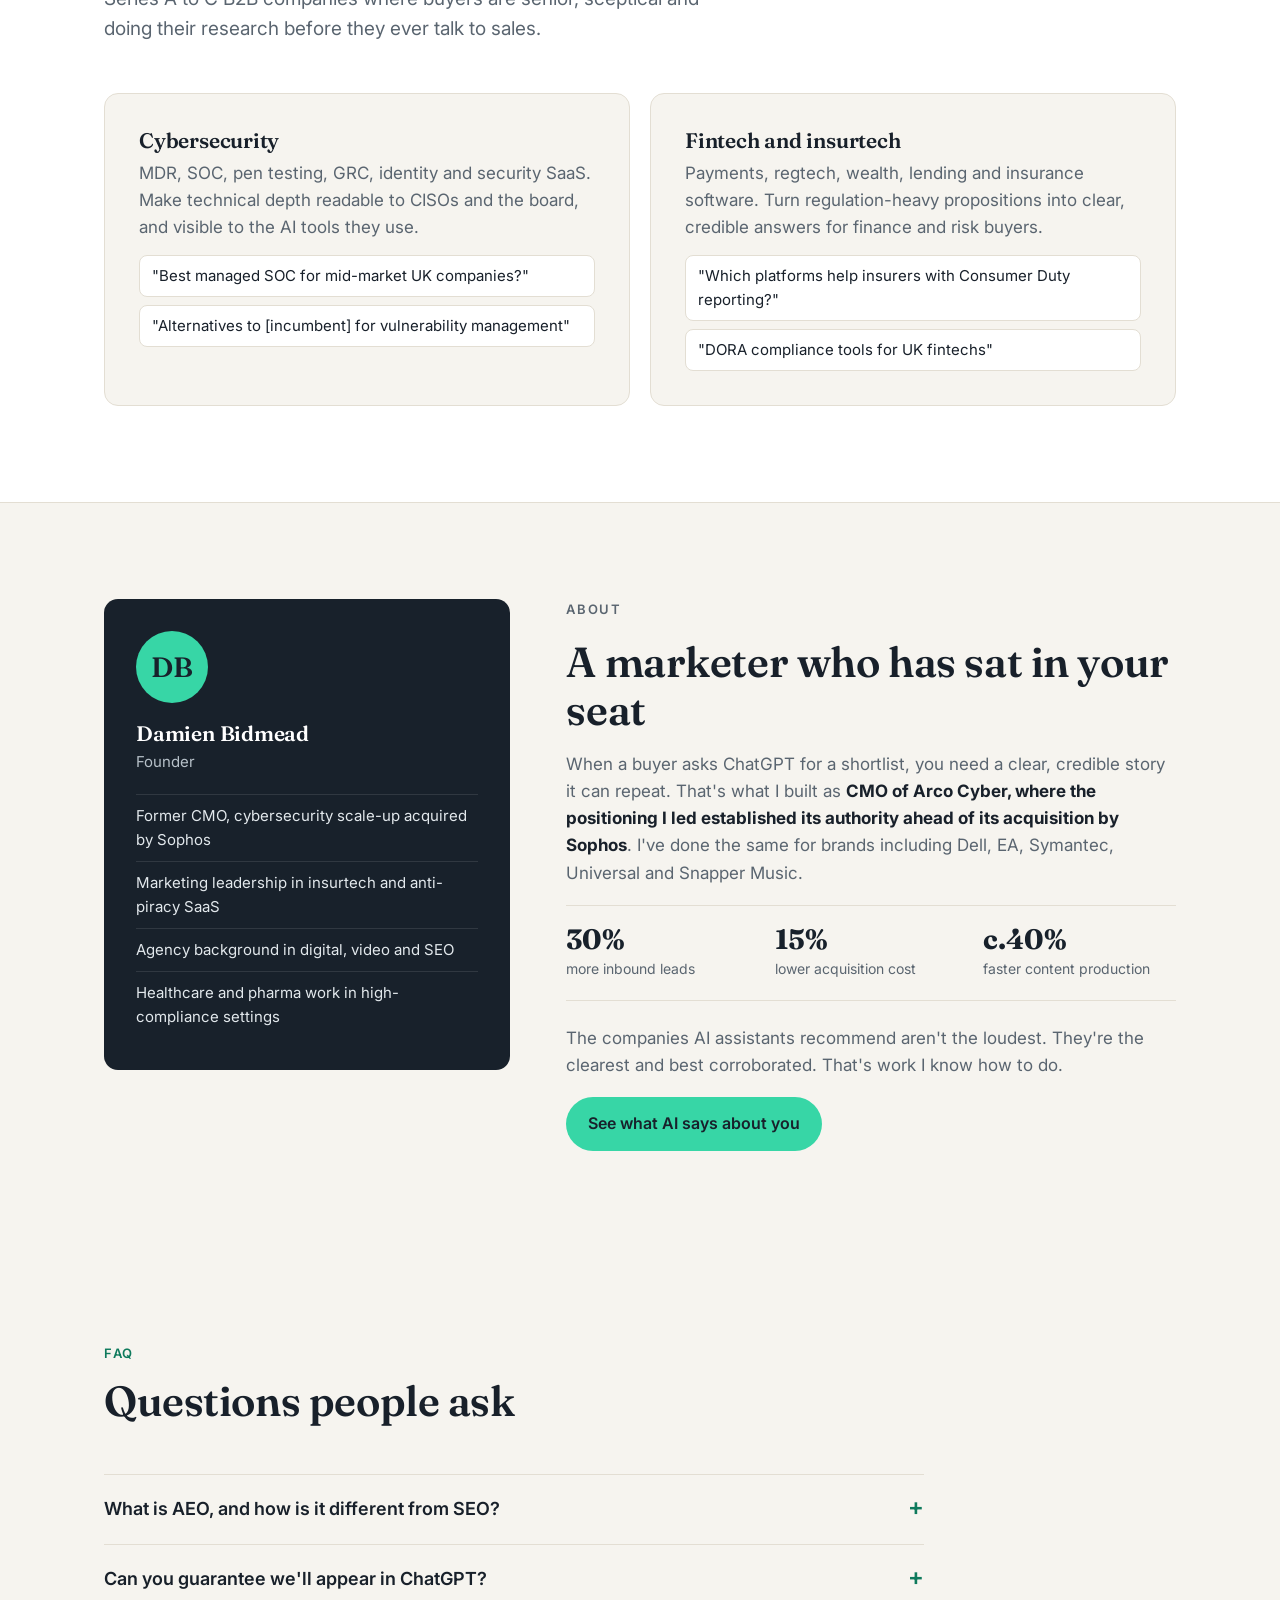
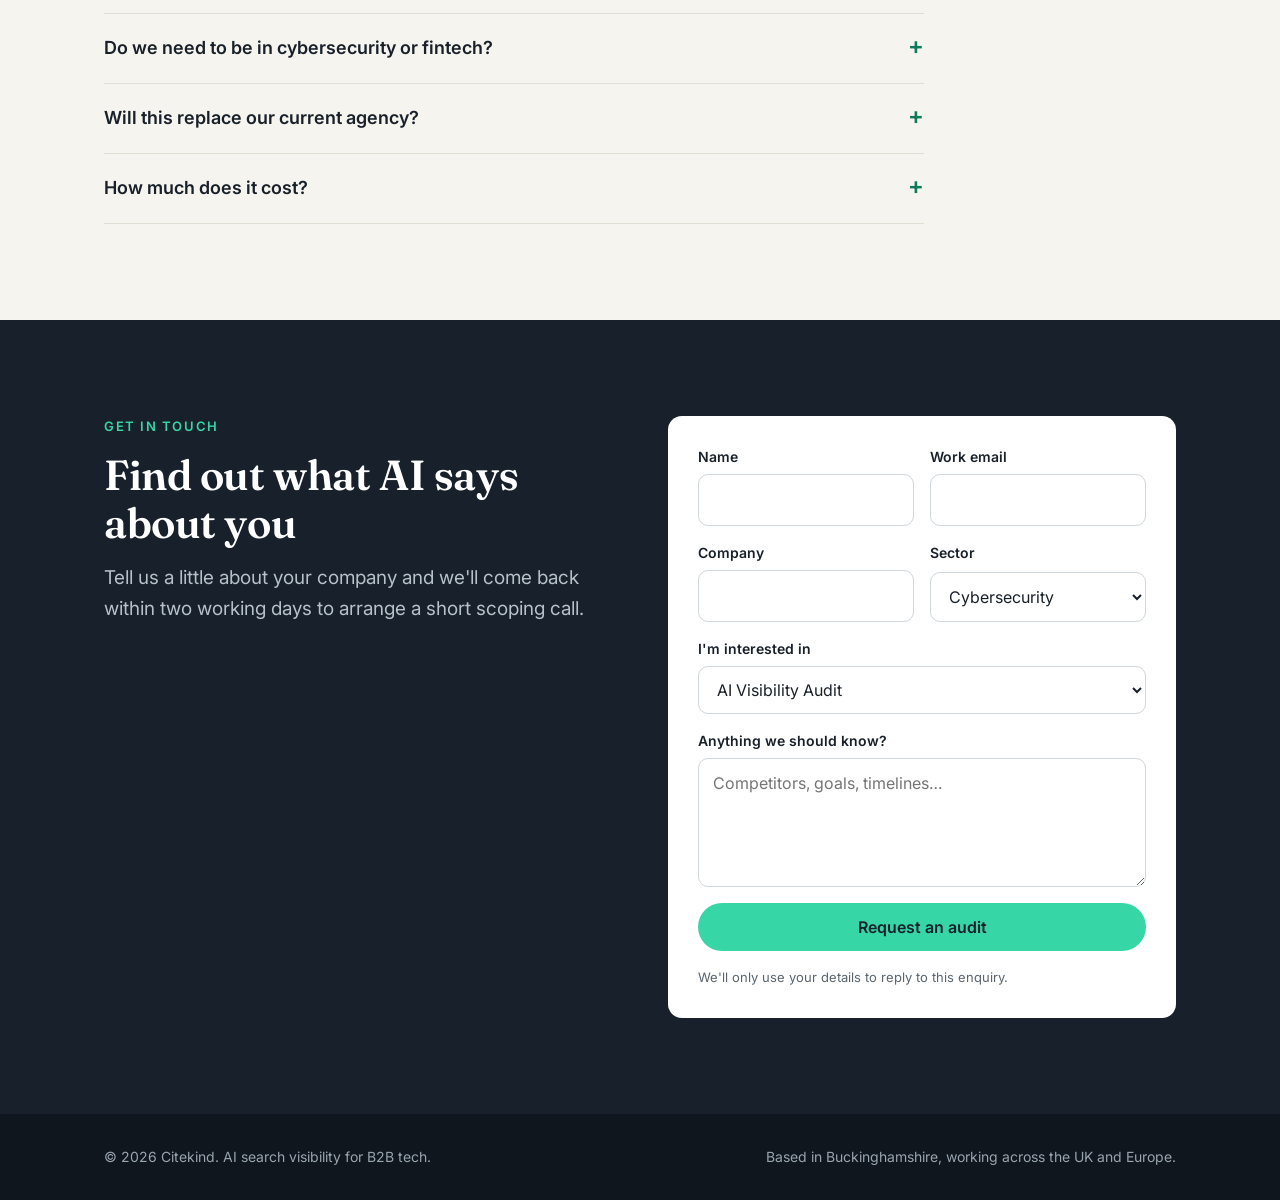
==== commit a691d8c4: "Rewrite About bio around buyer benefit with a proof row (#7) Claude-Session: https://claude.ai/code/" ====
--- a/index.html
+++ b/index.html
@@ -133,6 +133,10 @@
 .about-card li{padding:9px 0;border-top:1px solid rgba(255,255,255,.1);color:#e2e8ec}
 .about-copy p{margin-bottom:18px;color:var(--muted)}
 .about-copy p strong{color:var(--text)}
+.about-proof{list-style:none;display:grid;grid-template-columns:repeat(3,1fr);gap:16px;margin:4px 0 24px;padding:18px 0;border-top:1px solid var(--line);border-bottom:1px solid var(--line)}
+.about-proof b{display:block;font-family:Fraunces,serif;font-size:28px;color:var(--ink);line-height:1.1}
+.about-proof span{font-size:14px;color:var(--muted)}
+@media(max-width:480px){.about-proof{grid-template-columns:1fr;gap:10px}.about-proof li{display:flex;align-items:baseline;gap:10px}}
 @media(max-width:860px){.about-grid{grid-template-columns:1fr}}
 
 /* faq */
@@ -649,10 +653,14 @@
     <div class="about-copy">
       <p class="eyebrow">About</p>
       <h2>A marketer who has sat in your seat</h2>
-      <p>I've spent more than 15 years in B2B technology marketing, most recently as <strong>CMO of Arco Cyber, a cybersecurity SaaS and services scale-up, through its acquisition by Sophos</strong>. I built the positioning, narrative and executive thought leadership that established its authority in the market, and stayed on to lead marketing through the integration.</p>
-      <p>Across my career I've delivered <strong>30% more inbound leads and a 15% lower cost of acquisition</strong>, led a 16-person marketing team across the UK, EMEA and APAC, and introduced AI-enabled workflows that sped up content production by around 40% without losing quality or brand voice.</p>
-      <p>Citekind exists because I watched buyer research move into AI assistants faster than most marketing teams noticed. The companies that win there aren't the loudest. They're the clearest, most specific and best corroborated. That's work I know how to do.</p>
-      <a class="btn btn-primary" href="#contact">Talk to me about an audit</a>
+      <p>When a buyer asks ChatGPT for a shortlist, you need a clear, credible story it can repeat. That's what I built as <strong>CMO of Arco Cyber, where the positioning I led established its authority ahead of its acquisition by Sophos</strong>. I've done the same for brands including Dell, EA, Symantec, Universal and Snapper Music.</p>
+      <ul class="about-proof" aria-label="Results">
+        <li><b>30%</b><span>more inbound leads</span></li>
+        <li><b>15%</b><span>lower acquisition cost</span></li>
+        <li><b>c.40%</b><span>faster content production</span></li>
+      </ul>
+      <p>The companies AI assistants recommend aren't the loudest. They're the clearest and best corroborated. That's work I know how to do.</p>
+      <a class="btn btn-primary" href="#contact">See what AI says about you</a>
     </div>
   </div>
 </section>
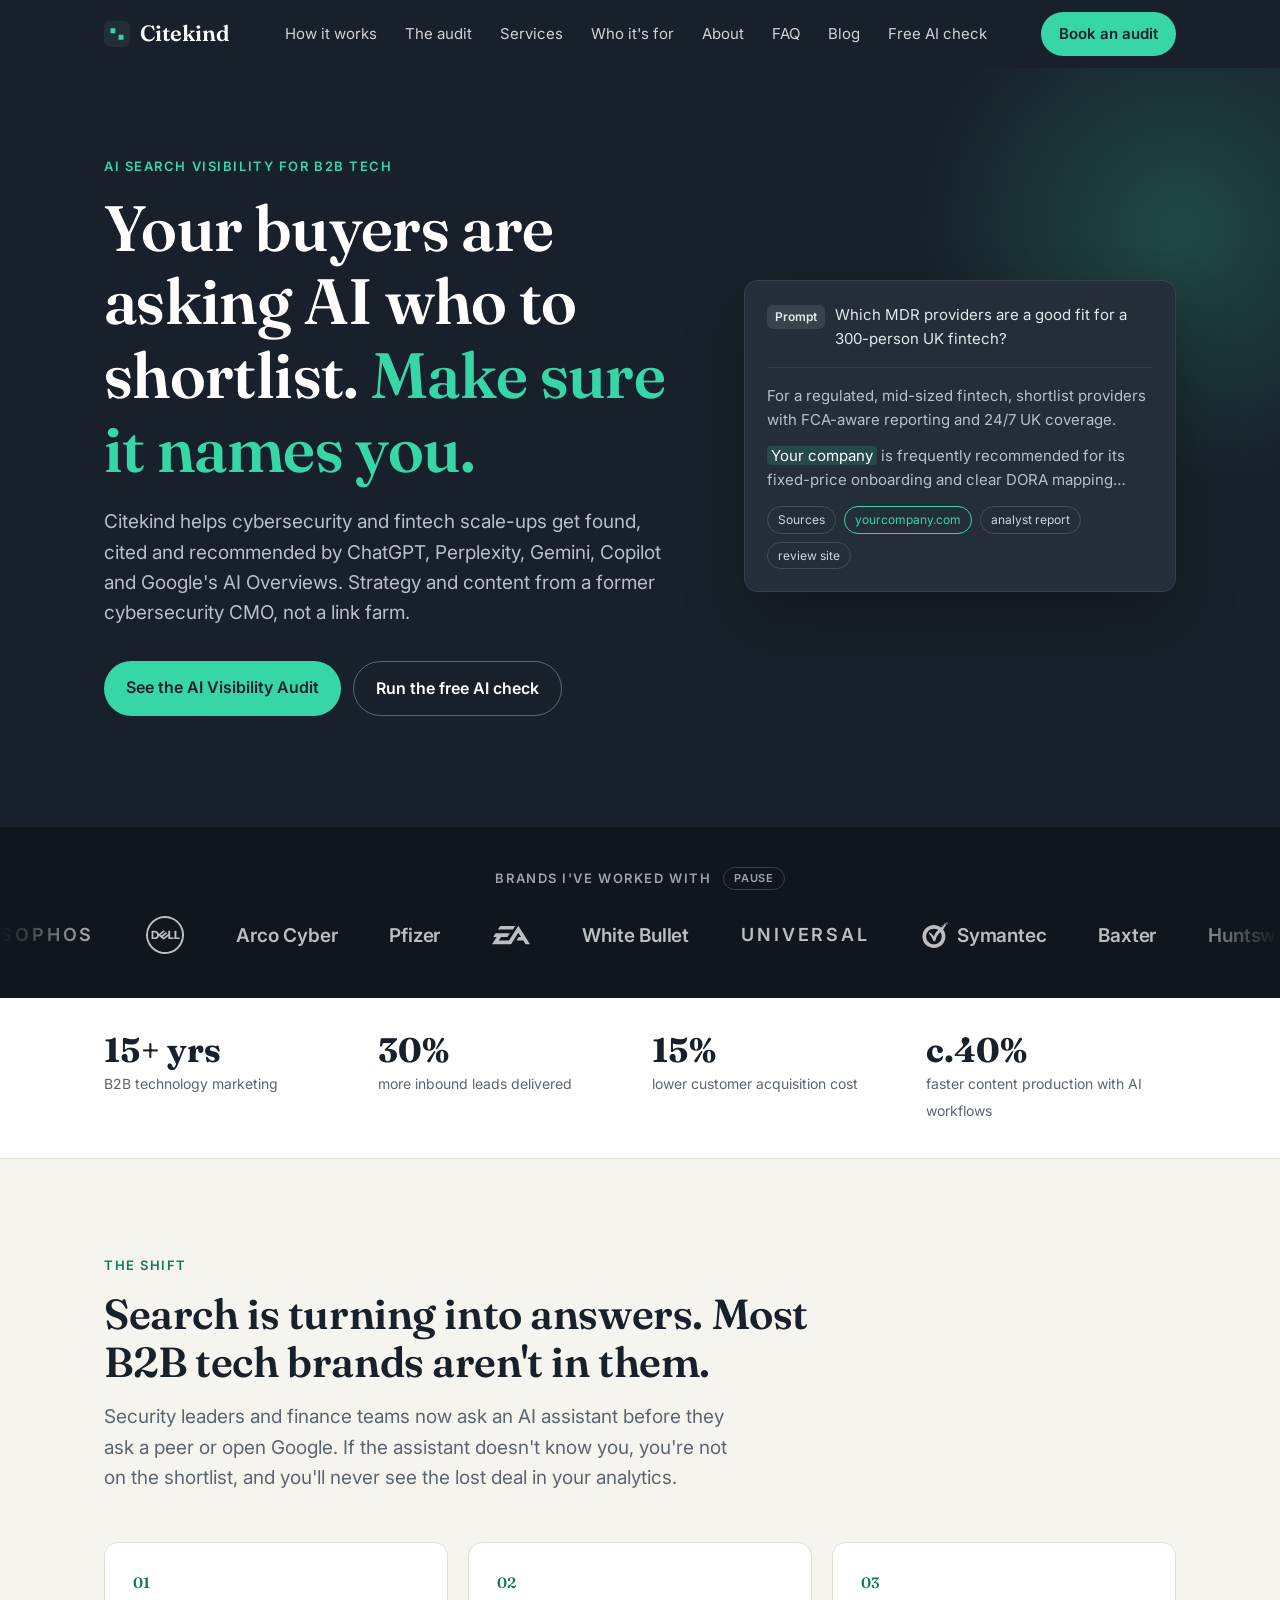
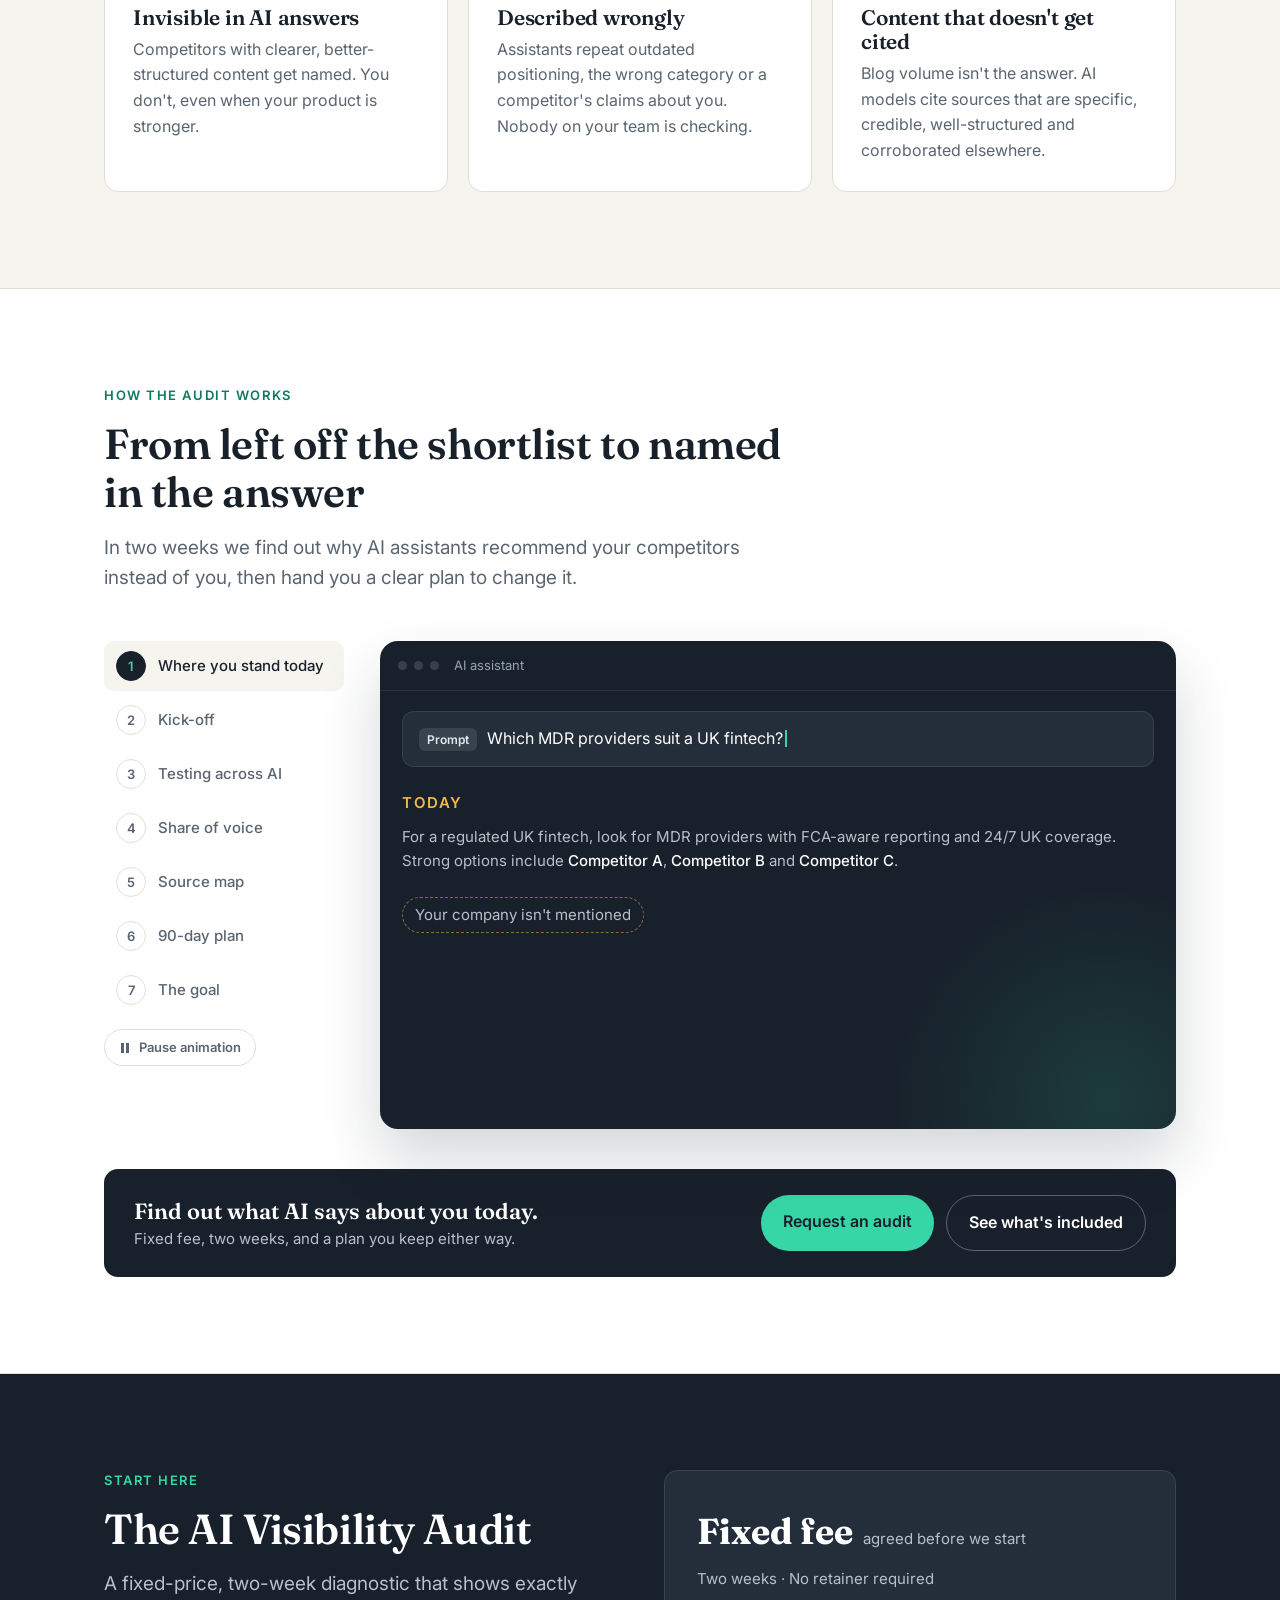
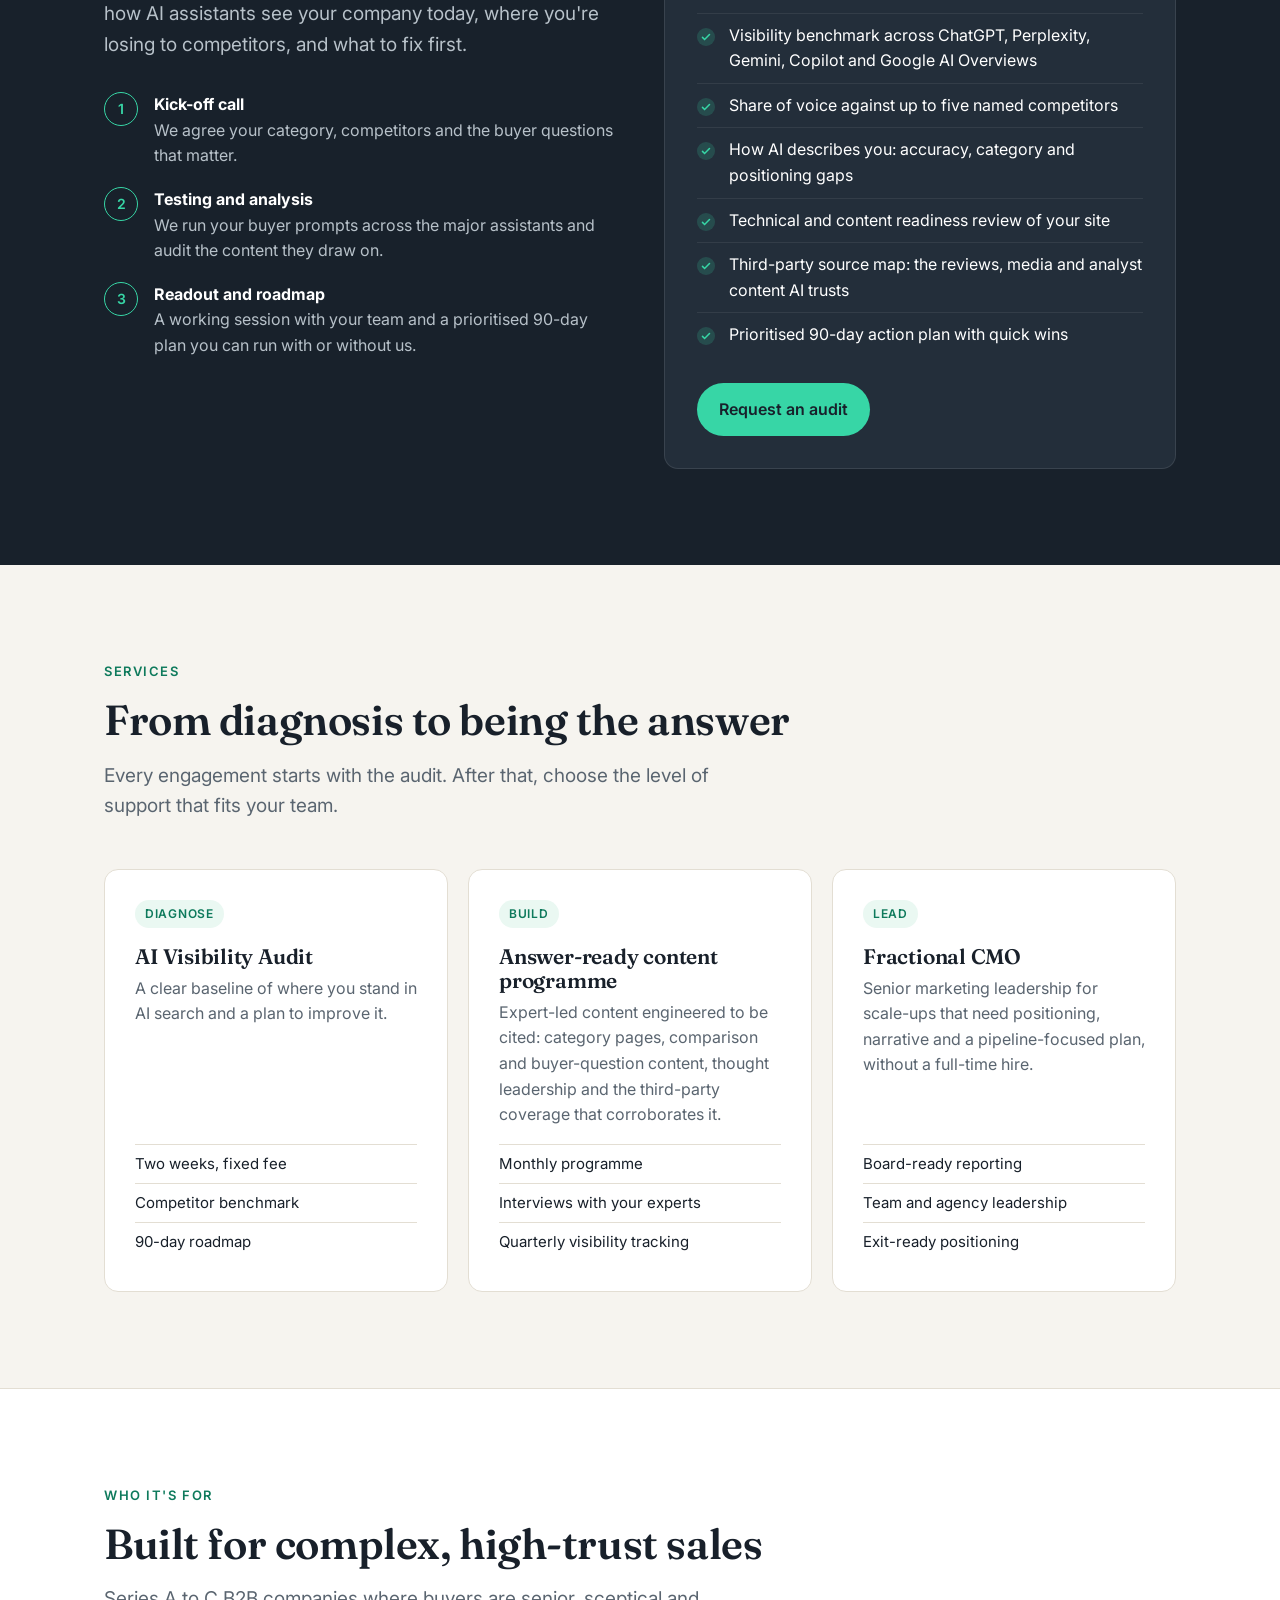
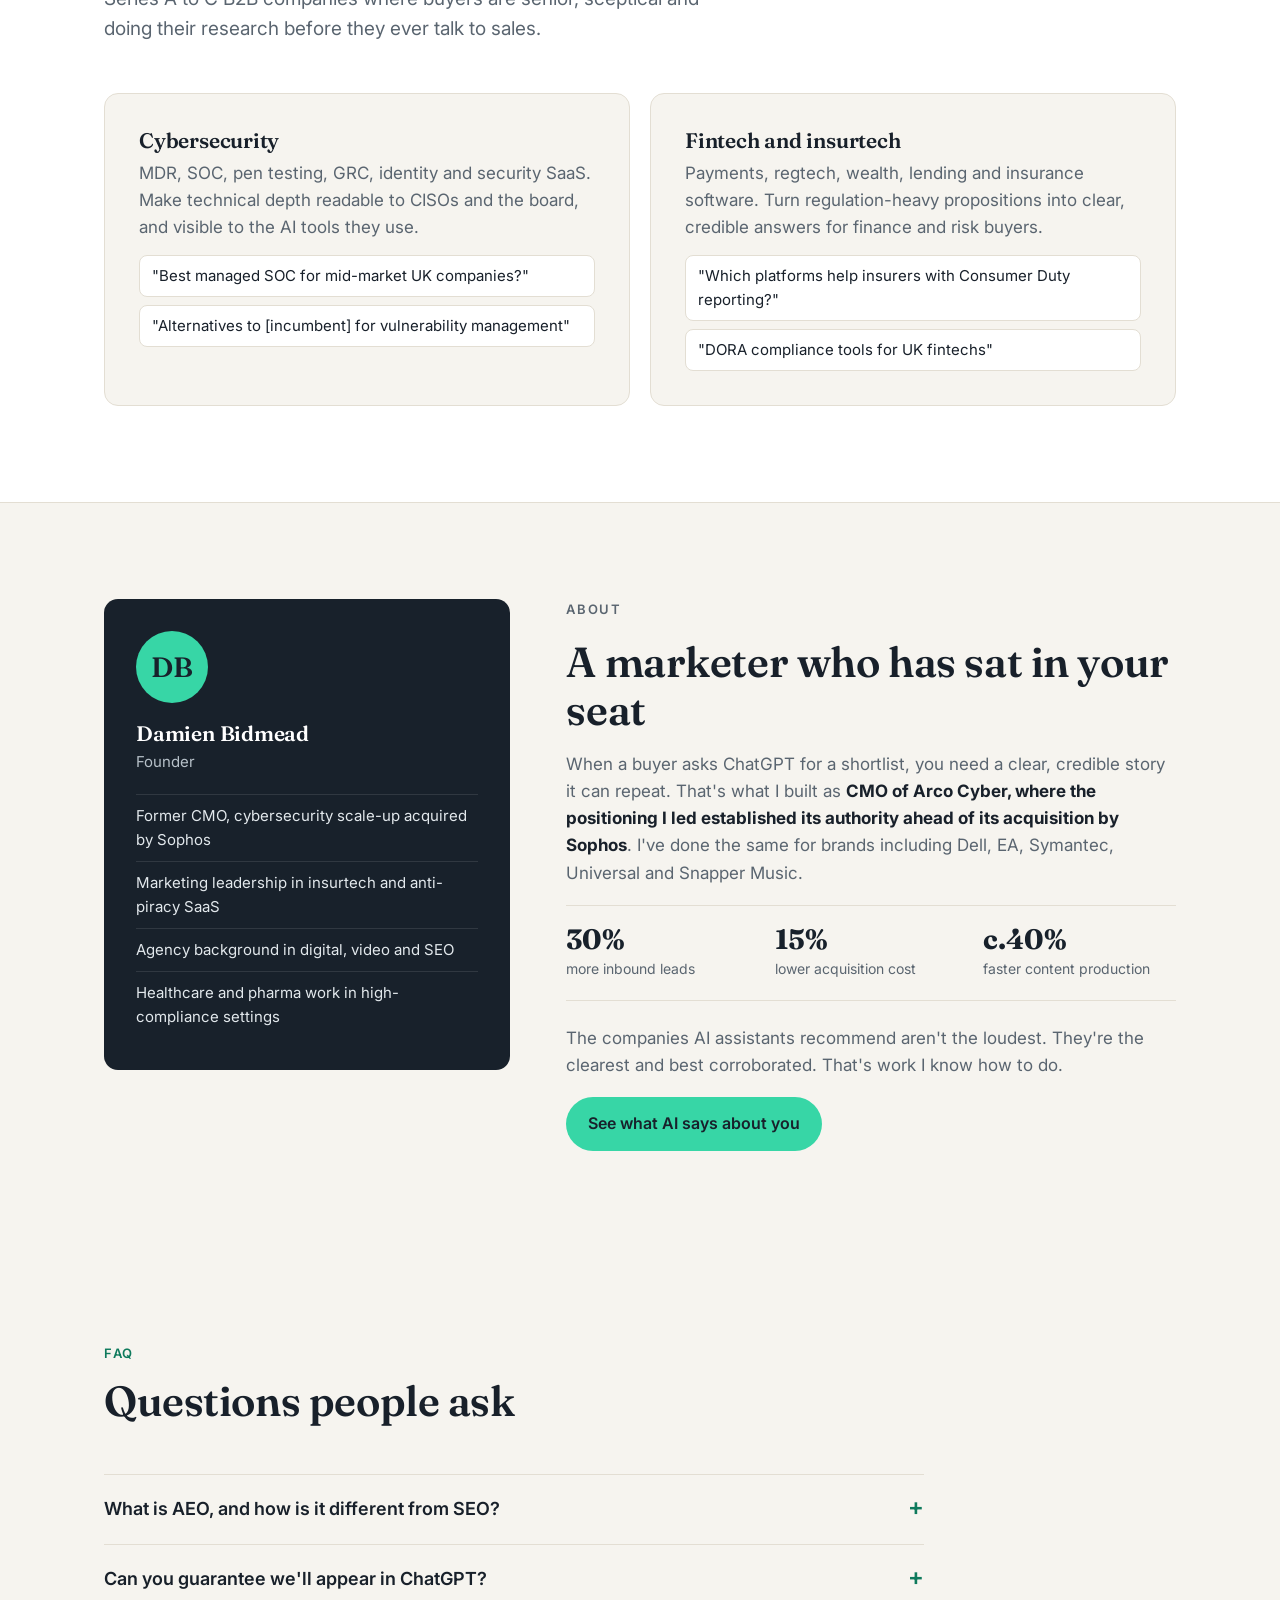
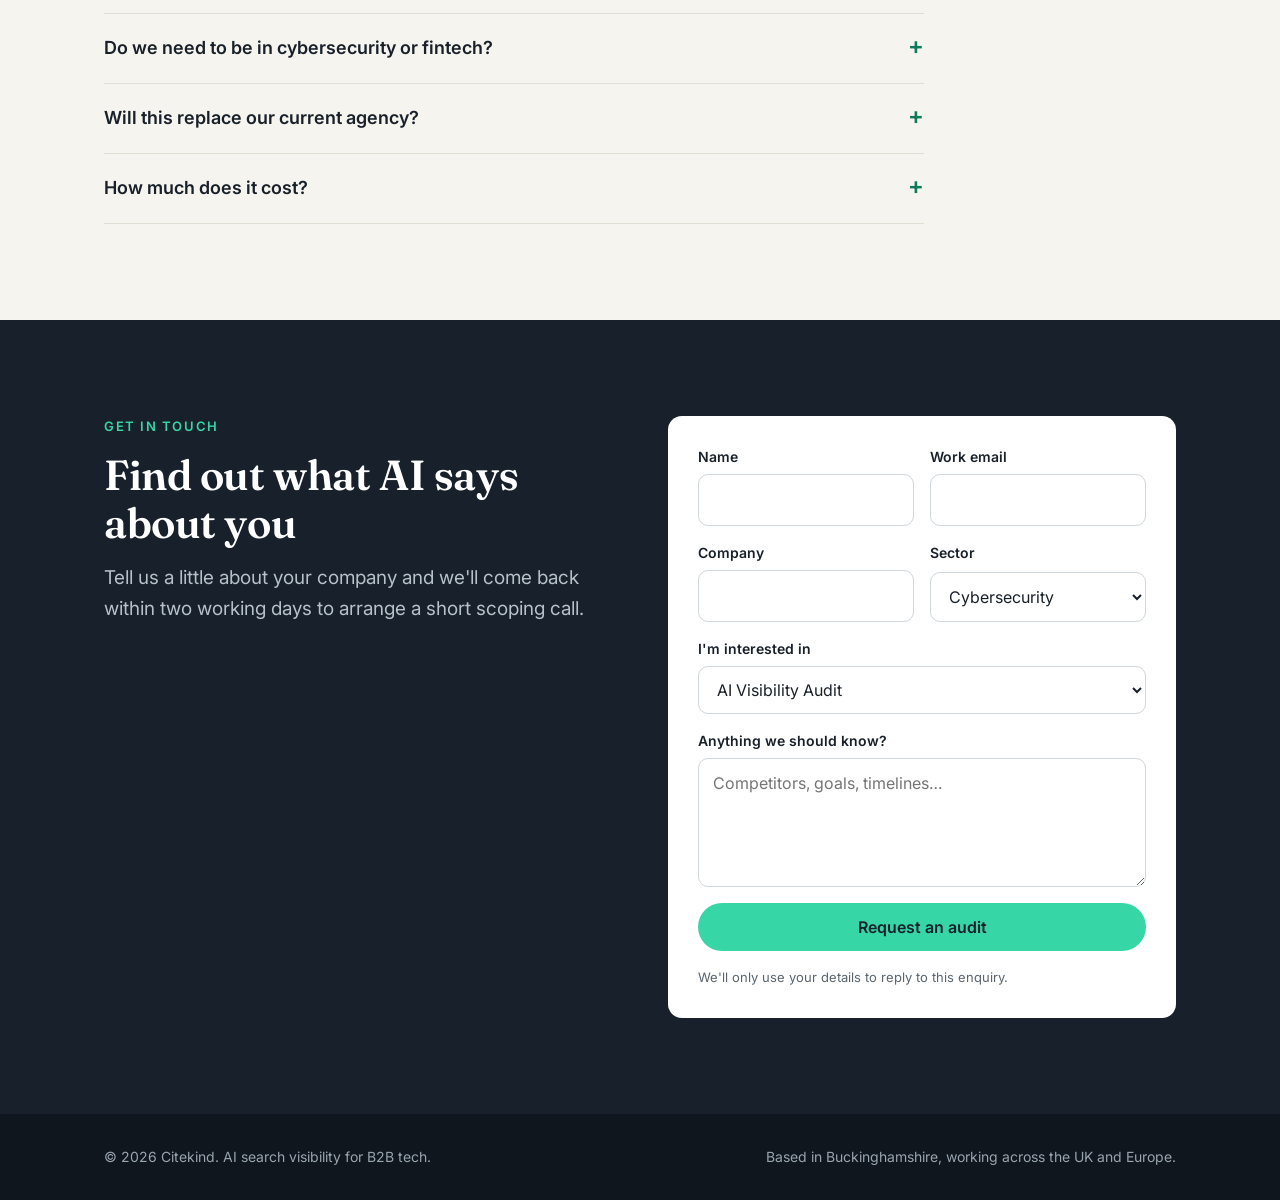
==== commit d6d2a0f5: "Add free AI visibility checker at /check Readiness score via a Netlify Function (SSRF-safe fetch, ti" ====
--- a/index.html
+++ b/index.html
@@ -4,7 +4,7 @@
 <meta charset="utf-8">
 <meta name="viewport" content="width=device-width, initial-scale=1">
 <title>Citekind | AI search visibility for cybersecurity and fintech scale-ups</title>
-<meta name="description" content="Citekind helps B2B cybersecurity and fintech scale-ups get found, cited and recommended by AI assistants like ChatGPT, Perplexity, Gemini and Copilot. Start with a fixed-price AI Visibility Audit.">
+<meta name="description" content="Citekind helps B2B cybersecurity and fintech scale-ups get cited and recommended by ChatGPT, Perplexity and other AI assistants. Start with a fixed-price audit.">
 <link rel="canonical" href="https://citekind.com/">
 <meta property="og:url" content="https://citekind.com/">
 <link rel="preconnect" href="https://fonts.googleapis.com">
@@ -44,10 +44,10 @@
 .logo{display:flex;align-items:center;gap:10px;font-family:Fraunces,serif;font-size:22px;font-weight:600;text-decoration:none}
 .logo svg{width:26px;height:26px}
 .nav ul{display:flex;gap:28px;list-style:none;font-size:15px}
-.nav ul a{text-decoration:none;opacity:.8}
+.nav ul a{text-decoration:none;opacity:.8;white-space:nowrap}
 .nav ul a:hover{opacity:1}
 .nav .btn{padding:10px 18px;font-size:15px}
-@media(max-width:820px){.nav ul{display:none}}
+@media(max-width:1060px){.nav ul{display:none}}
 
 /* hero */
 .hero{background:var(--ink);color:#fff;padding:88px 0 110px;position:relative;overflow:hidden}
@@ -336,6 +336,7 @@
       <li><a href="#about">About</a></li>
       <li><a href="#faq">FAQ</a></li>
       <li><a href="blog/">Blog</a></li>
+      <li><a href="check/">Free AI check</a></li>
     </ul>
     <a class="btn btn-primary" href="#contact">Book an audit</a>
   </nav>
@@ -351,7 +352,7 @@
       <p class="lead">Citekind helps cybersecurity and fintech scale-ups get found, cited and recommended by ChatGPT, Perplexity, Gemini, Copilot and Google's AI Overviews. Strategy and content from a former cybersecurity CMO, not a link farm.</p>
       <div class="hero-ctas">
         <a class="btn btn-primary" href="#audit">See the AI Visibility Audit</a>
-        <a class="btn btn-ghost" href="#about">Who's behind it</a>
+        <a class="btn btn-ghost" href="check/">Run the free AI check</a>
       </div>
     </div>
     <div class="answer" aria-label="Example of an AI assistant answer citing a vendor">
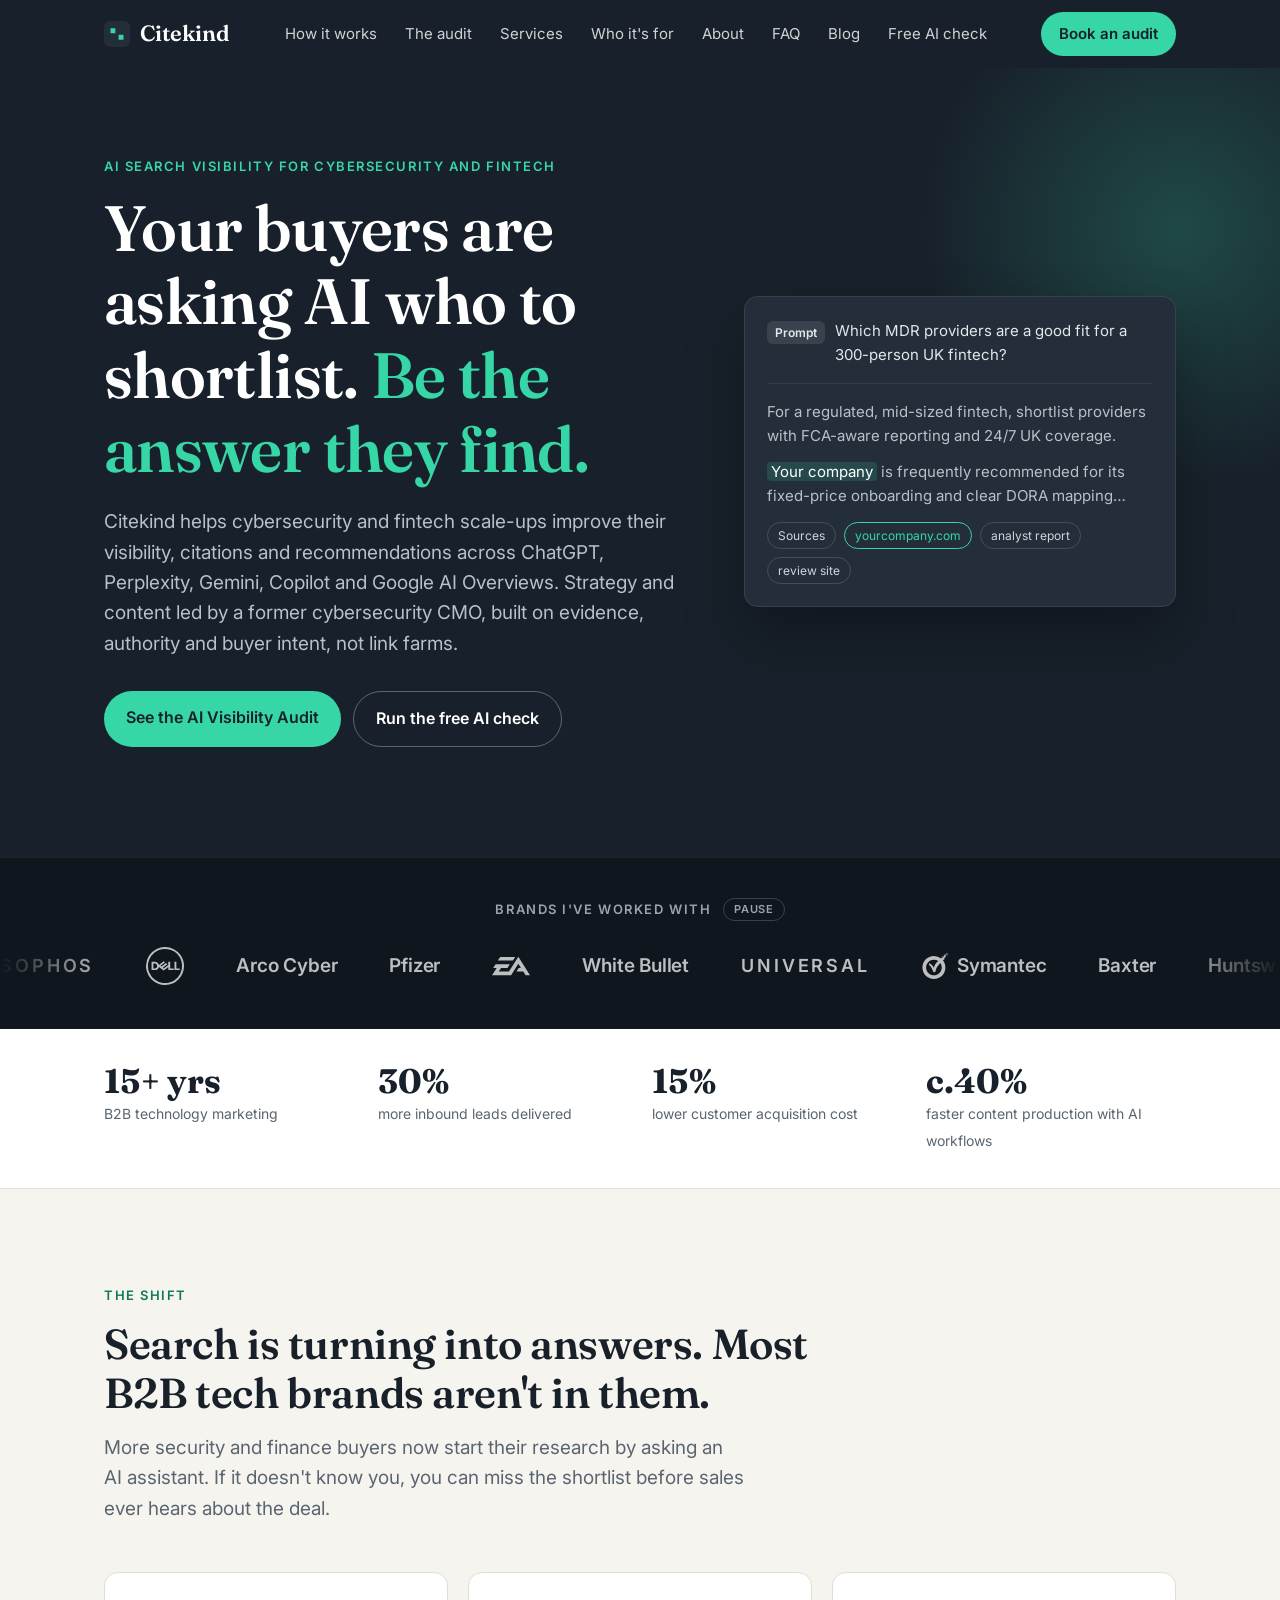
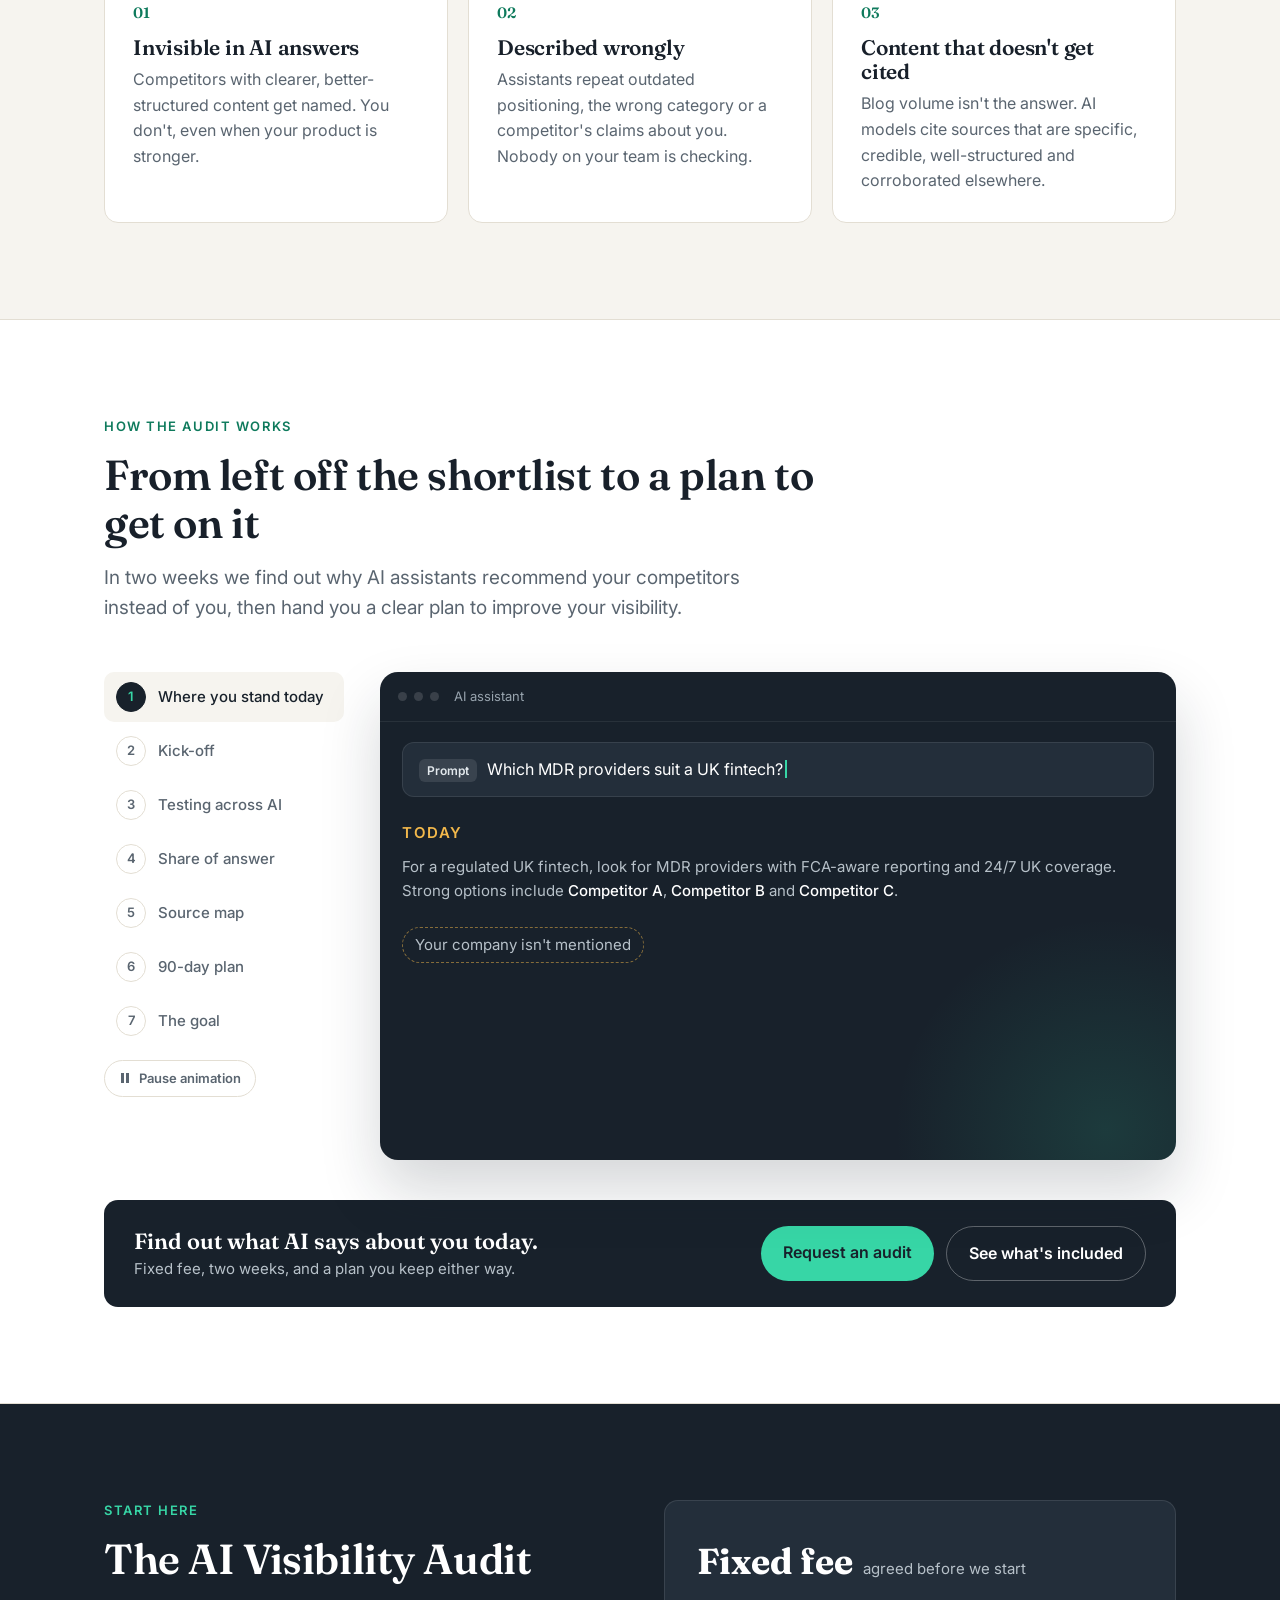
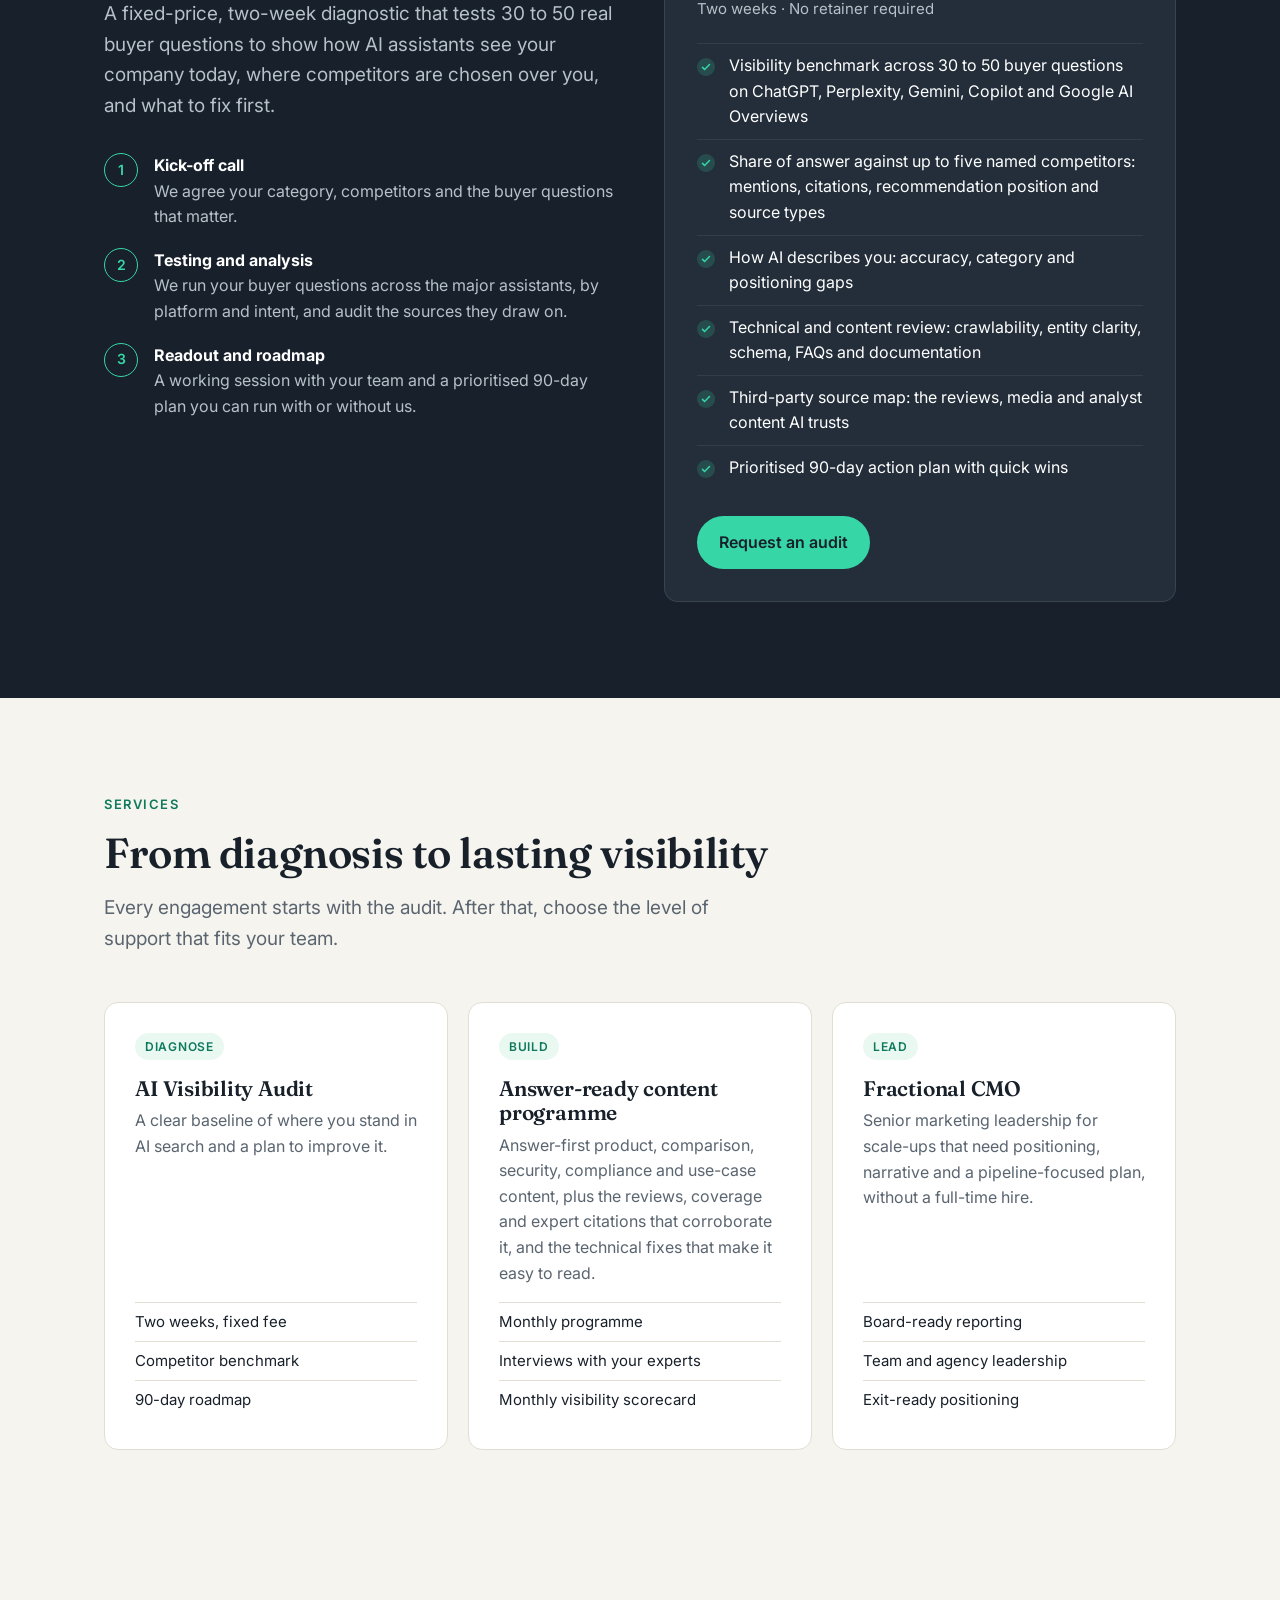
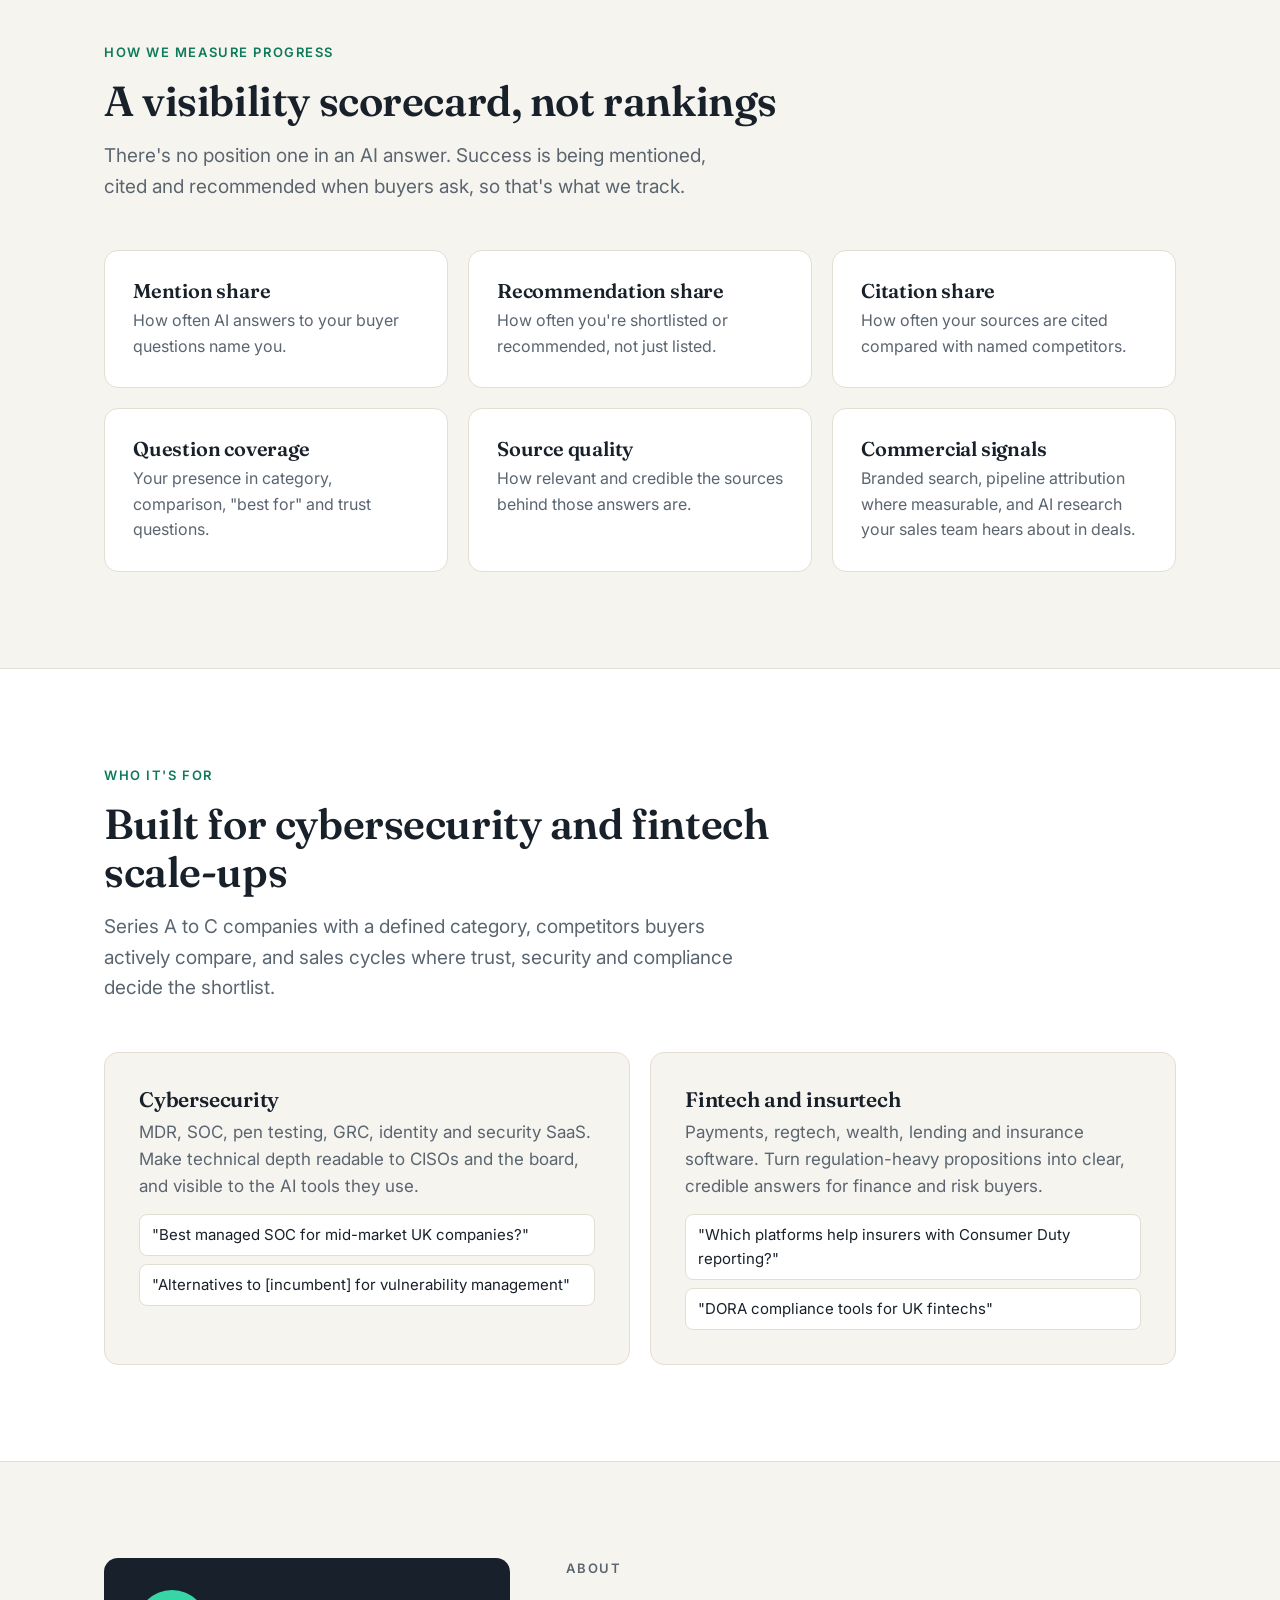
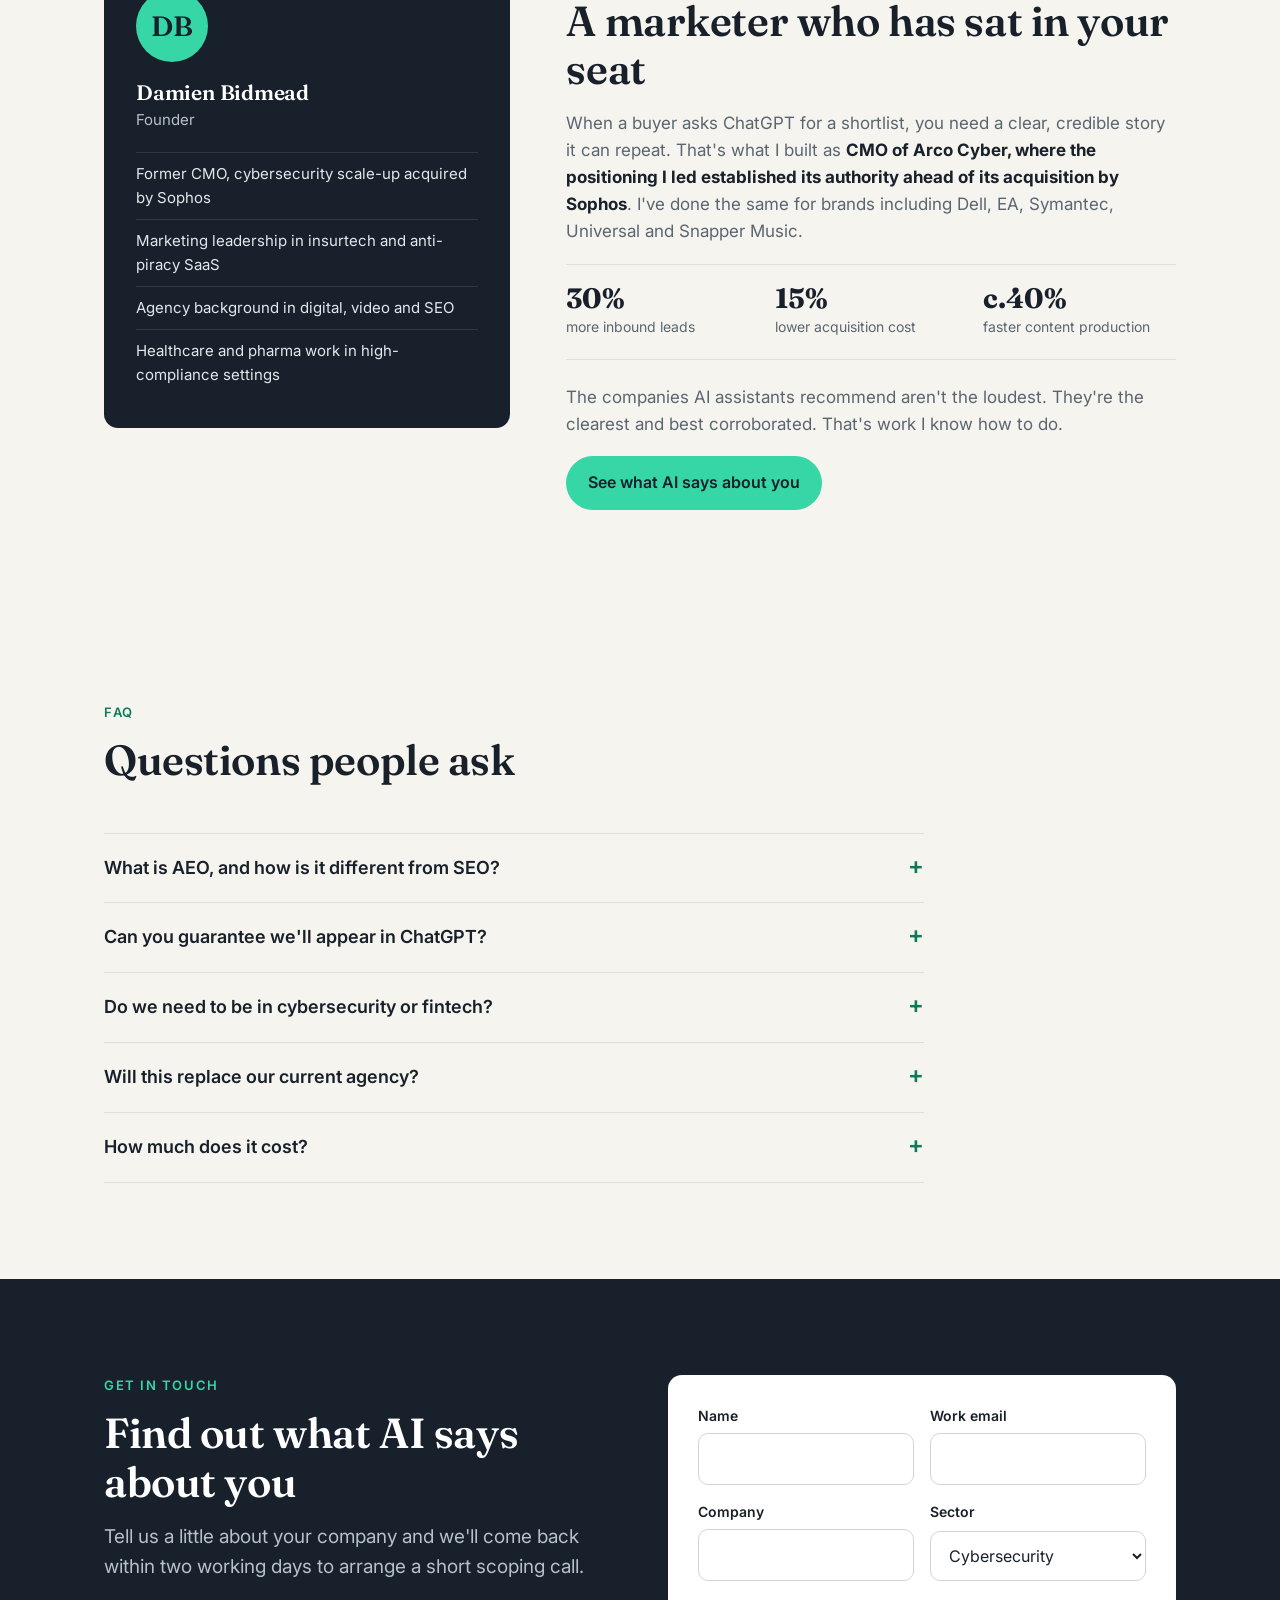
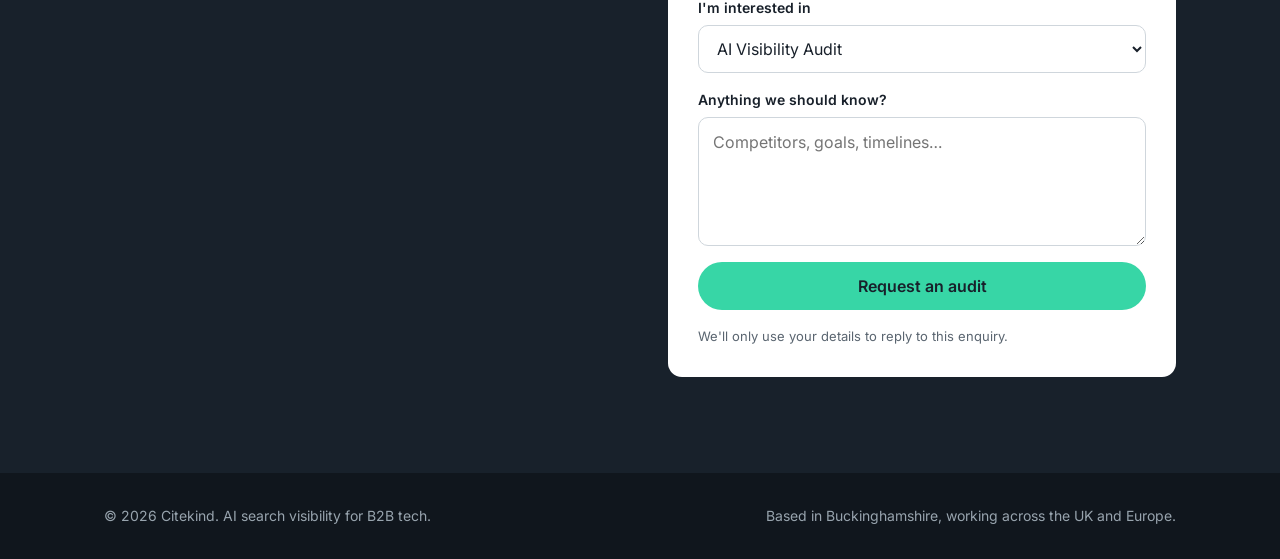
==== commit 36aa01ca: "Replace overpromises with a credible promise and visibility scorecard Hero now reads 'Be the answer " ====
--- a/index.html
+++ b/index.html
@@ -4,7 +4,10 @@
 <meta charset="utf-8">
 <meta name="viewport" content="width=device-width, initial-scale=1">
 <title>Citekind | AI search visibility for cybersecurity and fintech scale-ups</title>
-<meta name="description" content="Citekind helps B2B cybersecurity and fintech scale-ups get cited and recommended by ChatGPT, Perplexity and other AI assistants. Start with a fixed-price audit.">
+<meta name="description" content="Citekind helps cybersecurity and fintech scale-ups improve how often ChatGPT, Perplexity and other AI assistants cite and recommend them. Start with a fixed-price audit.">
+<meta property="og:type" content="website">
+<meta property="og:title" content="Citekind | Be the answer your buyers find in AI search">
+<meta property="og:description" content="Your buyers are asking AI who to shortlist. Citekind helps cybersecurity and fintech scale-ups improve their visibility, citations and recommendations in AI answers.">
 <link rel="canonical" href="https://citekind.com/">
 <meta property="og:url" content="https://citekind.com/">
 <link rel="preconnect" href="https://fonts.googleapis.com">
@@ -83,6 +86,9 @@
 .pcard{background:var(--card);border:1px solid var(--line);border-radius:var(--radius);padding:28px}
 .pcard .n{font-family:Fraunces,serif;font-size:15px;color:var(--accent-ink);font-weight:600;margin-bottom:10px}
 .pcard p{color:var(--muted);font-size:16px}
+.score-grid{display:grid;grid-template-columns:repeat(3,1fr);gap:20px}
+.score-grid .pcard h3{font-size:20px;margin-bottom:6px}
+@media(max-width:860px){.score-grid{grid-template-columns:1fr}}
 @media(max-width:860px){.problem-grid{grid-template-columns:1fr}}
 
 /* audit */
@@ -347,9 +353,9 @@
 <section class="hero">
   <div class="wrap hero-grid">
     <div>
-      <p class="eyebrow">AI search visibility for B2B tech</p>
-      <h1>Your buyers are asking AI who to shortlist. <em>Make sure it names you.</em></h1>
-      <p class="lead">Citekind helps cybersecurity and fintech scale-ups get found, cited and recommended by ChatGPT, Perplexity, Gemini, Copilot and Google's AI Overviews. Strategy and content from a former cybersecurity CMO, not a link farm.</p>
+      <p class="eyebrow">AI search visibility for cybersecurity and fintech</p>
+      <h1>Your buyers are asking AI who to shortlist. <em>Be the answer they find.</em></h1>
+      <p class="lead">Citekind helps cybersecurity and fintech scale-ups improve their visibility, citations and recommendations across ChatGPT, Perplexity, Gemini, Copilot and Google AI Overviews. Strategy and content led by a former cybersecurity CMO, built on evidence, authority and buyer intent, not link farms.</p>
       <div class="hero-ctas">
         <a class="btn btn-primary" href="#audit">See the AI Visibility Audit</a>
         <a class="btn btn-ghost" href="check/">Run the free AI check</a>
@@ -427,7 +433,7 @@
     <div class="section-head">
       <p class="eyebrow">The shift</p>
       <h2>Search is turning into answers. Most B2B tech brands aren't in them.</h2>
-      <p class="lead">Security leaders and finance teams now ask an AI assistant before they ask a peer or open Google. If the assistant doesn't know you, you're not on the shortlist, and you'll never see the lost deal in your analytics.</p>
+      <p class="lead">More security and finance buyers now start their research by asking an AI assistant. If it doesn't know you, you can miss the shortlist before sales ever hears about the deal.</p>
     </div>
     <div class="problem-grid">
       <div class="pcard"><div class="n">01</div><h3>Invisible in AI answers</h3><p>Competitors with clearer, better-structured content get named. You don't, even when your product is stronger.</p></div>
@@ -441,8 +447,8 @@
   <div class="wrap">
     <div class="section-head">
       <p class="eyebrow">How the audit works</p>
-      <h2 id="how-title">From left off the shortlist to named in the answer</h2>
-      <p class="lead">In two weeks we find out why AI assistants recommend your competitors instead of you, then hand you a clear plan to change it.</p>
+      <h2 id="how-title">From left off the shortlist to a plan to get on it</h2>
+      <p class="lead">In two weeks we find out why AI assistants recommend your competitors instead of you, then hand you a clear plan to improve your visibility.</p>
     </div>
 
     <div class="hw" id="hw">
@@ -451,7 +457,7 @@
           <li><button type="button" data-step="0"><span class="num">1</span><span class="label">Where you stand today</span><span class="bar"></span></button></li>
           <li><button type="button" data-step="1"><span class="num">2</span><span class="label">Kick-off</span><span class="bar"></span></button></li>
           <li><button type="button" data-step="2"><span class="num">3</span><span class="label">Testing across AI</span><span class="bar"></span></button></li>
-          <li><button type="button" data-step="3"><span class="num">4</span><span class="label">Share of voice</span><span class="bar"></span></button></li>
+          <li><button type="button" data-step="3"><span class="num">4</span><span class="label">Share of answer</span><span class="bar"></span></button></li>
           <li><button type="button" data-step="4"><span class="num">5</span><span class="label">Source map</span><span class="bar"></span></button></li>
           <li><button type="button" data-step="5"><span class="num">6</span><span class="label">90-day plan</span><span class="bar"></span></button></li>
           <li><button type="button" data-step="6"><span class="num">7</span><span class="label">The goal</span><span class="bar"></span></button></li>
@@ -487,7 +493,7 @@
 
           <div class="hw-scene" data-scene="2">
             <p class="hw-tag">Step 2 · Testing</p>
-            <h3>We ask your buyers' questions everywhere they ask them</h3>
+            <h3>We ask 30 to 50 real buyer questions where your buyers ask them</h3>
             <div class="hw-ais">
               <span class="hw-ai"><i></i>ChatGPT</span>
               <span class="hw-ai"><i></i>Perplexity</span>
@@ -498,8 +504,8 @@
           </div>
 
           <div class="hw-scene" data-scene="3">
-            <p class="hw-tag">Step 3 · Share of voice</p>
-            <h3>See who gets recommended, and how often</h3>
+            <p class="hw-tag">Step 3 · Share of answer</p>
+            <h3>See who gets mentioned, cited and recommended</h3>
             <div class="hw-bars">
               <div class="hw-row"><span>Competitor A</span><div class="hw-track"><div class="hw-fill" style="--w:82%"></div></div></div>
               <div class="hw-row"><span>Competitor B</span><div class="hw-track"><div class="hw-fill" style="--w:64%"></div></div></div>
@@ -533,14 +539,14 @@
             <p class="hw-tag">Step 5 · 90-day plan</p>
             <h3>Leave with a prioritised plan you can act on</h3>
             <div class="hw-plan">
-              <div class="hw-pop"><em>Days 1–30</em>Quick wins: fix how AI describes you</div>
+              <div class="hw-pop"><em>Days 1–30</em>Quick wins: fix the facts AI reads about you</div>
               <div class="hw-pop"><em>Days 31–60</em>Publish answer-ready buyer content</div>
               <div class="hw-pop"><em>Days 61–90</em>Earn the third-party mentions AI relies on</div>
             </div>
           </div>
 
           <div class="hw-scene hw-ans" data-scene="6">
-            <p class="hw-tag">The goal</p>
+            <p class="hw-tag">What we work towards</p>
             <p>For a regulated UK fintech, look for MDR providers with FCA-aware reporting and 24/7 UK coverage. Strong options include <span class="hl">Your company</span>, <span class="name">Competitor A</span> and <span class="name">Competitor B</span>.</p>
             <div class="hw-cite"><span>Sources</span><span class="you">yourcompany.com</span><span>review site</span><span>analyst report</span></div>
           </div>
@@ -563,10 +569,10 @@
     <div>
       <p class="eyebrow">Start here</p>
       <h2>The AI Visibility Audit</h2>
-      <p class="lead">A fixed-price, two-week diagnostic that shows exactly how AI assistants see your company today, where you're losing to competitors, and what to fix first.</p>
+      <p class="lead">A fixed-price, two-week diagnostic that tests 30 to 50 real buyer questions to show how AI assistants see your company today, where competitors are chosen over you, and what to fix first.</p>
       <div class="steps">
         <div class="step"><i>1</i><p><b>Kick-off call</b>We agree your category, competitors and the buyer questions that matter.</p></div>
-        <div class="step"><i>2</i><p><b>Testing and analysis</b>We run your buyer prompts across the major assistants and audit the content they draw on.</p></div>
+        <div class="step"><i>2</i><p><b>Testing and analysis</b>We run your buyer questions across the major assistants, by platform and intent, and audit the sources they draw on.</p></div>
         <div class="step"><i>3</i><p><b>Readout and roadmap</b>A working session with your team and a prioritised 90-day plan you can run with or without us.</p></div>
       </div>
     </div>
@@ -574,10 +580,10 @@
       <div class="price"><b>Fixed fee</b><span>agreed before we start</span></div>
       <p class="meta">Two weeks · No retainer required</p>
       <ul class="checks">
-        <li>Visibility benchmark across ChatGPT, Perplexity, Gemini, Copilot and Google AI Overviews</li>
-        <li>Share of voice against up to five named competitors</li>
+        <li>Visibility benchmark across 30 to 50 buyer questions on ChatGPT, Perplexity, Gemini, Copilot and Google AI Overviews</li>
+        <li>Share of answer against up to five named competitors: mentions, citations, recommendation position and source types</li>
         <li>How AI describes you: accuracy, category and positioning gaps</li>
-        <li>Technical and content readiness review of your site</li>
+        <li>Technical and content review: crawlability, entity clarity, schema, FAQs and documentation</li>
         <li>Third-party source map: the reviews, media and analyst content AI trusts</li>
         <li>Prioritised 90-day action plan with quick wins</li>
       </ul>
@@ -590,7 +596,7 @@
   <div class="wrap">
     <div class="section-head">
       <p class="eyebrow">Services</p>
-      <h2>From diagnosis to being the answer</h2>
+      <h2>From diagnosis to lasting visibility</h2>
       <p class="lead">Every engagement starts with the audit. After that, choose the level of support that fits your team.</p>
     </div>
     <div class="svc-grid">
@@ -603,8 +609,8 @@
       <div class="svc">
         <span class="tag">Build</span>
         <h3>Answer-ready content programme</h3>
-        <p>Expert-led content engineered to be cited: category pages, comparison and buyer-question content, thought leadership and the third-party coverage that corroborates it.</p>
-        <ul><li>Monthly programme</li><li>Interviews with your experts</li><li>Quarterly visibility tracking</li></ul>
+        <p>Answer-first product, comparison, security, compliance and use-case content, plus the reviews, coverage and expert citations that corroborate it, and the technical fixes that make it easy to read.</p>
+        <ul><li>Monthly programme</li><li>Interviews with your experts</li><li>Monthly visibility scorecard</li></ul>
       </div>
       <div class="svc">
         <span class="tag">Lead</span>
@@ -616,12 +622,30 @@
   </div>
 </section>
 
-<section class="sectors" id="sectors">
+<section id="scorecard">
+    <div class="wrap">
+      <div class="section-head">
+        <p class="eyebrow">How we measure progress</p>
+        <h2>A visibility scorecard, not rankings</h2>
+        <p class="lead">There's no position one in an AI answer. Success is being mentioned, cited and recommended when buyers ask, so that's what we track.</p>
+      </div>
+      <div class="score-grid">
+        <div class="pcard"><h3>Mention share</h3><p>How often AI answers to your buyer questions name you.</p></div>
+        <div class="pcard"><h3>Recommendation share</h3><p>How often you're shortlisted or recommended, not just listed.</p></div>
+        <div class="pcard"><h3>Citation share</h3><p>How often your sources are cited compared with named competitors.</p></div>
+        <div class="pcard"><h3>Question coverage</h3><p>Your presence in category, comparison, "best for" and trust questions.</p></div>
+        <div class="pcard"><h3>Source quality</h3><p>How relevant and credible the sources behind those answers are.</p></div>
+        <div class="pcard"><h3>Commercial signals</h3><p>Branded search, pipeline attribution where measurable, and AI research your sales team hears about in deals.</p></div>
+      </div>
+    </div>
+  </section>
+
+  <section class="sectors" id="sectors">
   <div class="wrap">
     <div class="section-head">
       <p class="eyebrow">Who it's for</p>
-      <h2>Built for complex, high-trust sales</h2>
-      <p class="lead">Series A to C B2B companies where buyers are senior, sceptical and doing their research before they ever talk to sales.</p>
+      <h2>Built for cybersecurity and fintech scale-ups</h2>
+      <p class="lead">Series A to C companies with a defined category, competitors buyers actively compare, and sales cycles where trust, security and compliance decide the shortlist.</p>
     </div>
     <div class="sec-grid">
       <div class="sec">
@@ -673,8 +697,8 @@
       <h2>Questions people ask</h2>
     </div>
     <div class="faq">
-      <details><summary>What is AEO, and how is it different from SEO?</summary><p>Answer engine optimisation (AEO) is the work of making your company the source AI assistants trust and cite. It builds on good SEO, but the emphasis shifts from ranking pages to being named in answers: clear positioning, specific and structured content, and consistent signals across the sites AI models rely on.</p></details>
-      <details><summary>Can you guarantee we'll appear in ChatGPT?</summary><p>No one honestly can, because the models change constantly. What we can do is measure where you stand, fix what's within your control, and track progress against competitors over time so you can see whether it's working.</p></details>
+      <details><summary>What is AEO, and how is it different from SEO?</summary><p>Answer engine optimisation (AEO) is the work of making your company easier for AI assistants to understand, trust and cite. It builds on good SEO, but the emphasis shifts from ranking pages to being mentioned, cited and recommended in answers: clear positioning, specific and structured content, and consistent signals across the sites AI models rely on.</p></details>
+      <details><summary>Can you guarantee we'll appear in ChatGPT?</summary><p>No one honestly can, because the models change constantly. What we can do is measure where you stand, fix what's within your control, and report progress against competitors on a monthly visibility scorecard so you can see whether it's working.</p></details>
       <details><summary>Do we need to be in cybersecurity or fintech?</summary><p>That's where the experience runs deepest, but the approach works for most B2B technology companies with a considered, multi-stakeholder sale. Get in touch and we'll tell you honestly whether it's a fit.</p></details>
       <details><summary>Will this replace our current agency?</summary><p>Usually not. The audit and roadmap are designed to work alongside your existing team and partners. Many clients use the plan to brief their SEO or PR agency more precisely.</p></details>
       <details><summary>How much does it cost?</summary><p>The audit is a fixed fee, agreed upfront once we've confirmed scope on a short call. Ongoing programmes and fractional CMO work are priced monthly.</p></details>
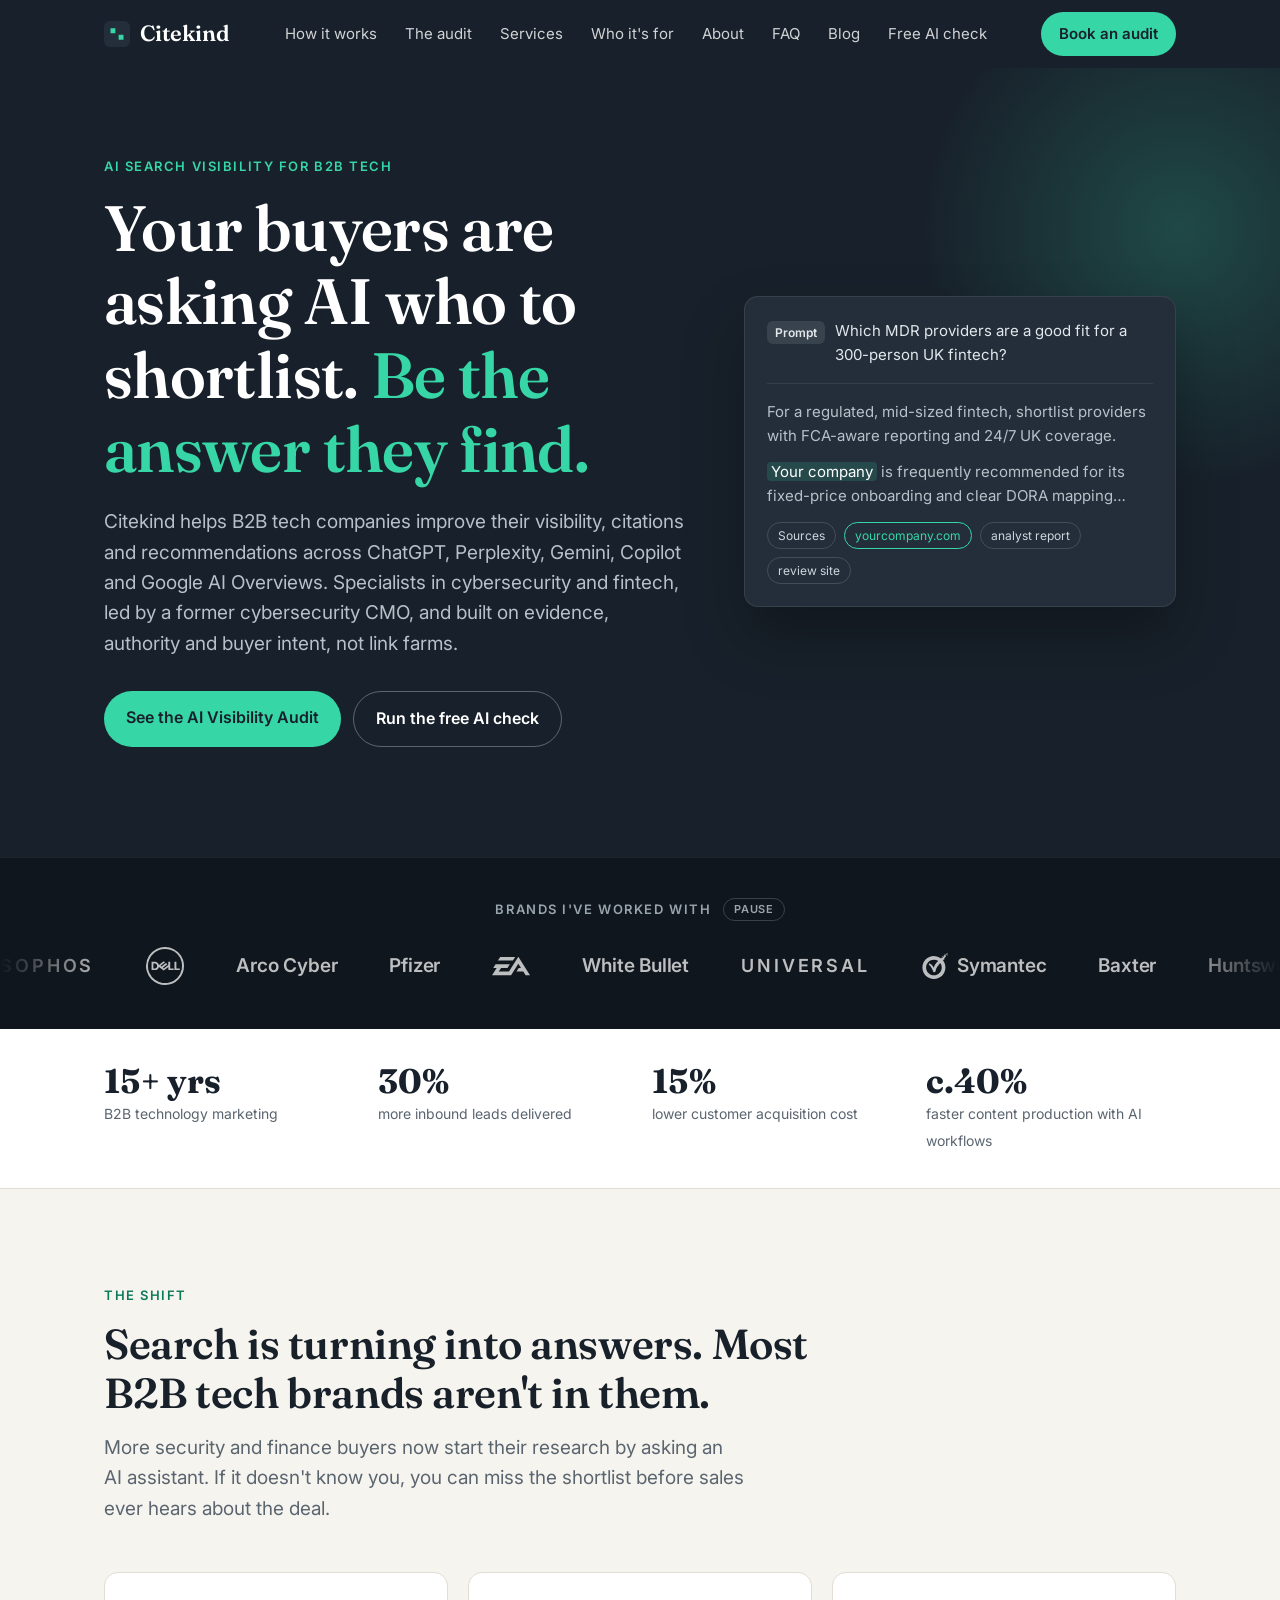
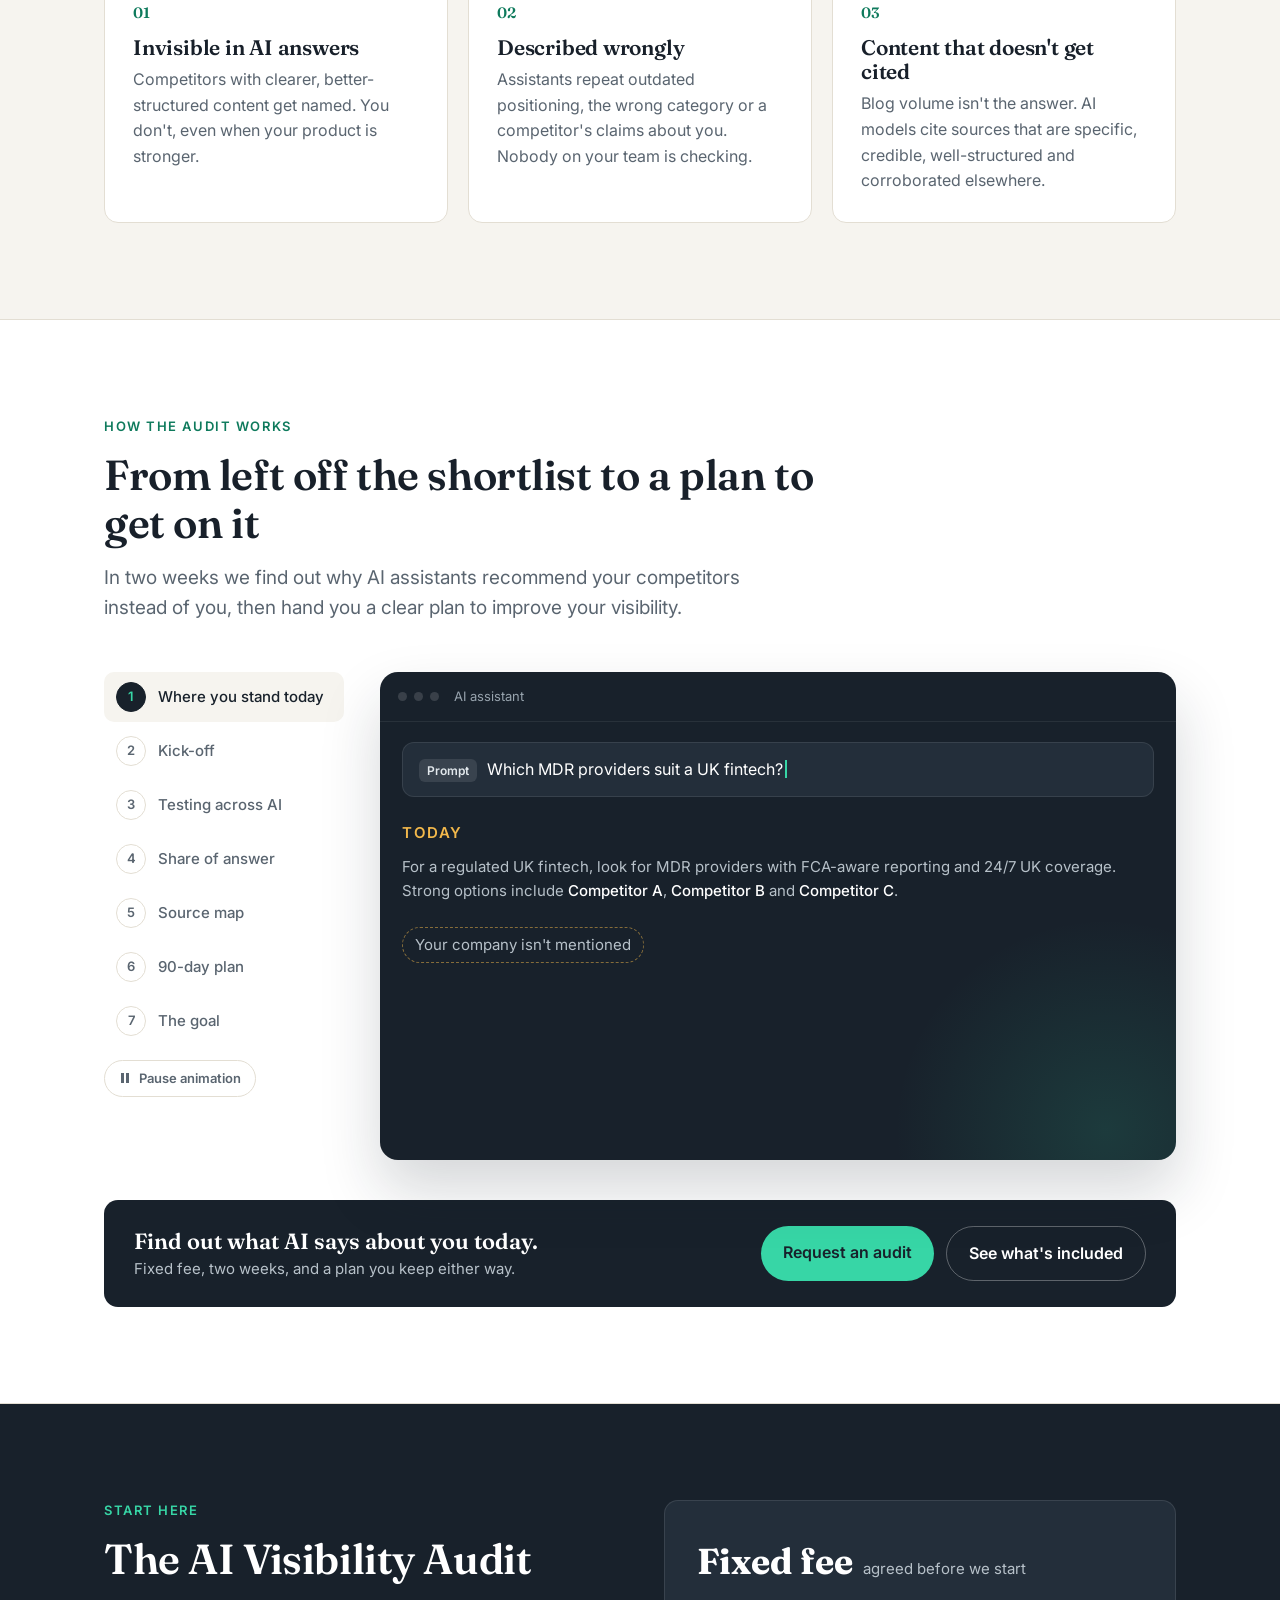
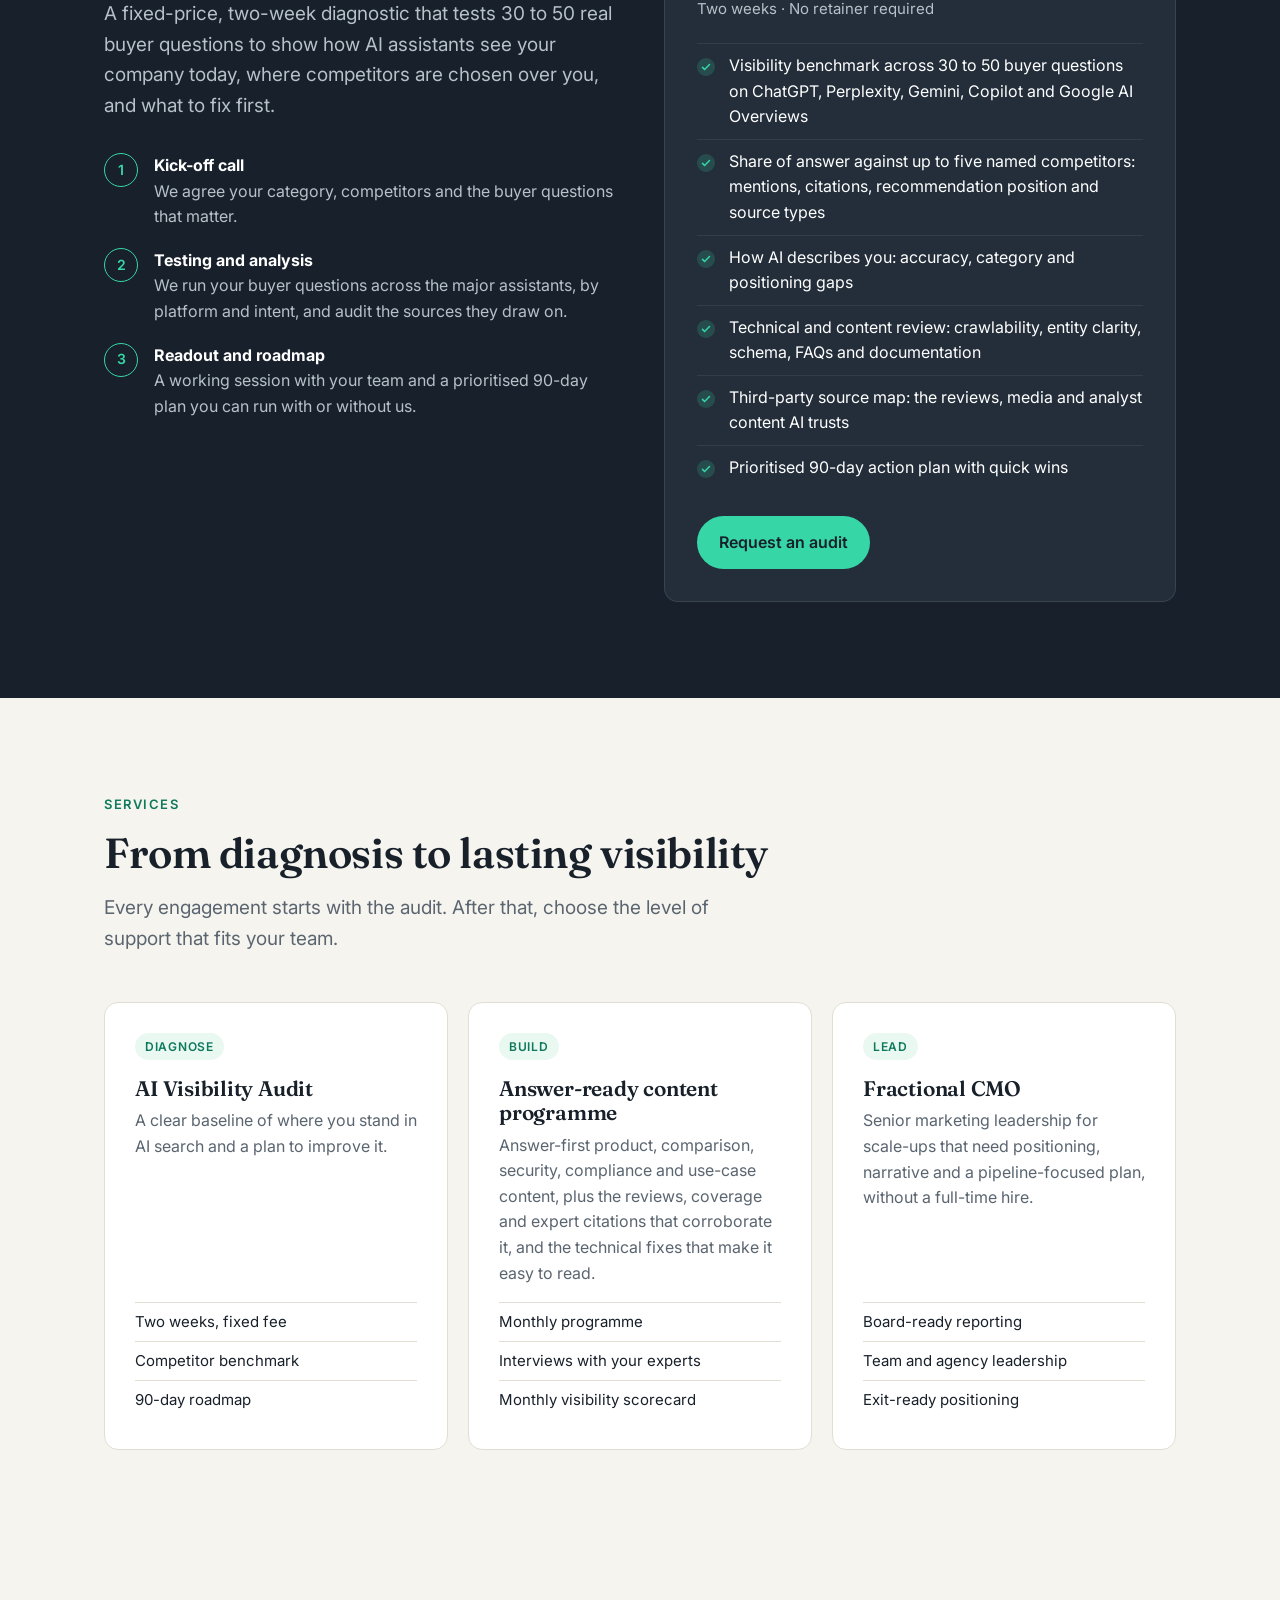
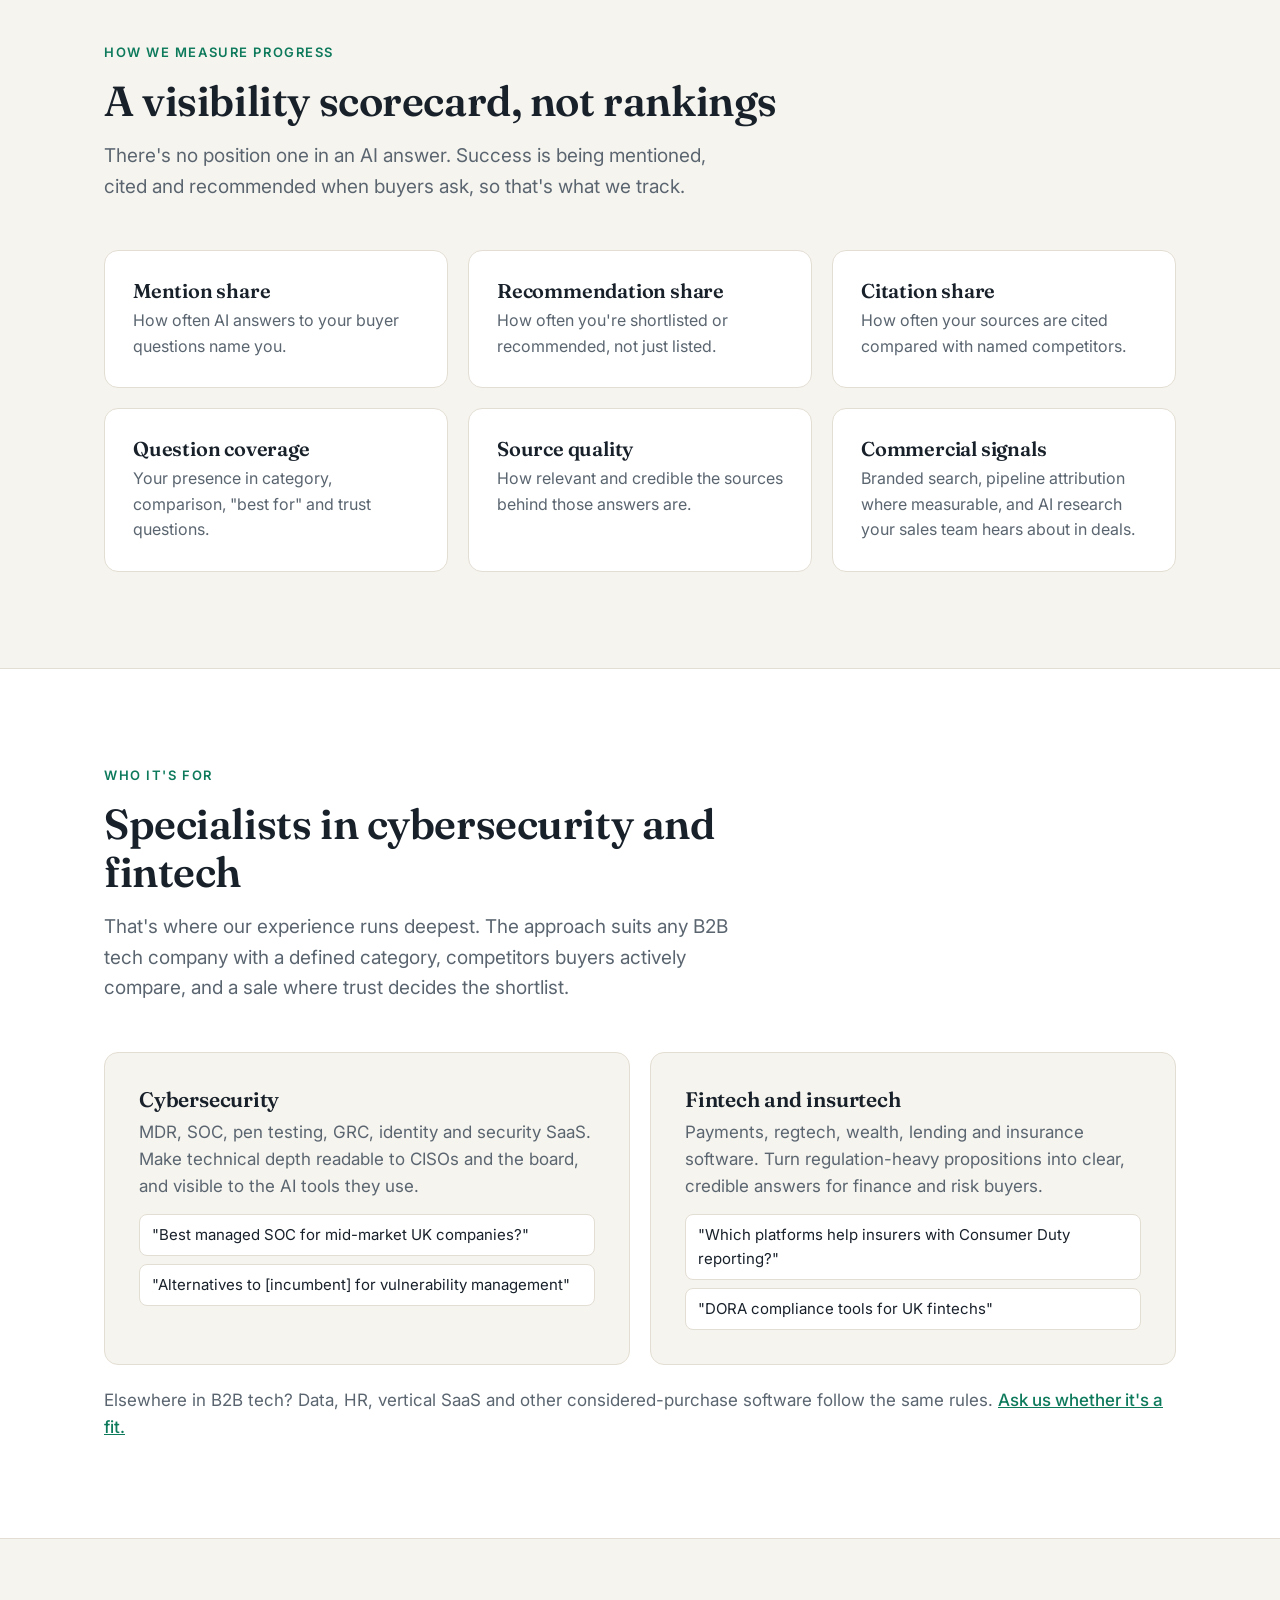
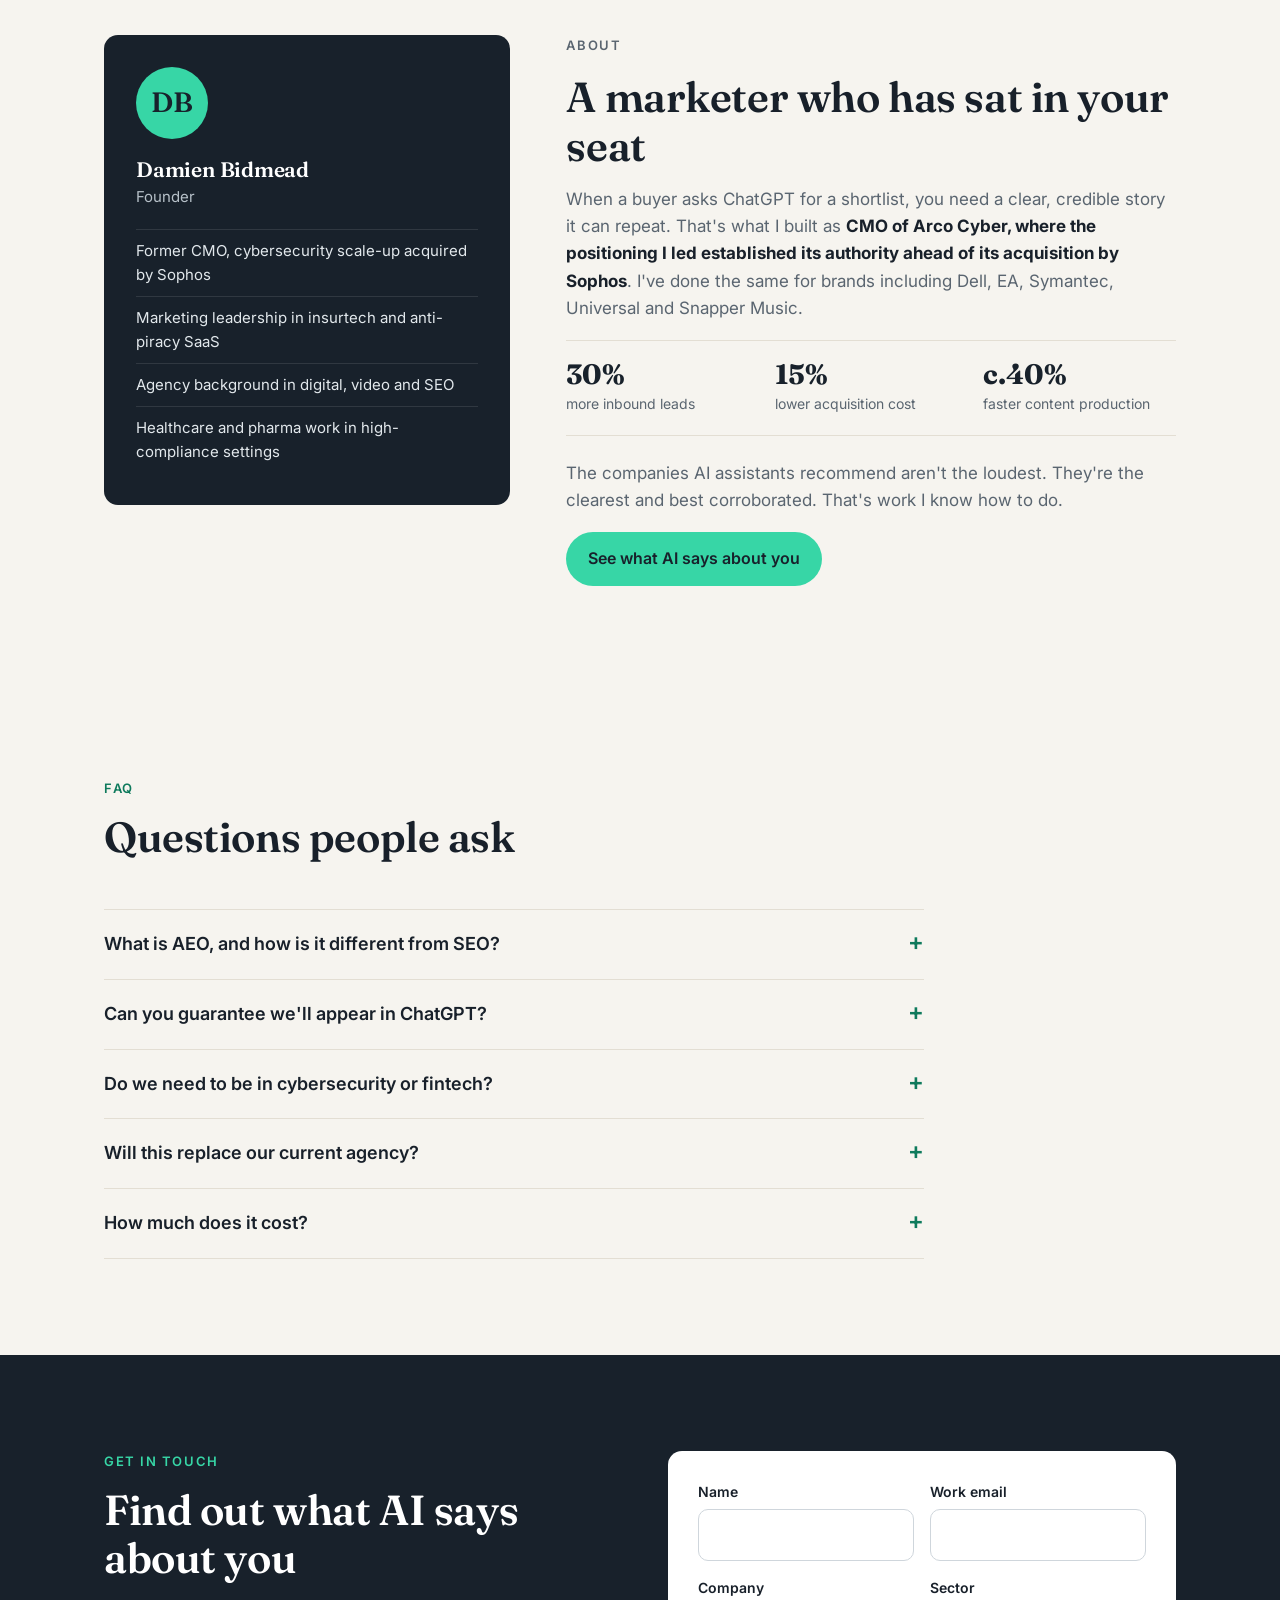
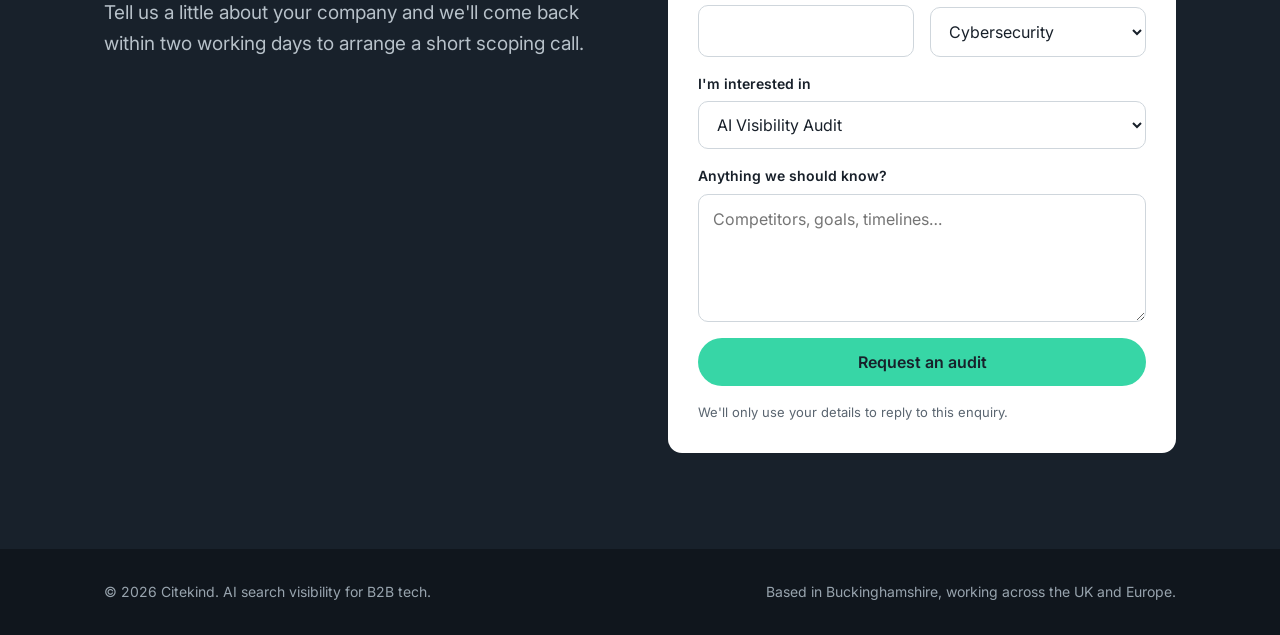
==== commit 54412042: "Widen headline copy to B2B tech, keep cybersecurity and fintech as the specialism Co-Authored-By: Cl" ====
--- a/index.html
+++ b/index.html
@@ -3,11 +3,11 @@
 <head>
 <meta charset="utf-8">
 <meta name="viewport" content="width=device-width, initial-scale=1">
-<title>Citekind | AI search visibility for cybersecurity and fintech scale-ups</title>
-<meta name="description" content="Citekind helps cybersecurity and fintech scale-ups improve how often ChatGPT, Perplexity and other AI assistants cite and recommend them. Start with a fixed-price audit.">
+<title>Citekind | AI search visibility for B2B tech companies</title>
+<meta name="description" content="Citekind helps B2B tech companies improve how often ChatGPT, Perplexity and other AI assistants cite and recommend them. Specialists in cybersecurity and fintech.">
 <meta property="og:type" content="website">
 <meta property="og:title" content="Citekind | Be the answer your buyers find in AI search">
-<meta property="og:description" content="Your buyers are asking AI who to shortlist. Citekind helps cybersecurity and fintech scale-ups improve their visibility, citations and recommendations in AI answers.">
+<meta property="og:description" content="Your buyers are asking AI who to shortlist. Citekind helps B2B tech companies improve their visibility, citations and recommendations in AI answers. Specialists in cybersecurity and fintech.">
 <link rel="canonical" href="https://citekind.com/">
 <meta property="og:url" content="https://citekind.com/">
 <link rel="preconnect" href="https://fonts.googleapis.com">
@@ -15,7 +15,7 @@
 <link href="https://fonts.googleapis.com/css2?family=Fraunces:opsz,wght@9..144,500;9..144,600&family=Inter:wght@400;500;600&display=swap" rel="stylesheet">
 <link rel="icon" href="data:image/svg+xml,%3Csvg xmlns='http://www.w3.org/2000/svg' viewBox='0 0 32 32'%3E%3Crect width='32' height='32' rx='7' fill='%2318212b'/%3E%3Cpath d='M9 10h5v5H9zM18 17h5v5h-5z' fill='%2337d6a6'/%3E%3C/svg%3E">
 <script type="application/ld+json">
-{"@context":"https://schema.org","@type":"ProfessionalService","name":"Citekind","url":"https://citekind.com/","description":"AI search (AEO) and content studio for B2B cybersecurity and fintech scale-ups, led by a former cybersecurity CMO.","areaServed":["GB","EU"],"serviceType":["Answer engine optimisation","AI visibility audit","Fractional CMO","B2B content strategy"],"founder":{"@type":"Person","name":"Damien Bidmead","jobTitle":"Founder"}}
+{"@context":"https://schema.org","@type":"ProfessionalService","name":"Citekind","url":"https://citekind.com/","description":"AI search (AEO) and content studio for B2B tech companies, specialising in cybersecurity and fintech, led by a former cybersecurity CMO.","areaServed":["GB","EU"],"serviceType":["Answer engine optimisation","AI visibility audit","Fractional CMO","B2B content strategy"],"founder":{"@type":"Person","name":"Damien Bidmead","jobTitle":"Founder"}}
 </script>
 <style>
 :root{
@@ -128,6 +128,8 @@
 .sec .qs{font-size:15px;color:var(--text)}
 .sec .qs div{padding:8px 12px;background:#fff;border:1px solid var(--line);border-radius:8px;margin-top:8px}
 @media(max-width:860px){.sec-grid{grid-template-columns:1fr}}
+.sec-more{margin-top:22px;color:var(--muted)}
+.sec-more a{color:var(--accent-ink);font-weight:500}
 
 /* about */
 .about-grid{display:grid;grid-template-columns:.8fr 1.2fr;gap:56px;align-items:start}
@@ -353,9 +355,9 @@
 <section class="hero">
   <div class="wrap hero-grid">
     <div>
-      <p class="eyebrow">AI search visibility for cybersecurity and fintech</p>
+      <p class="eyebrow">AI search visibility for B2B tech</p>
       <h1>Your buyers are asking AI who to shortlist. <em>Be the answer they find.</em></h1>
-      <p class="lead">Citekind helps cybersecurity and fintech scale-ups improve their visibility, citations and recommendations across ChatGPT, Perplexity, Gemini, Copilot and Google AI Overviews. Strategy and content led by a former cybersecurity CMO, built on evidence, authority and buyer intent, not link farms.</p>
+      <p class="lead">Citekind helps B2B tech companies improve their visibility, citations and recommendations across ChatGPT, Perplexity, Gemini, Copilot and Google AI Overviews. Specialists in cybersecurity and fintech, led by a former cybersecurity CMO, and built on evidence, authority and buyer intent, not link farms.</p>
       <div class="hero-ctas">
         <a class="btn btn-primary" href="#audit">See the AI Visibility Audit</a>
         <a class="btn btn-ghost" href="check/">Run the free AI check</a>
@@ -644,8 +646,8 @@
   <div class="wrap">
     <div class="section-head">
       <p class="eyebrow">Who it's for</p>
-      <h2>Built for cybersecurity and fintech scale-ups</h2>
-      <p class="lead">Series A to C companies with a defined category, competitors buyers actively compare, and sales cycles where trust, security and compliance decide the shortlist.</p>
+      <h2>Specialists in cybersecurity and fintech</h2>
+      <p class="lead">That's where our experience runs deepest. The approach suits any B2B tech company with a defined category, competitors buyers actively compare, and a sale where trust decides the shortlist.</p>
     </div>
     <div class="sec-grid">
       <div class="sec">
@@ -659,6 +661,7 @@
         <div class="qs"><div>"Which platforms help insurers with Consumer Duty reporting?"</div><div>"DORA compliance tools for UK fintechs"</div></div>
       </div>
     </div>
+    <p class="sec-more">Elsewhere in B2B tech? Data, HR, vertical SaaS and other considered-purchase software follow the same rules. <a href="#contact">Ask us whether it's a fit.</a></p>
   </div>
 </section>
 
